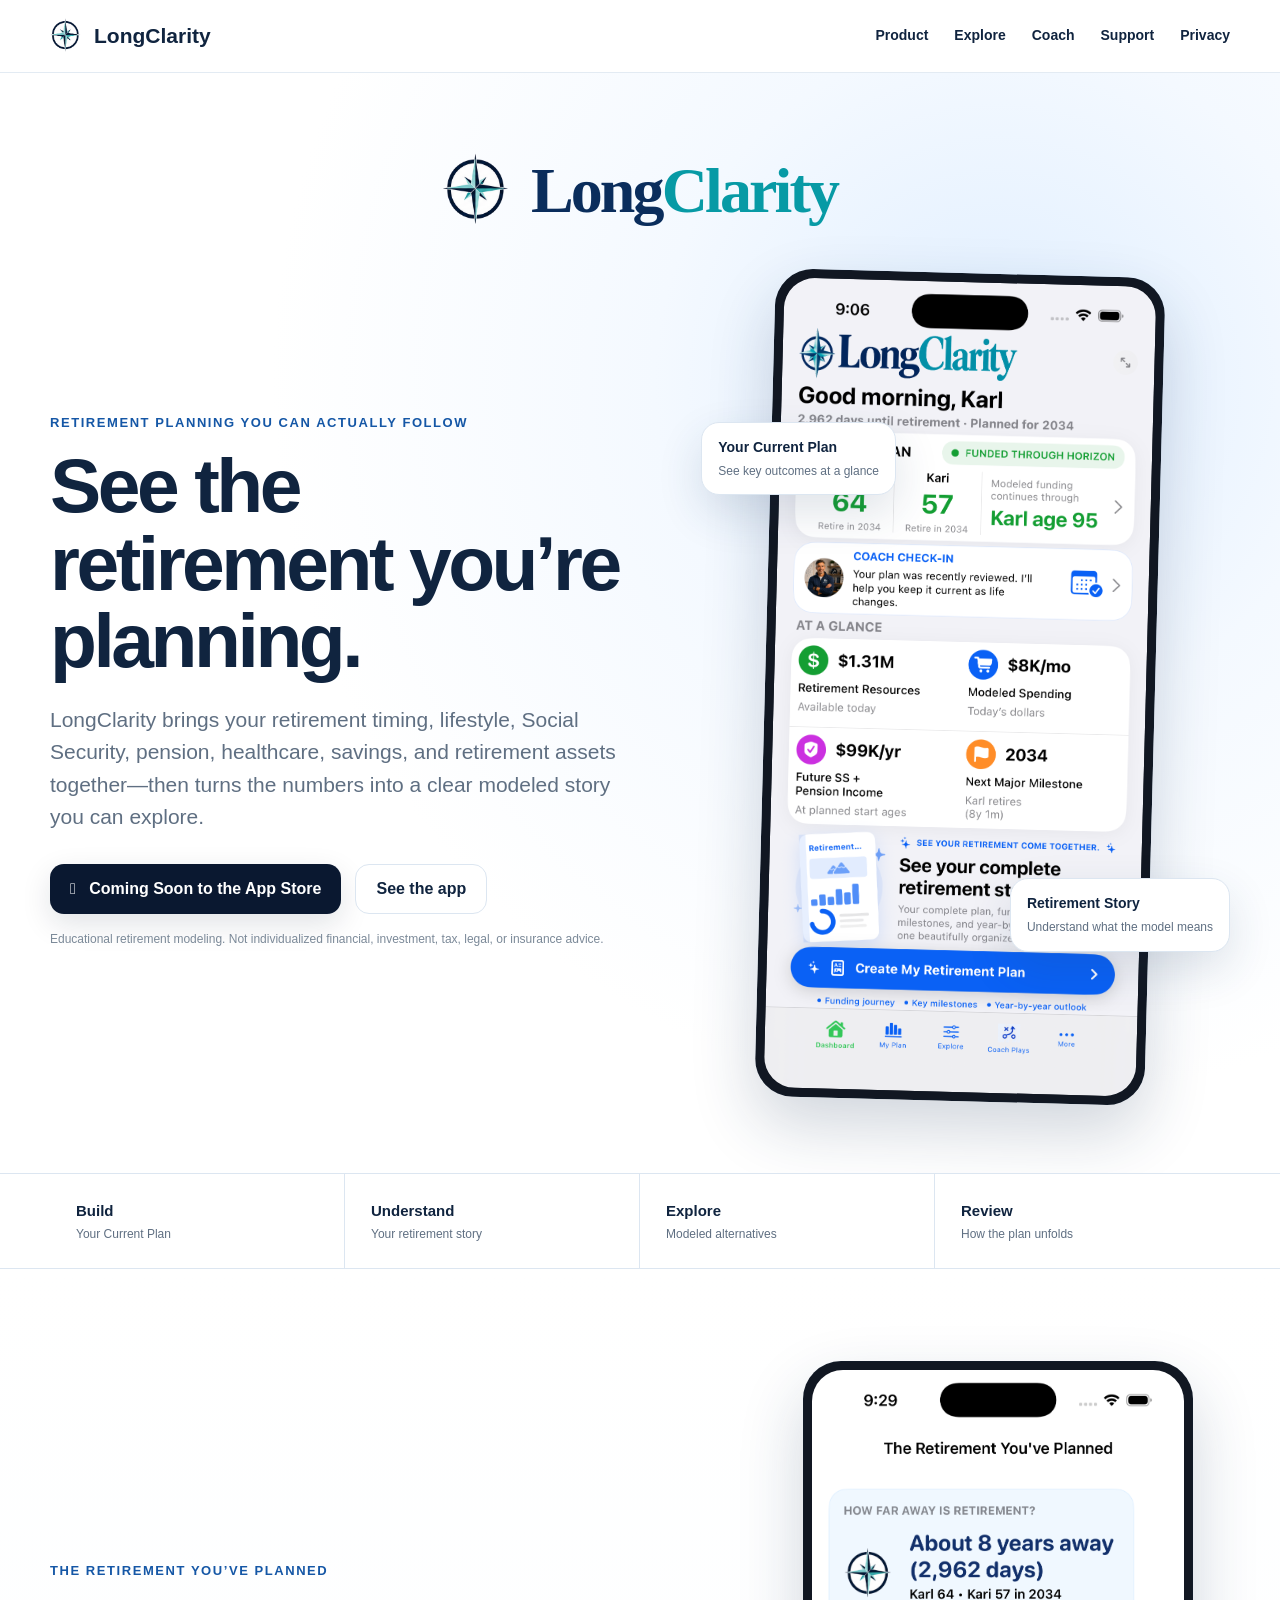
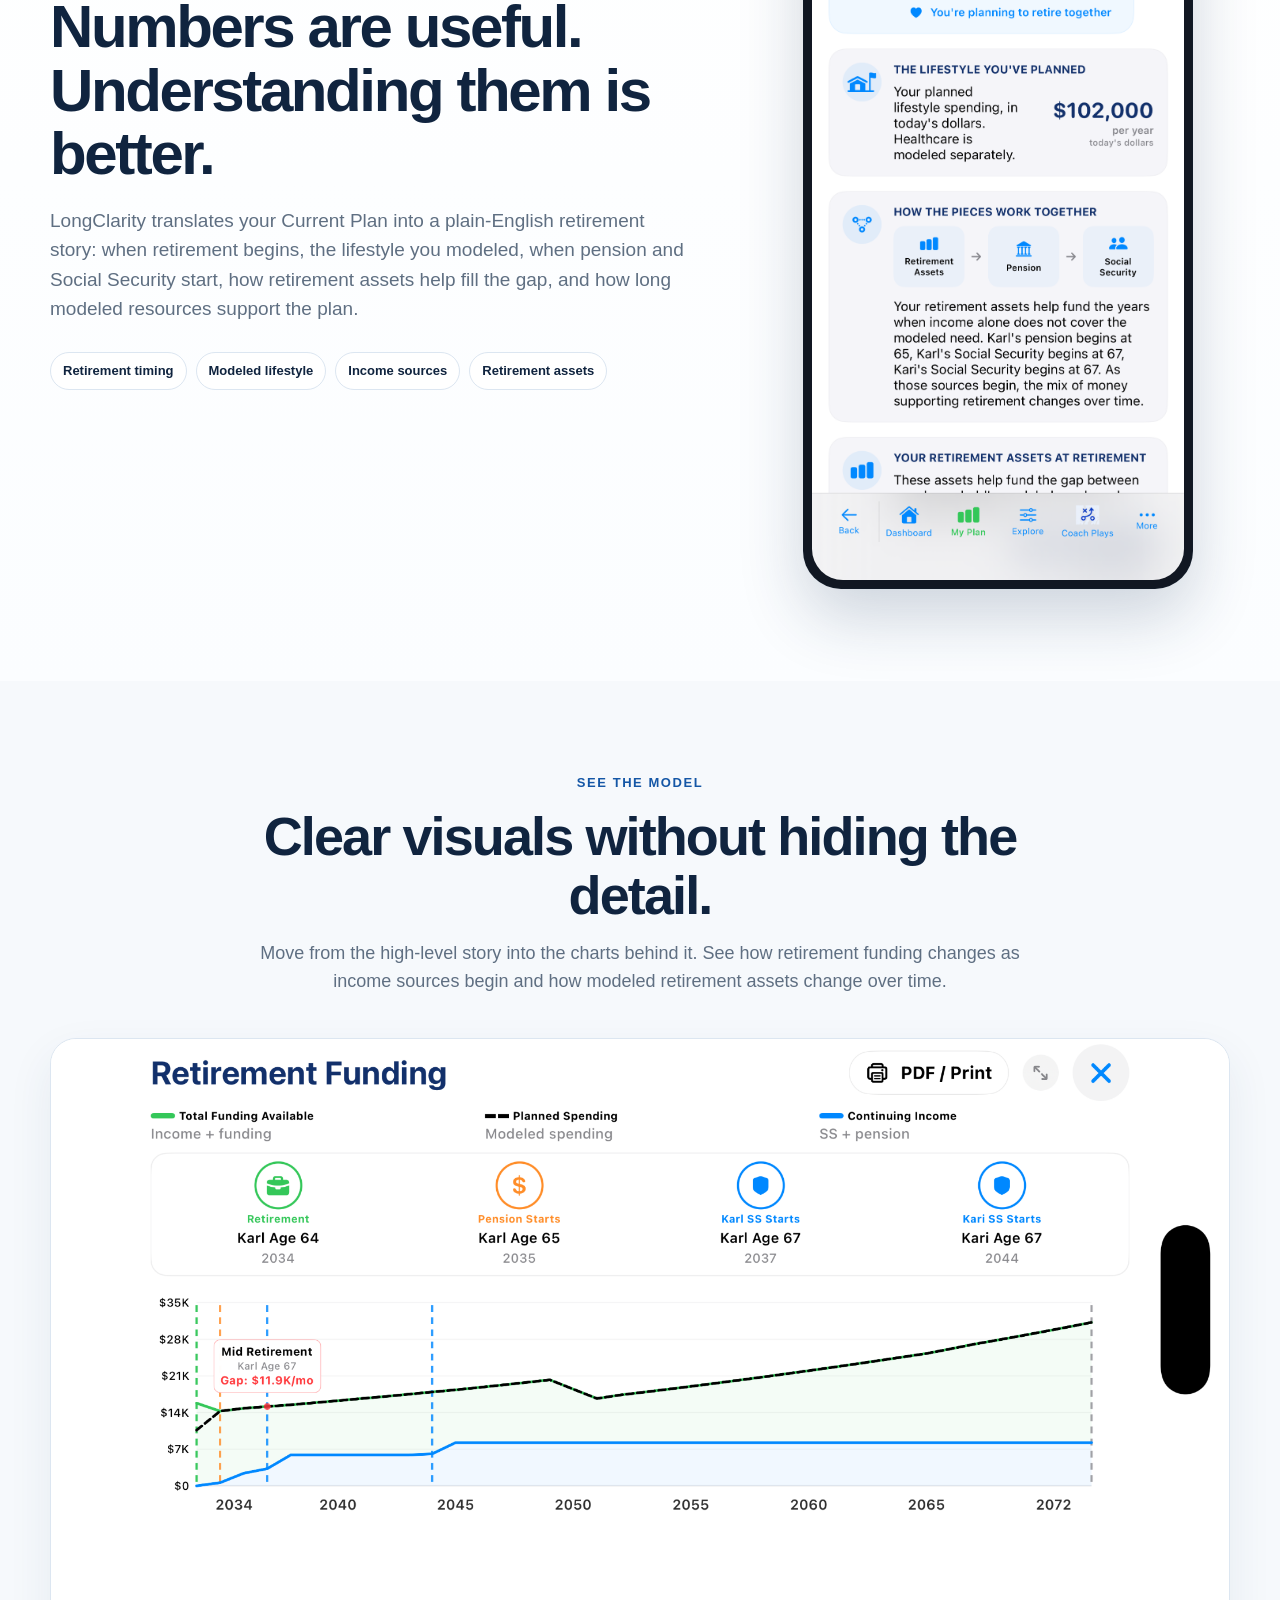
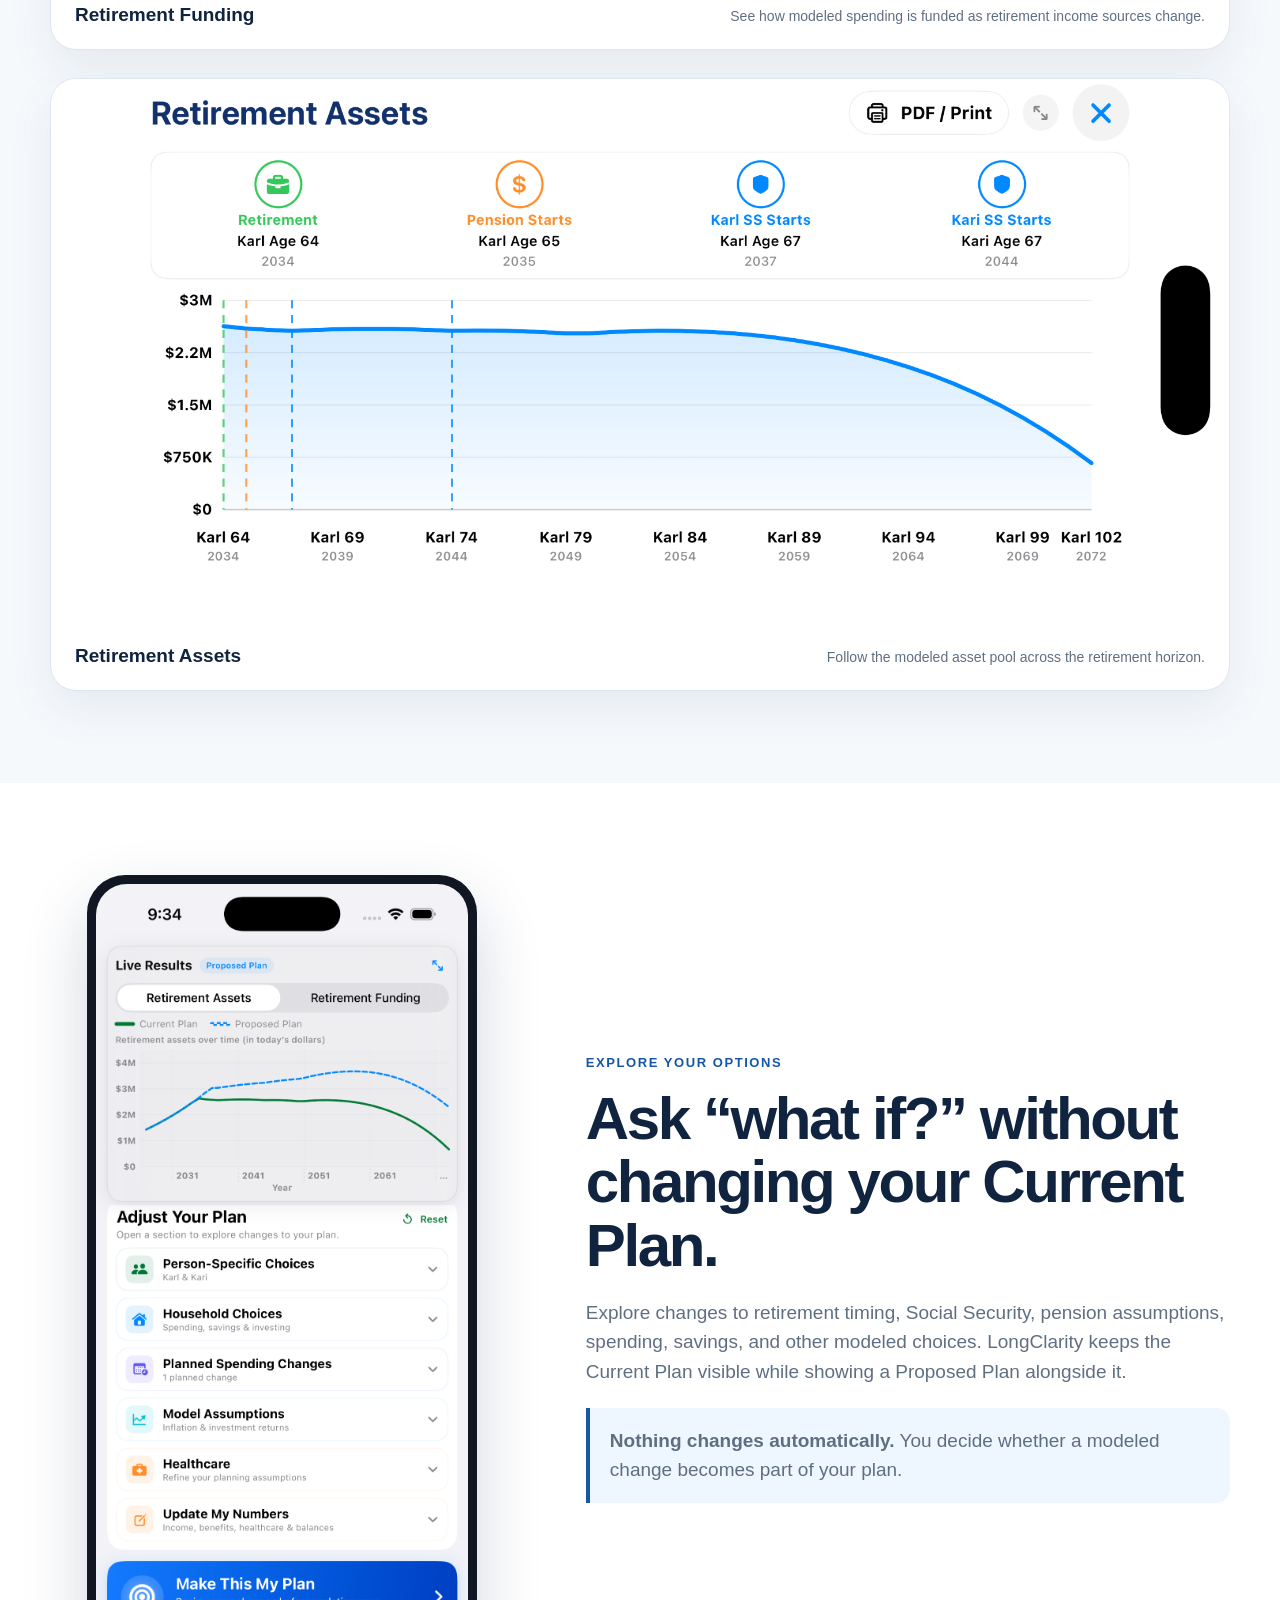
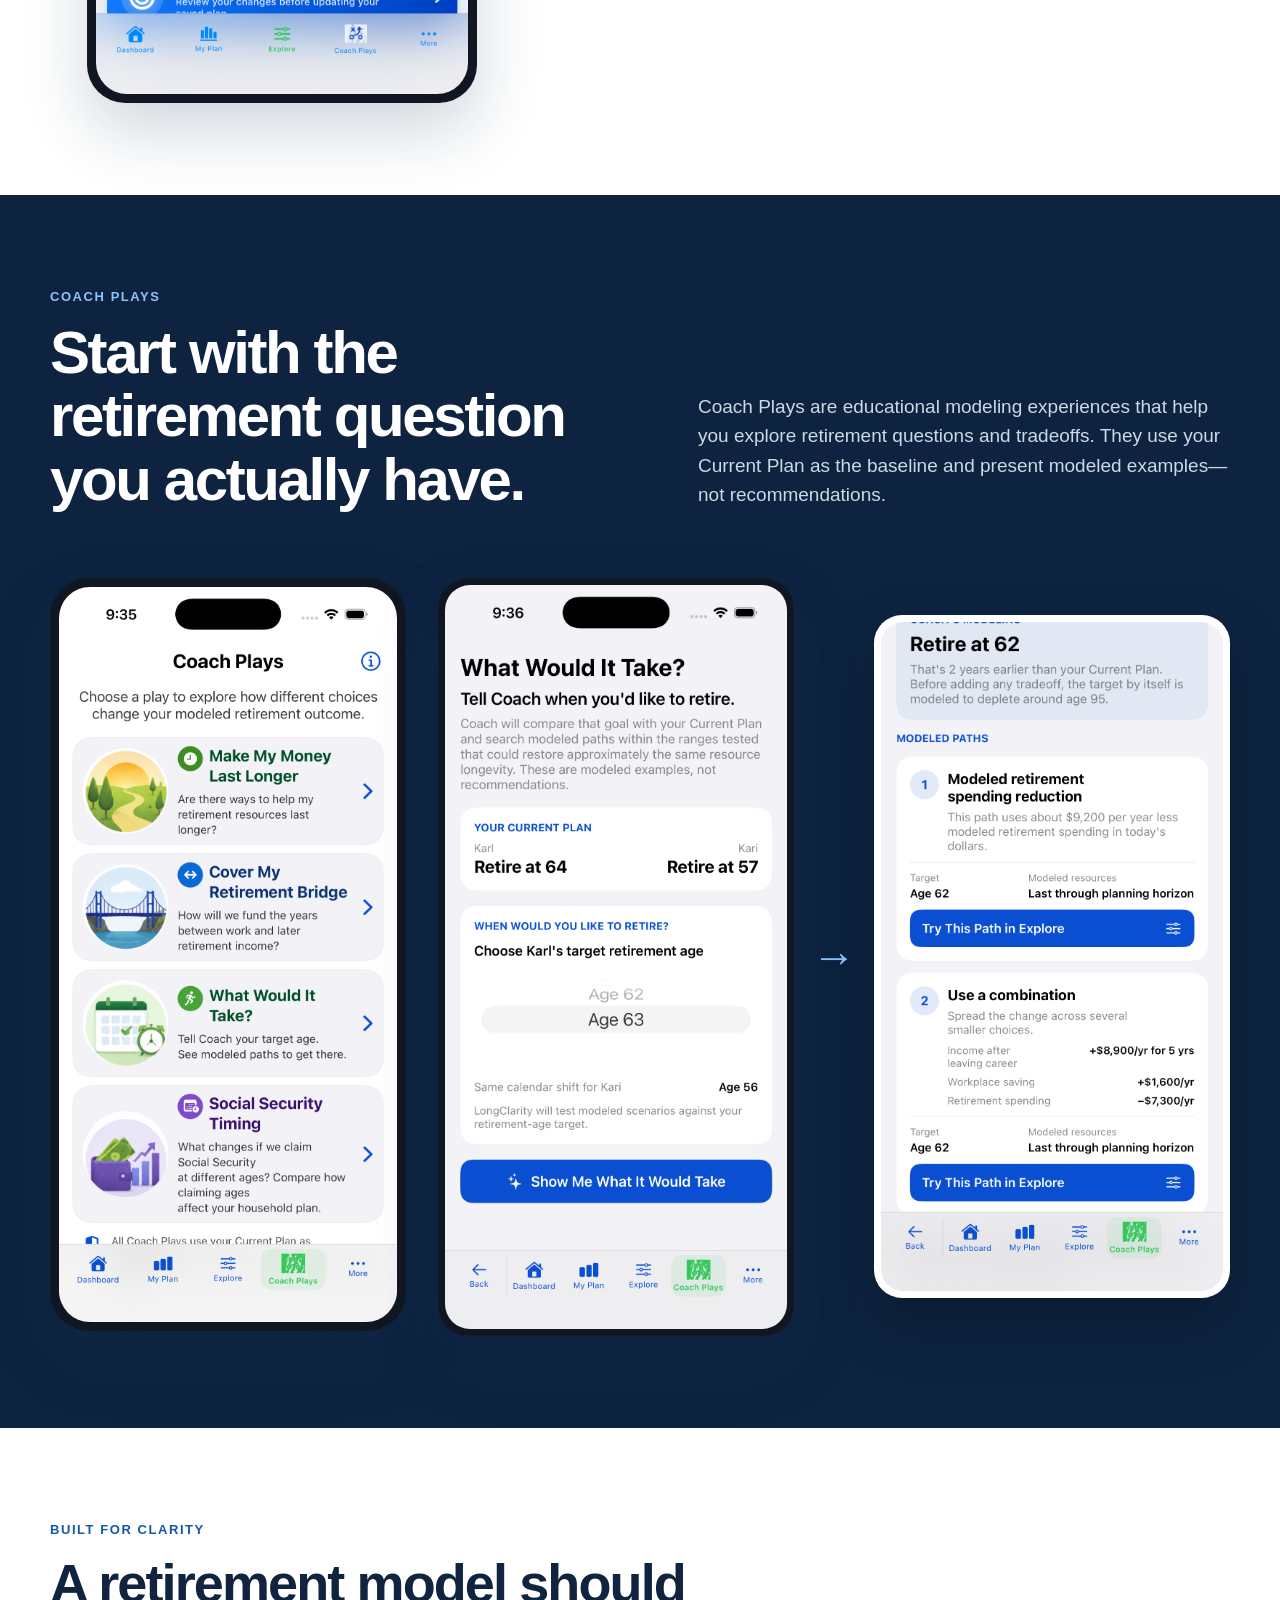
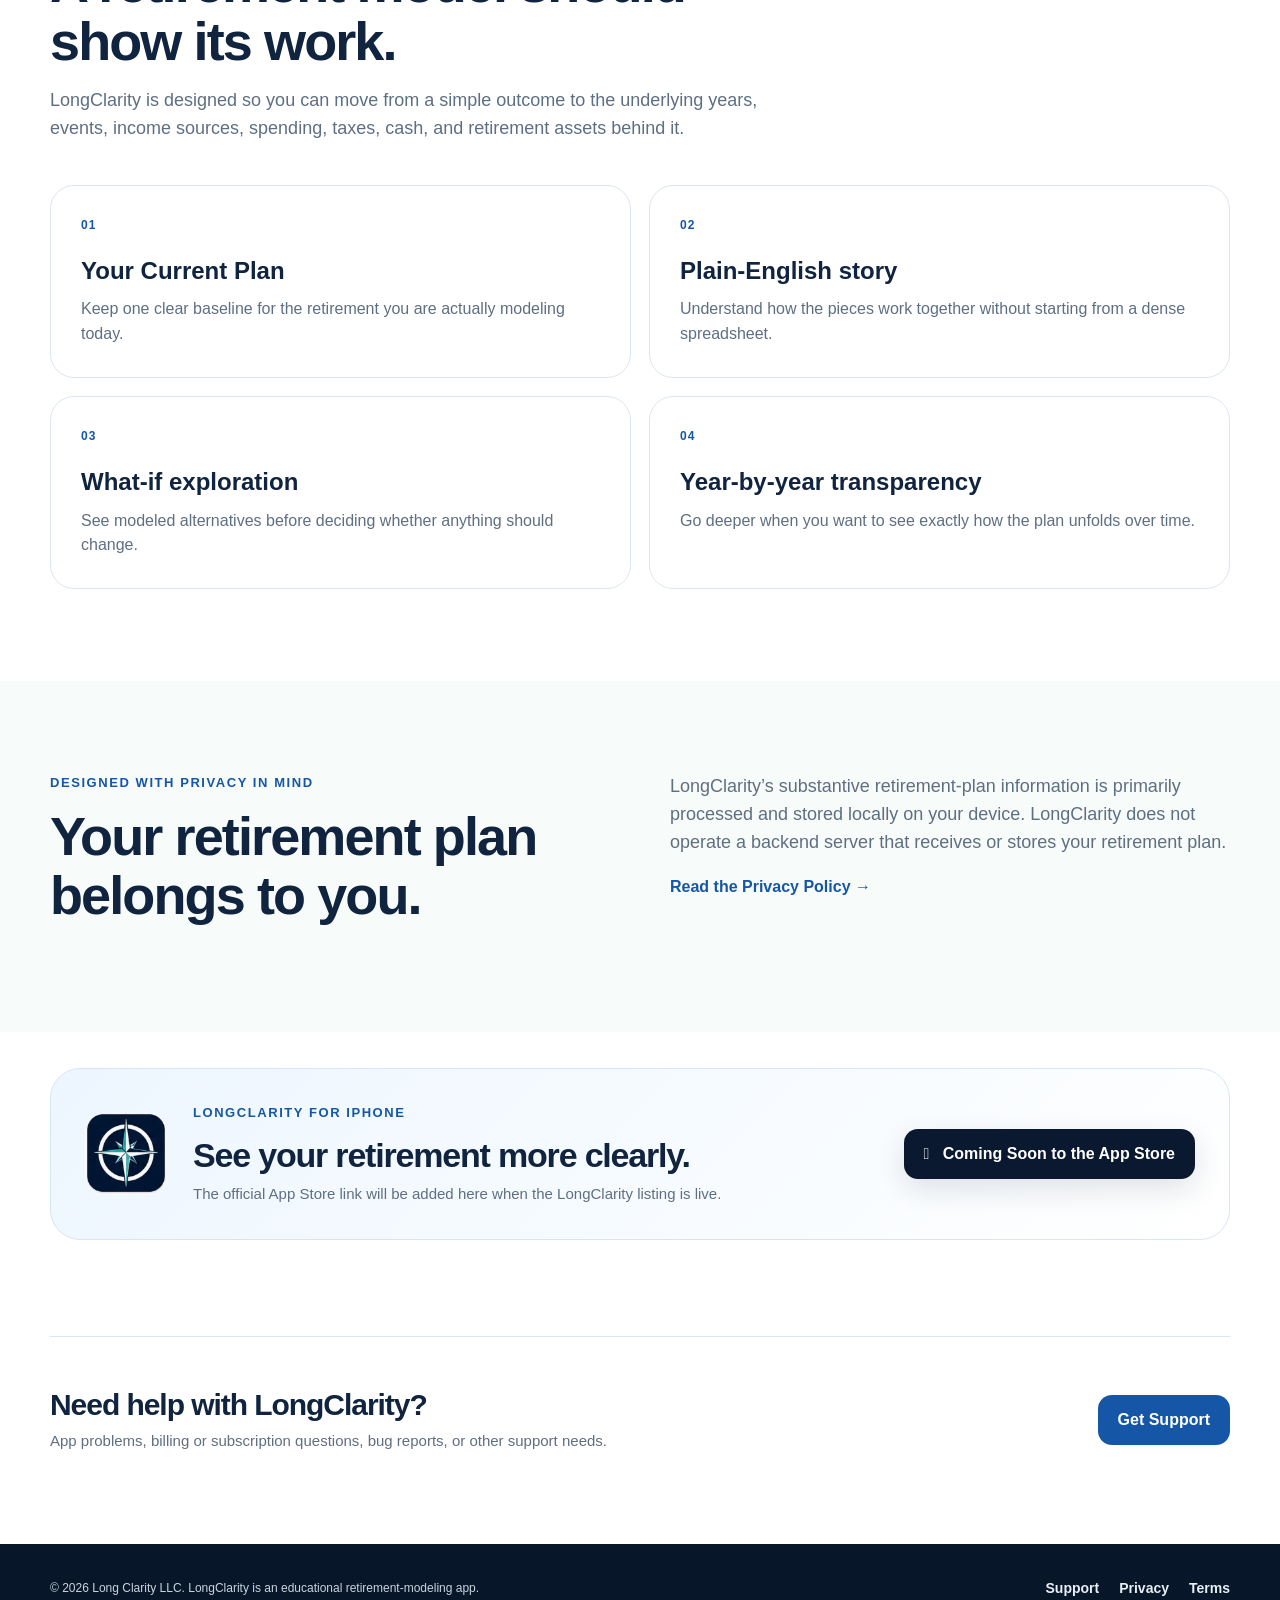
==== index.html @ f3684f3d "Add LongClarity homepage brand masthead" ====
<!doctype html>
<html lang="en">
<head>
  <meta charset="utf-8">
  <meta name="viewport" content="width=device-width,initial-scale=1">
  <title>LongClarity — See your retirement more clearly</title>
  <meta name="description" content="LongClarity helps households build, understand, and explore a modeled retirement plan with clear visuals, Coach experiences, and year-by-year transparency.">
  <link rel="stylesheet" href="styles.css">
</head>
<body>
<header class="site-header">
  <div class="wrap nav">
    <a class="brand" href="index.html" aria-label="LongClarity home">
      <img src="assets/brand-mark.png" alt="" class="brand-mark"><span>LongClarity</span>
    </a>
    <nav aria-label="Main navigation">
      <a href="#product">Product</a><a href="#explore">Explore</a><a href="#coach">Coach</a>
      <a href="support.html">Support</a><a class="hide-mobile" href="privacy.html">Privacy</a>
    </nav>
  </div>
</header>

<main>
  <section class="hero">
    <div class="wrap hero-masthead" aria-label="LongClarity">
      <img src="assets/brand-mark.png" alt="" class="hero-masthead-mark">
      <div class="hero-masthead-wordmark"><span class="hero-word-long">Long</span><span class="hero-word-clarity">Clarity</span></div>
    </div>
    <div class="wrap hero-grid">
      <div class="hero-copy">
        <div class="eyebrow">Retirement planning you can actually follow</div>
        <h1>See the retirement you’re planning.</h1>
        <p class="lead">LongClarity brings your retirement timing, lifestyle, Social Security, pension, healthcare, savings, and retirement assets together—then turns the numbers into a clear modeled story you can explore.</p>
        <div class="hero-actions">
          <span class="app-store-soon"> &nbsp; Coming Soon to the App Store</span>
          <a class="btn secondary" href="#product">See the app</a>
        </div>
        <p class="microcopy">Educational retirement modeling. Not individualized financial, investment, tax, legal, or insurance advice.</p>
      </div>
      <div class="hero-visual actual-product" aria-label="LongClarity Dashboard screenshot">
        <div class="device-shot hero-device"><img src="screenshots/dashboard.png" alt="LongClarity Dashboard showing a household retirement plan, modeled funding, key retirement metrics, Coach Check-In, and retirement plan report."></div>
        <div class="orbit-card orbit-one"><strong>Your Current Plan</strong><span>See key outcomes at a glance</span></div>
        <div class="orbit-card orbit-two"><strong>Retirement Story</strong><span>Understand what the model means</span></div>
      </div>
    </div>
  </section>

  <section class="trust-strip"><div class="wrap trust-grid">
    <div><strong>Build</strong><span>Your Current Plan</span></div>
    <div><strong>Understand</strong><span>Your retirement story</span></div>
    <div><strong>Explore</strong><span>Modeled alternatives</span></div>
    <div><strong>Review</strong><span>How the plan unfolds</span></div>
  </div></section>

  <section id="product" class="section story-section">
    <div class="wrap split-showcase">
      <div class="showcase-copy">
        <div class="eyebrow">The Retirement You’ve Planned</div>
        <h2>Numbers are useful. Understanding them is better.</h2>
        <p>LongClarity translates your Current Plan into a plain-English retirement story: when retirement begins, the lifestyle you modeled, when pension and Social Security start, how retirement assets help fill the gap, and how long modeled resources support the plan.</p>
        <div class="mini-points"><span>Retirement timing</span><span>Modeled lifestyle</span><span>Income sources</span><span>Retirement assets</span></div>
      </div>
      <div class="device-shot tall-shot"><img src="screenshots/retirement-story.png" alt="The Retirement You've Planned screen showing retirement timing, modeled lifestyle spending, pension, Social Security, and retirement assets in plain English."></div>
    </div>
  </section>

  <section class="section section-soft analytics-section">
    <div class="wrap">
      <div class="section-heading centered">
        <div class="eyebrow">See the model</div>
        <h2>Clear visuals without hiding the detail.</h2>
        <p>Move from the high-level story into the charts behind it. See how retirement funding changes as income sources begin and how modeled retirement assets change over time.</p>
      </div>
      <div class="wide-gallery">
        <figure class="wide-shot"><img src="screenshots/retirement-funding.png" alt="LongClarity Retirement Funding chart showing modeled spending, continuing income, retirement milestones, and funding over time."><figcaption><strong>Retirement Funding</strong><span>See how modeled spending is funded as retirement income sources change.</span></figcaption></figure>
        <figure class="wide-shot"><img src="screenshots/retirement-assets.png" alt="LongClarity Retirement Assets chart showing projected retirement assets over time."><figcaption><strong>Retirement Assets</strong><span>Follow the modeled asset pool across the retirement horizon.</span></figcaption></figure>
      </div>
    </div>
  </section>

  <section id="explore" class="section explore-section">
    <div class="wrap split-showcase reverse">
      <div class="showcase-copy">
        <div class="eyebrow">Explore Your Options</div>
        <h2>Ask “what if?” without changing your Current Plan.</h2>
        <p>Explore changes to retirement timing, Social Security, pension assumptions, spending, savings, and other modeled choices. LongClarity keeps the Current Plan visible while showing a Proposed Plan alongside it.</p>
        <p class="callout-line"><strong>Nothing changes automatically.</strong> You decide whether a modeled change becomes part of your plan.</p>
      </div>
      <div class="device-shot tall-shot"><img src="screenshots/explore-proposed.png" alt="Explore Your Options screen comparing Current Plan and Proposed Plan retirement assets and showing modeled choices."></div>
    </div>
  </section>

  <section id="coach" class="section coach-section">
    <div class="wrap">
      <div class="coach-heading-grid">
        <div><div class="eyebrow">Coach Plays</div><h2>Start with the retirement question you actually have.</h2></div>
        <p>Coach Plays are educational modeling experiences that help you explore retirement questions and tradeoffs. They use your Current Plan as the baseline and present modeled examples—not recommendations.</p>
      </div>
      <div class="coach-showcase">
        <div class="device-shot coach-list"><img src="screenshots/coach-plays.png" alt="Coach Plays screen with educational retirement modeling experiences including Make My Money Last Longer, Cover My Retirement Bridge, What Would It Take, and Social Security Timing."></div>
        <div class="coach-flow">
          <div class="device-shot coach-step"><img src="screenshots/what-would-it-take.png" alt="What Would It Take Coach Play asking for a target retirement age and comparing it with the Current Plan."></div>
          <div class="flow-arrow" aria-hidden="true">→</div>
          <div class="result-shot"><img src="screenshots/coach-modeled-paths.png" alt="Coach modeled paths for retiring earlier, including a modeled spending reduction path and a combination of smaller choices."></div>
        </div>
      </div>
    </div>
  </section>

  <section class="section why-section">
    <div class="wrap">
      <div class="section-heading"><div class="eyebrow">Built for clarity</div><h2>A retirement model should show its work.</h2><p>LongClarity is designed so you can move from a simple outcome to the underlying years, events, income sources, spending, taxes, cash, and retirement assets behind it.</p></div>
      <div class="feature-grid">
        <article class="feature-card"><div class="feature-num">01</div><h3>Your Current Plan</h3><p>Keep one clear baseline for the retirement you are actually modeling today.</p></article>
        <article class="feature-card"><div class="feature-num">02</div><h3>Plain-English story</h3><p>Understand how the pieces work together without starting from a dense spreadsheet.</p></article>
        <article class="feature-card"><div class="feature-num">03</div><h3>What-if exploration</h3><p>See modeled alternatives before deciding whether anything should change.</p></article>
        <article class="feature-card"><div class="feature-num">04</div><h3>Year-by-year transparency</h3><p>Go deeper when you want to see exactly how the plan unfolds over time.</p></article>
      </div>
    </div>
  </section>

  <section class="section privacy-feature">
    <div class="wrap privacy-grid"><div><div class="eyebrow">Designed with privacy in mind</div><h2>Your retirement plan belongs to you.</h2></div><div><p>LongClarity’s substantive retirement-plan information is primarily processed and stored locally on your device. LongClarity does not operate a backend server that receives or stores your retirement plan.</p><a class="text-link" href="privacy.html">Read the Privacy Policy →</a></div></div>
  </section>

  <section class="cta-section"><div class="wrap cta-card">
    <img src="assets/app-icon.png" alt="LongClarity app icon" class="cta-icon">
    <div><div class="eyebrow">LongClarity for iPhone</div><h2>See your retirement more clearly.</h2><p>The official App Store link will be added here when the LongClarity listing is live.</p></div>
    <span class="app-store-soon"> &nbsp; Coming Soon to the App Store</span>
  </div></section>

  <section class="section support-mini"><div class="wrap support-inline"><div><h2>Need help with LongClarity?</h2><p>App problems, billing or subscription questions, bug reports, or other support needs.</p></div><a class="btn primary" href="support.html">Get Support</a></div></section>
</main>

<footer><div class="wrap foot"><div>© 2026 Long Clarity LLC. LongClarity is an educational retirement-modeling app.</div><div class="footlinks"><a href="support.html">Support</a><a href="privacy.html">Privacy</a><a href="terms.html">Terms</a></div></div></footer>
</body>
</html>
---- styles.css ----
:root{--ink:#10243f;--muted:#5f6f82;--blue:#1557a6;--blue2:#0d3f79;--sky:#eef6ff;--line:#dce6f1;--white:#fff;--soft:#f6f9fc;--navy:#0a1830;--green:#1f8b67;--purple:#6a56b8;--orange:#d77b2e;--radius:24px}*{box-sizing:border-box}html{scroll-behavior:smooth}body{margin:0;font-family:-apple-system,BlinkMacSystemFont,"Segoe UI",Roboto,Helvetica,Arial,sans-serif;color:var(--ink);background:#fff;line-height:1.55}.wrap{width:min(1180px,calc(100% - 40px));margin:0 auto}.site-header{position:sticky;top:0;z-index:20;background:rgba(255,255,255,.92);backdrop-filter:blur(18px);border-bottom:1px solid rgba(220,230,241,.8)}.nav{height:72px;display:flex;align-items:center;justify-content:space-between;gap:24px}.brand{display:flex;align-items:center;gap:10px;text-decoration:none;color:var(--ink);font-weight:800;font-size:21px}.brand-mark{width:34px;height:36px;object-fit:contain}.nav nav{display:flex;gap:26px;align-items:center}.nav nav a,.footlinks a{color:var(--ink);text-decoration:none;font-size:14px;font-weight:650}.nav nav a:hover,.footlinks a:hover{color:var(--blue)}.hero{overflow:hidden;background:radial-gradient(circle at 78% 28%,#dfeeff 0,#f4f9ff 27%,#fff 57%);padding:76px 0 72px}.hero-grid{display:grid;grid-template-columns:1.04fr .96fr;align-items:center;gap:56px}.eyebrow{font-size:13px;font-weight:800;letter-spacing:.12em;text-transform:uppercase;color:var(--blue);margin-bottom:14px}.hero h1{font-size:clamp(46px,6vw,78px);line-height:1.01;letter-spacing:-.045em;margin:0 0 24px;max-width:740px}.lead{font-size:21px;line-height:1.55;color:var(--muted);max-width:680px;margin:0}.hero-actions,.buttons{display:flex;gap:14px;flex-wrap:wrap;align-items:center;margin-top:30px}.btn,.app-store-soon{display:inline-flex;align-items:center;justify-content:center;min-height:50px;padding:0 20px;border-radius:14px;font-weight:750;text-decoration:none}.btn.primary{background:var(--blue);color:#fff}.btn.primary:hover{background:var(--blue2)}.btn.secondary{background:#fff;color:var(--ink);border:1px solid var(--line)}.app-store-soon{background:var(--navy);color:#fff;box-shadow:0 10px 30px rgba(10,24,48,.12)}.microcopy{font-size:12px;color:#7b8998;max-width:650px;margin-top:16px}.hero-visual{position:relative;min-height:590px;display:grid;place-items:center}.phone{background:#111722;border-radius:42px;padding:10px;box-shadow:0 35px 70px rgba(31,60,96,.22);border:1px solid rgba(255,255,255,.5)}.phone-main{width:295px;transform:rotate(2deg)}.phone-screen{border-radius:33px;background:#fff;overflow:hidden;min-height:570px}.preview-home{padding:48px 22px 24px;background:linear-gradient(180deg,#fafdff,#f4f8fd)}.preview-icon{width:58px;height:58px;border-radius:14px;box-shadow:0 8px 22px rgba(21,87,166,.18);margin-bottom:30px}.preview-kicker{font-size:12px;text-transform:uppercase;letter-spacing:.11em;font-weight:800;color:var(--blue)}.preview-title{font-size:28px;font-weight:820;line-height:1.08;letter-spacing:-.03em;margin-top:9px}.preview-chart{height:175px;margin:32px 0 22px;border-radius:20px;background:#fff;border:1px solid var(--line);display:flex;align-items:flex-end;gap:8px;padding:24px 18px}.preview-chart span{flex:1;border-radius:8px 8px 3px 3px;background:linear-gradient(180deg,#2d76c4,#17589f)}.preview-pills{display:grid;grid-template-columns:repeat(3,1fr);gap:7px}.preview-pills span{background:#fff;border:1px solid var(--line);border-radius:10px;padding:9px 4px;text-align:center;font-size:11px;font-weight:700}.orbit-card{position:absolute;background:#fff;border:1px solid var(--line);border-radius:18px;padding:14px 16px;box-shadow:0 18px 45px rgba(34,64,100,.14);display:flex;flex-direction:column;min-width:180px}.orbit-card strong{font-size:14px}.orbit-card span{font-size:12px;color:var(--muted);margin-top:3px}.orbit-one{left:2%;top:18%}.orbit-two{right:0;bottom:18%}.trust-strip{border-top:1px solid var(--line);border-bottom:1px solid var(--line);background:#fff}.trust-grid{display:grid;grid-template-columns:repeat(4,1fr)}.trust-grid>div{padding:25px 26px;border-right:1px solid var(--line)}.trust-grid>div:last-child{border-right:0}.trust-grid strong,.trust-grid span{display:block}.trust-grid strong{font-size:15px}.trust-grid span{font-size:12px;color:var(--muted);margin-top:3px}.section{padding:92px 0}.section-soft{background:var(--soft)}.section-heading{max-width:760px;margin-bottom:42px}.section-heading.centered{text-align:center;margin-left:auto;margin-right:auto}.section-heading h2,.coach-grid h2,.privacy-grid h2,.cta-card h2,.support-mini h2{font-size:clamp(34px,4.6vw,54px);line-height:1.08;letter-spacing:-.035em;margin:0 0 16px}.section-heading p,.lead-small,.privacy-grid p,.cta-card p,.support-mini p{font-size:18px;color:var(--muted);margin:0}.feature-grid{display:grid;grid-template-columns:repeat(2,1fr);gap:18px}.feature-card{border:1px solid var(--line);border-radius:var(--radius);padding:30px;background:#fff}.feature-num{font-size:12px;font-weight:800;color:var(--blue);letter-spacing:.1em}.feature-card h3{font-size:24px;margin:18px 0 8px}.feature-card p{margin:0;color:var(--muted)}.screenshot-row{display:grid;grid-template-columns:repeat(4,1fr);gap:22px;align-items:start}.shot-card{text-align:center}.phone.small{width:100%;max-width:230px;margin:0 auto 22px;border-radius:34px;padding:8px}.phone.small .screenshot-slot{min-height:420px;border-radius:27px;background:linear-gradient(160deg,#f8fbff,#edf4fb);display:flex;flex-direction:column;align-items:center;justify-content:center;padding:20px;color:var(--ink)}.screenshot-slot span{font-size:12px;font-weight:800;color:var(--blue);letter-spacing:.12em}.screenshot-slot strong{font-size:23px;margin-top:8px}.screenshot-slot small{font-size:11px;color:var(--muted);margin-top:9px}.shot-card h3{font-size:18px;margin:0 0 6px}.shot-card p{font-size:14px;color:var(--muted);margin:0}.screenshot-note{margin-top:34px;padding:18px 22px;border:1px dashed #b8c8d9;border-radius:16px;text-align:center;color:var(--muted);font-size:14px}.coach-section{background:#0d2340;color:#fff}.coach-grid{display:grid;grid-template-columns:.9fr 1.1fr;gap:60px;align-items:center}.coach-art{border-radius:30px;overflow:hidden;max-height:420px;background:#fff}.coach-art img{width:100%;height:100%;object-fit:cover;display:block}.coach-grid .eyebrow{color:#8ec2ff}.coach-grid .lead-small{color:#ced9e6}.privacy-feature{background:#f7fbf9}.privacy-grid{display:grid;grid-template-columns:1fr 1fr;gap:60px;align-items:start}.text-link{display:inline-block;margin-top:18px;color:var(--blue);font-weight:750;text-decoration:none}.cta-section{padding:36px 0 96px}.cta-card{background:linear-gradient(135deg,#edf6ff,#fff);border:1px solid #d7e6f6;border-radius:30px;padding:34px;display:grid;grid-template-columns:auto 1fr auto;gap:26px;align-items:center}.cta-icon{width:82px;height:82px;border-radius:20px}.cta-card h2{font-size:34px;margin-bottom:8px}.cta-card p{font-size:15px}.support-mini{padding-top:0}.support-inline{border-top:1px solid var(--line);padding-top:52px;display:flex;align-items:center;justify-content:space-between;gap:30px}.support-mini h2{font-size:30px;margin-bottom:7px}.support-mini p{font-size:15px}footer{background:#081629;color:#c9d4df;padding:34px 0}.foot{display:flex;justify-content:space-between;gap:24px;align-items:center;font-size:12px}.footlinks{display:flex;gap:20px}.footlinks a{color:#e8eef5}.card,.note{border:1px solid var(--line);border-radius:18px;padding:24px}.grid3{display:grid;grid-template-columns:repeat(3,1fr);gap:18px}.sectionlead{color:var(--muted);font-size:18px}.icon{font-size:28px}.soft{background:var(--soft);padding:76px 0}
@media(max-width:900px){.hero-grid,.coach-grid,.privacy-grid{grid-template-columns:1fr}.hero-visual{min-height:520px}.screenshot-row{grid-template-columns:repeat(2,1fr)}.feature-grid{grid-template-columns:1fr}.cta-card{grid-template-columns:auto 1fr}.cta-card .app-store-soon{grid-column:1/-1;justify-self:start}.trust-grid{grid-template-columns:repeat(2,1fr)}.trust-grid>div:nth-child(2){border-right:0}.trust-grid>div:nth-child(-n+2){border-bottom:1px solid var(--line)}}
@media(max-width:640px){.wrap{width:min(100% - 28px,1180px)}.nav{height:64px}.nav nav{gap:14px}.nav nav a{font-size:12px}.hide-mobile{display:none}.hero{padding:48px 0}.hero h1{font-size:48px}.lead{font-size:18px}.hero-visual{min-height:490px}.phone-main{width:250px}.phone-screen{min-height:480px}.preview-home{padding-top:38px}.orbit-one{left:0;top:8%}.orbit-two{right:0;bottom:8%}.section{padding:68px 0}.screenshot-row{grid-template-columns:1fr}.phone.small{max-width:250px}.trust-grid{grid-template-columns:1fr}.trust-grid>div{border-right:0!important;border-bottom:1px solid var(--line)}.trust-grid>div:last-child{border-bottom:0}.cta-card{grid-template-columns:1fr}.cta-icon{width:68px;height:68px}.support-inline,.foot{align-items:flex-start;flex-direction:column}.hero-actions{align-items:stretch}.hero-actions>*{width:100%}}

/* Product showcase additions — real LongClarity screenshots */
.actual-product{min-height:650px}.device-shot{overflow:hidden;border-radius:38px;background:#111722;padding:8px;box-shadow:0 28px 65px rgba(23,52,87,.20);border:1px solid rgba(20,50,80,.10)}.device-shot img{display:block;width:100%;height:auto;border-radius:31px}.hero-device{width:min(390px,88%);transform:rotate(1.5deg)}.story-section{background:linear-gradient(180deg,#fff,#fbfdff)}.split-showcase{display:grid;grid-template-columns:1fr .72fr;gap:72px;align-items:center}.split-showcase.reverse{grid-template-columns:.72fr 1fr}.split-showcase.reverse .showcase-copy{grid-column:2}.split-showcase.reverse .device-shot{grid-row:1;grid-column:1}.showcase-copy h2,.coach-heading-grid h2{font-size:clamp(38px,5vw,60px);line-height:1.06;letter-spacing:-.04em;margin:0 0 20px}.showcase-copy p,.coach-heading-grid p{font-size:19px;color:var(--muted);margin:0 0 22px}.tall-shot{width:min(390px,100%);justify-self:center}.mini-points{display:flex;flex-wrap:wrap;gap:9px;margin-top:28px}.mini-points span{border:1px solid var(--line);background:#fff;border-radius:999px;padding:8px 12px;font-size:13px;font-weight:700}.analytics-section{overflow:hidden}.wide-gallery{display:grid;gap:28px}.wide-shot{margin:0;background:#fff;border:1px solid var(--line);border-radius:26px;overflow:hidden;box-shadow:0 18px 45px rgba(32,64,100,.08)}.wide-shot img{display:block;width:100%;height:auto}.wide-shot figcaption{padding:20px 24px;display:flex;justify-content:space-between;gap:25px;align-items:baseline}.wide-shot figcaption strong{font-size:19px}.wide-shot figcaption span{color:var(--muted);font-size:14px}.callout-line{padding:18px 20px;border-left:4px solid var(--blue);background:var(--sky);border-radius:0 14px 14px 0}.coach-section{background:#0d2340}.coach-heading-grid{display:grid;grid-template-columns:1.05fr .95fr;gap:60px;align-items:end;margin-bottom:46px}.coach-heading-grid p{color:#ced9e6}.coach-heading-grid .eyebrow{color:#8ec2ff}.coach-showcase{display:grid;grid-template-columns:.62fr 1.38fr;gap:32px;align-items:start}.coach-list{width:100%;max-width:370px}.coach-flow{display:grid;grid-template-columns:minmax(0,1fr) auto minmax(0,1fr);gap:18px;align-items:center}.coach-step{padding:6px;border-radius:30px}.coach-step img{border-radius:25px}.flow-arrow{font-size:44px;font-weight:800;color:#8ec2ff}.result-shot{background:#fff;border-radius:28px;padding:7px;overflow:hidden;box-shadow:0 25px 60px rgba(0,0,0,.22)}.result-shot img{width:100%;height:auto;display:block;border-radius:22px}.why-section{background:#fff}
@media(max-width:980px){.split-showcase,.split-showcase.reverse,.coach-heading-grid,.coach-showcase{grid-template-columns:1fr}.split-showcase.reverse .showcase-copy,.split-showcase.reverse .device-shot{grid-column:auto;grid-row:auto}.split-showcase.reverse .device-shot{order:2}.coach-flow{max-width:760px;margin:auto}.coach-list{justify-self:center}.wide-shot figcaption{align-items:flex-start;flex-direction:column;gap:4px}}
@media(max-width:700px){.actual-product{min-height:540px}.hero-device{width:min(310px,88%)}.orbit-card{display:none}.split-showcase{gap:38px}.tall-shot{width:min(310px,92%)}.wide-gallery{gap:18px}.wide-shot{border-radius:18px}.wide-shot figcaption{padding:15px 17px}.coach-flow{grid-template-columns:1fr;gap:20px}.flow-arrow{transform:rotate(90deg);text-align:center;font-size:34px}.coach-step,.result-shot{width:min(330px,94%);justify-self:center}.coach-heading-grid{gap:18px}.showcase-copy h2,.coach-heading-grid h2{font-size:40px}}


/* Brand masthead — added 2026-09-02 */
.hero-masthead{display:flex;align-items:center;justify-content:center;gap:16px;padding:4px 0 44px}.hero-masthead-mark{width:72px;height:76px;object-fit:contain}.hero-masthead-wordmark{display:flex;align-items:baseline;font-family:Georgia,"Times New Roman",serif;font-size:clamp(48px,5vw,68px);font-weight:700;line-height:1;letter-spacing:-.045em}.hero-word-long{color:#0a2d5c}.hero-word-clarity{color:#079aa5}.hero-grid{align-items:center}
@media(max-width:700px){.hero-masthead{gap:10px;padding:0 0 30px}.hero-masthead-mark{width:50px;height:53px}.hero-masthead-wordmark{font-size:42px}}
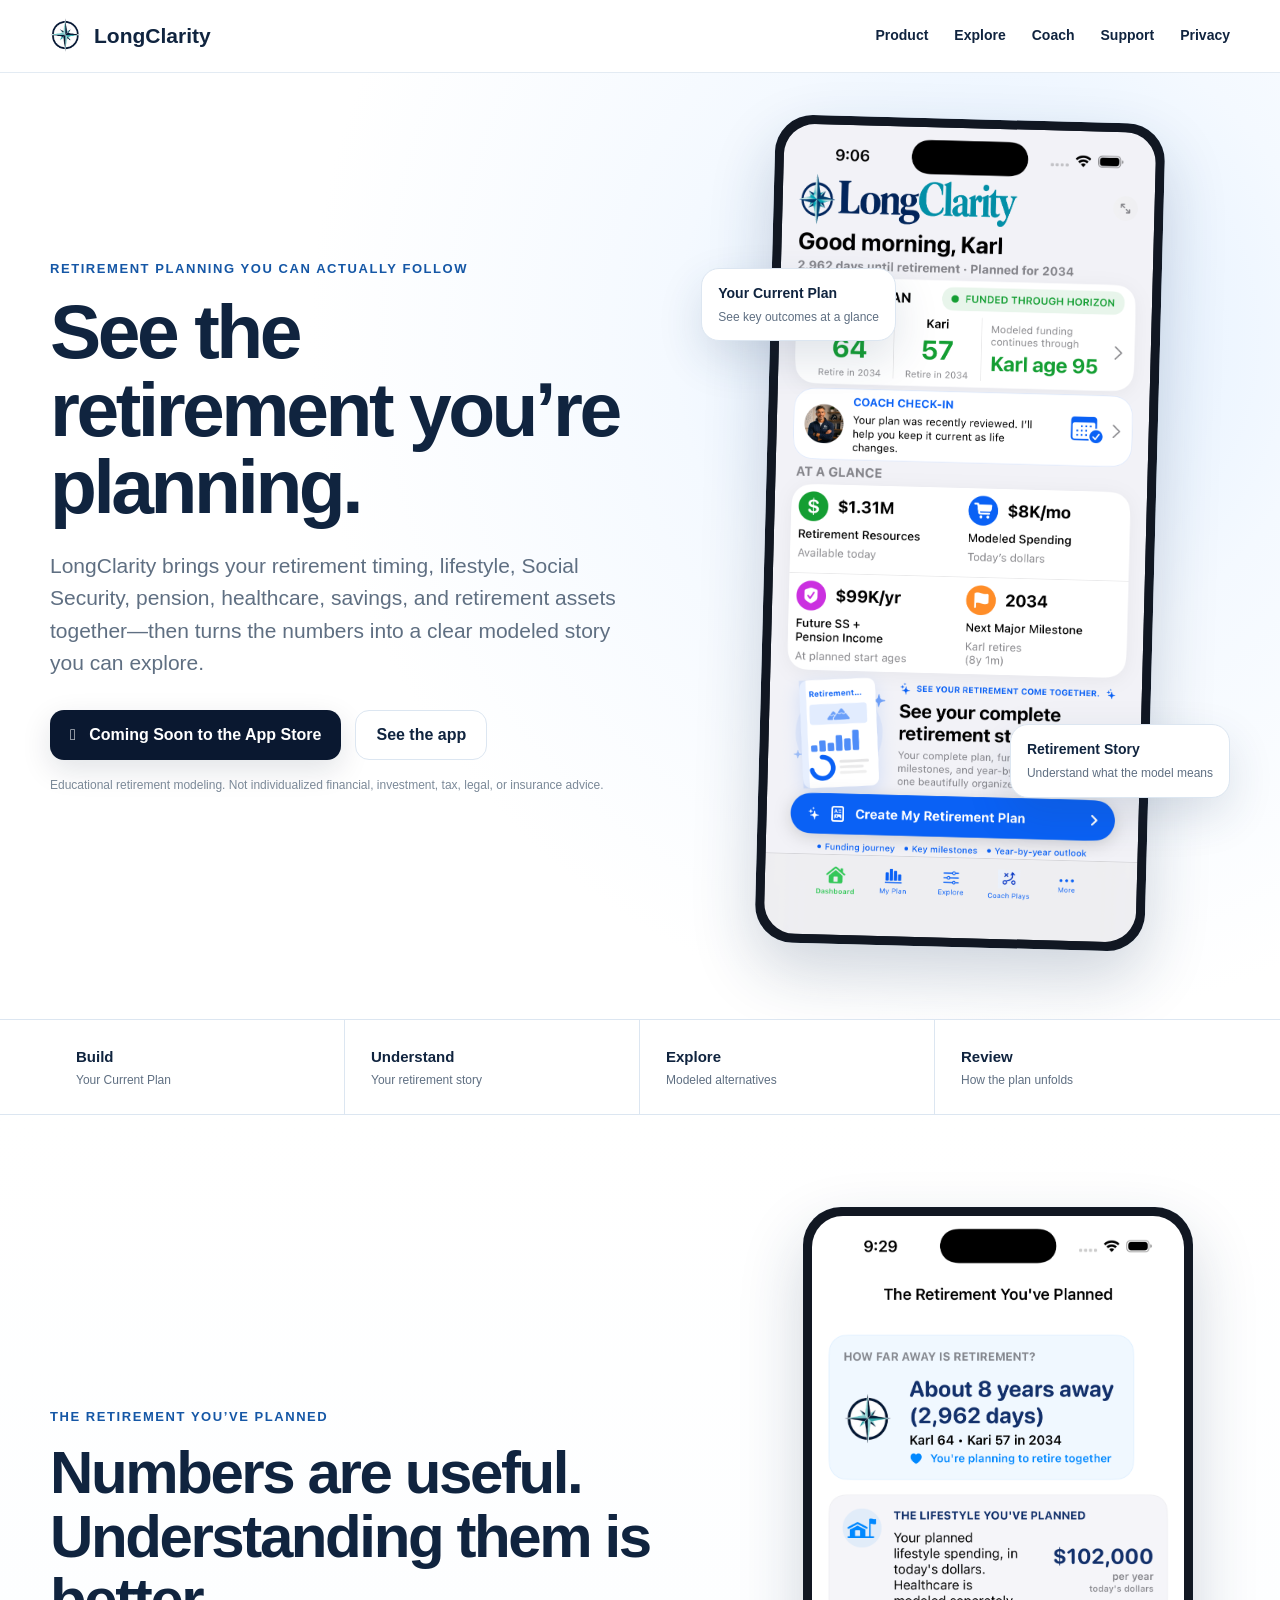
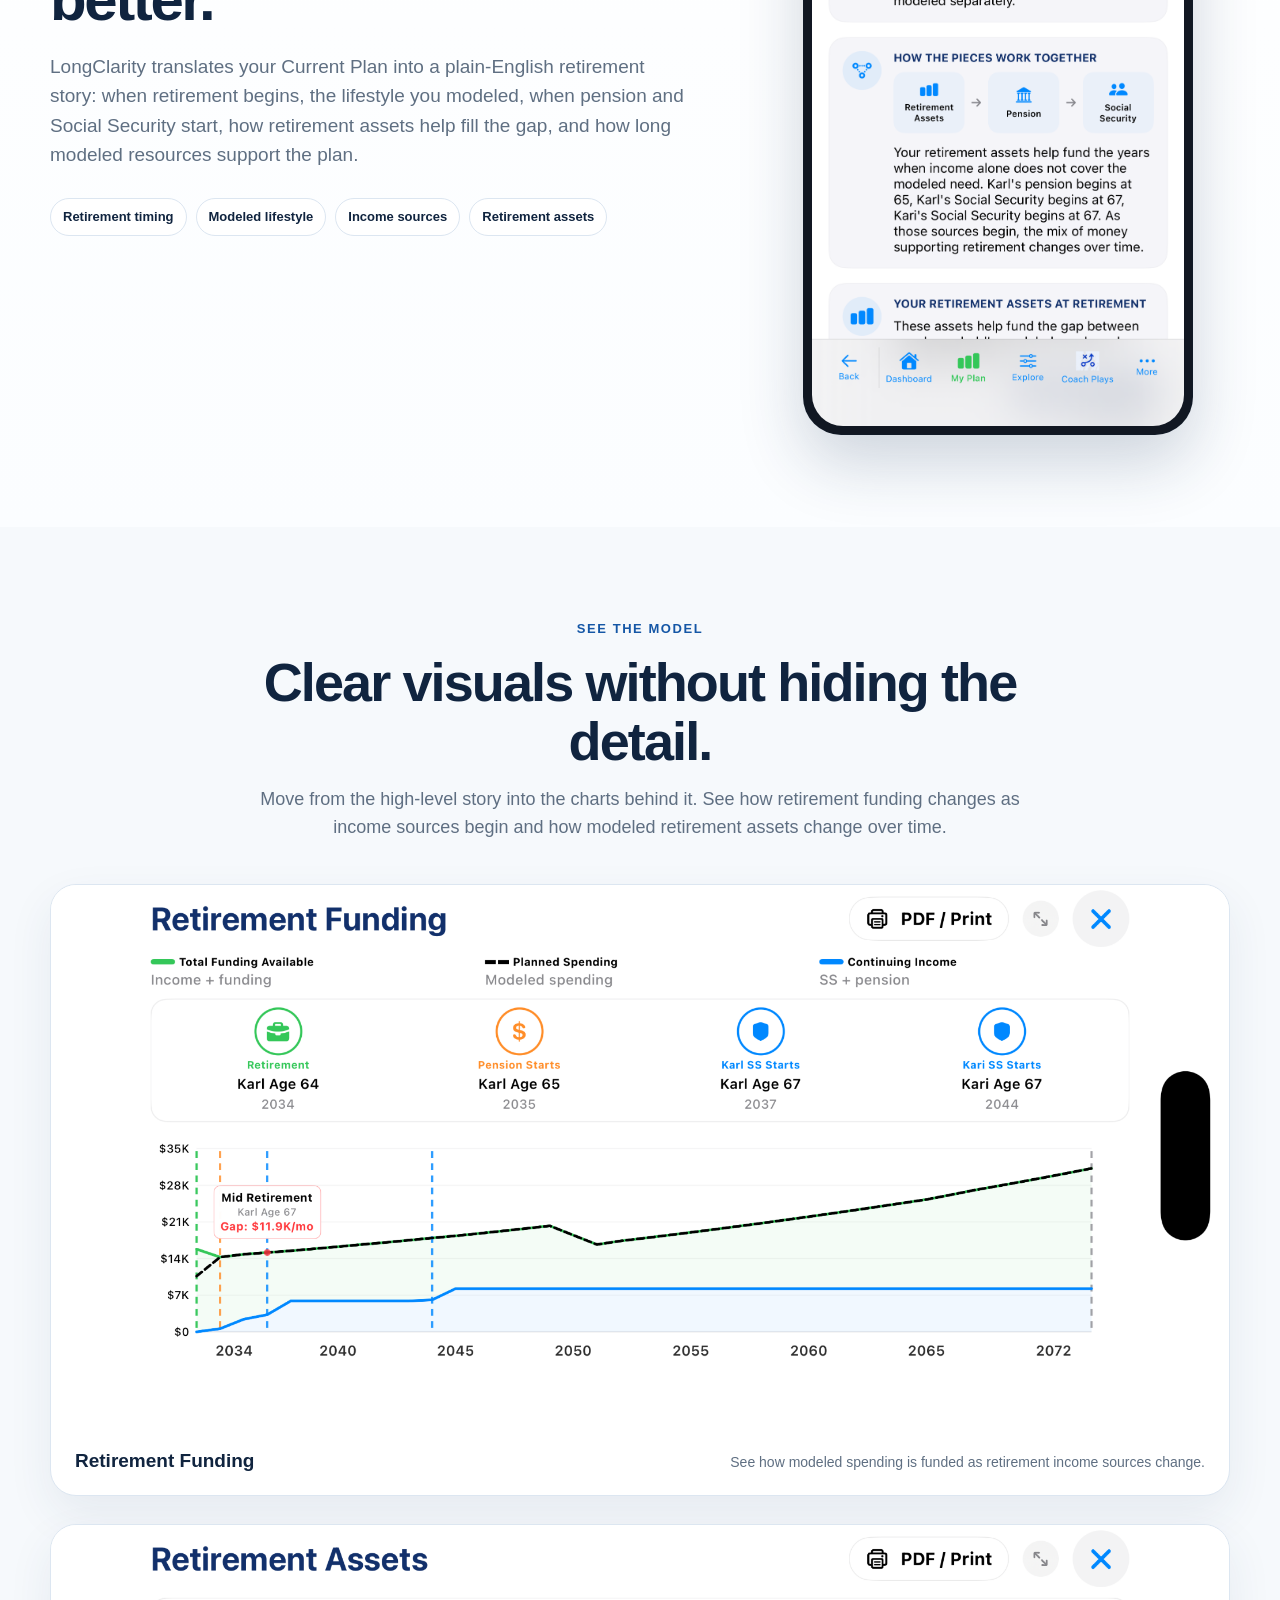
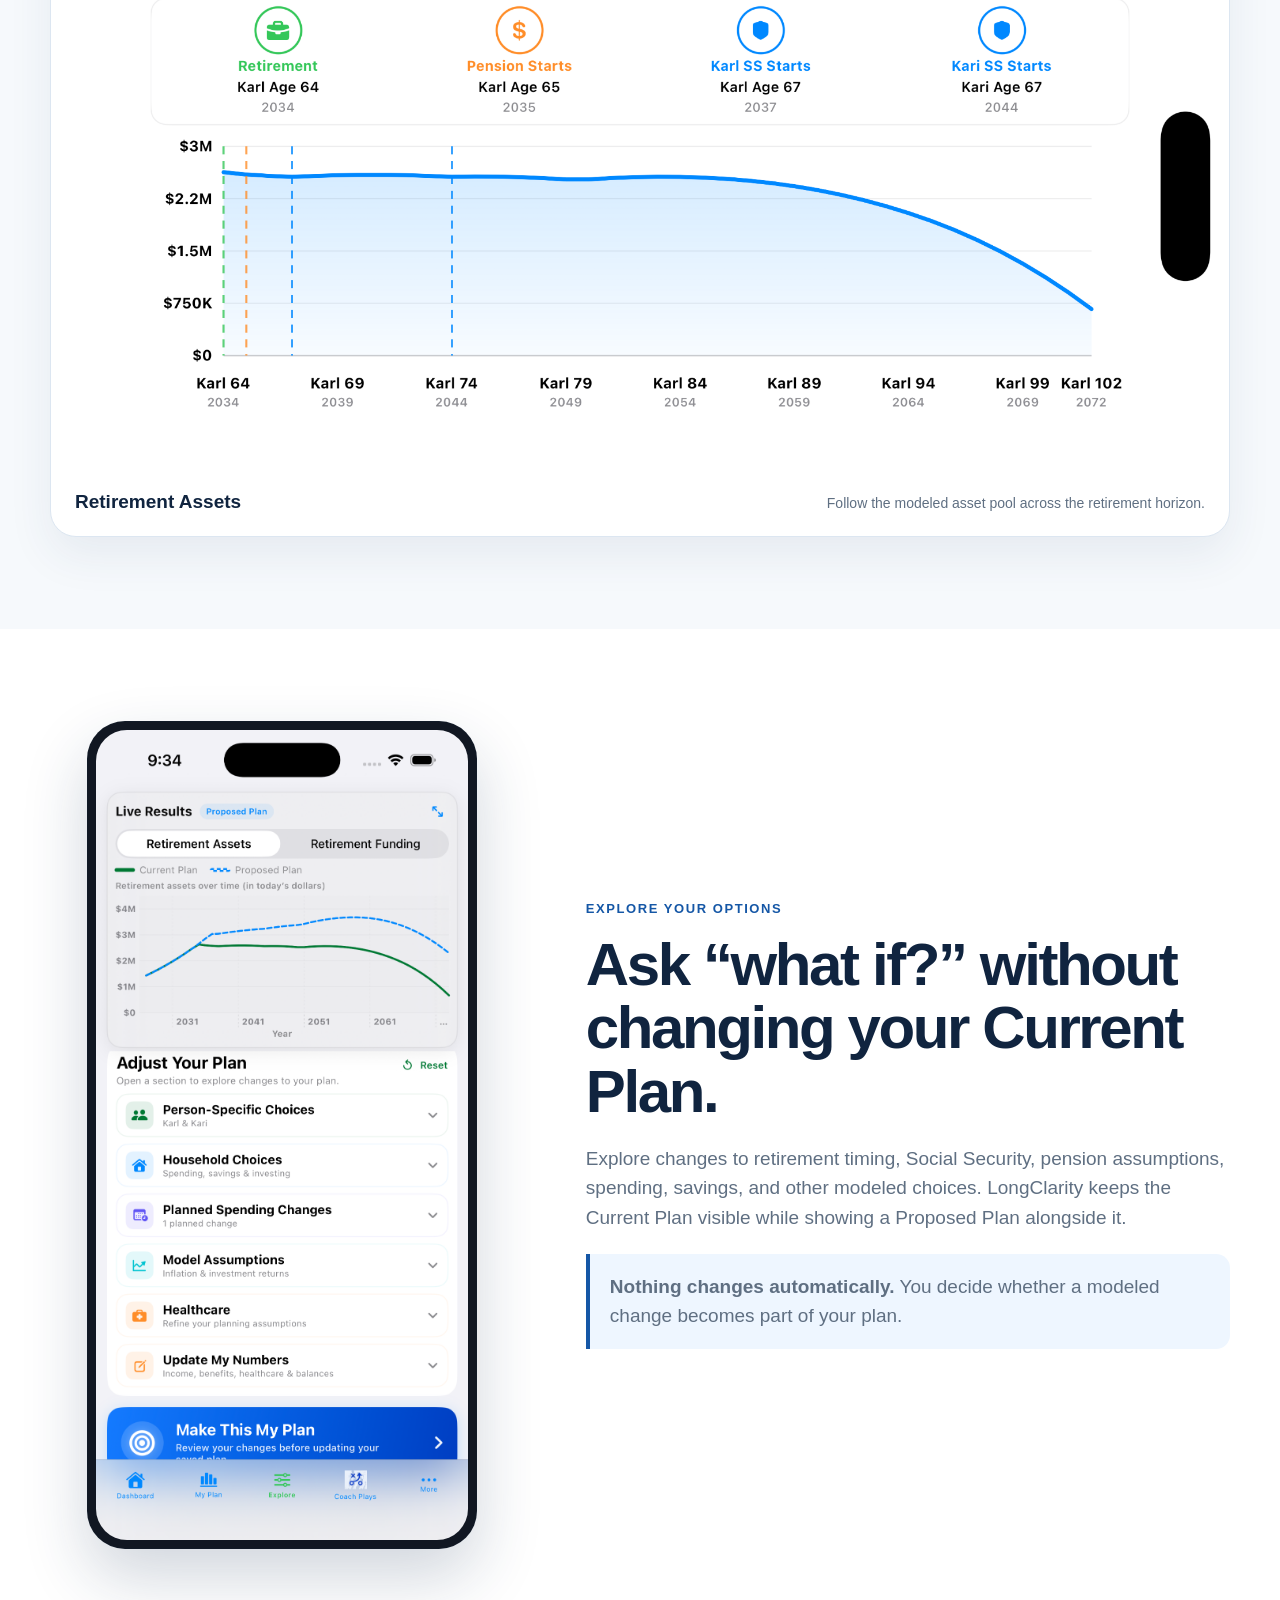
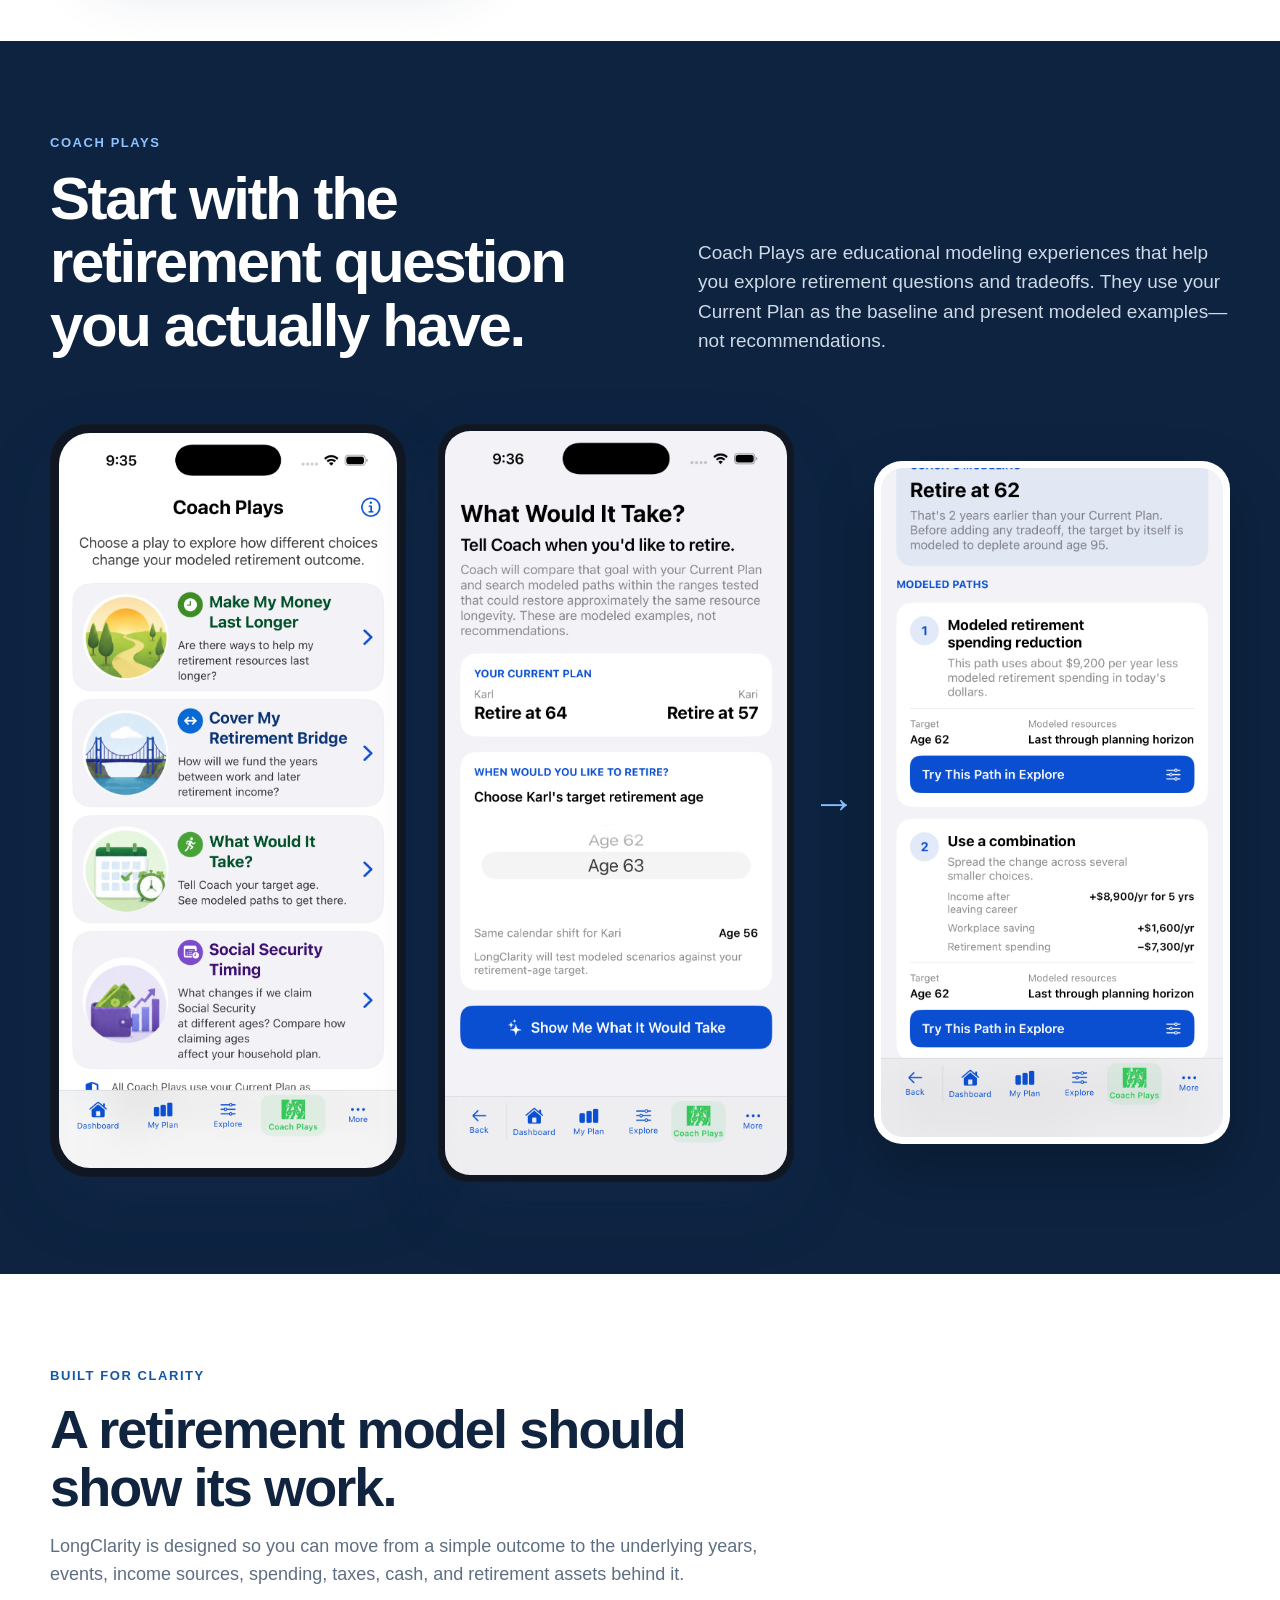
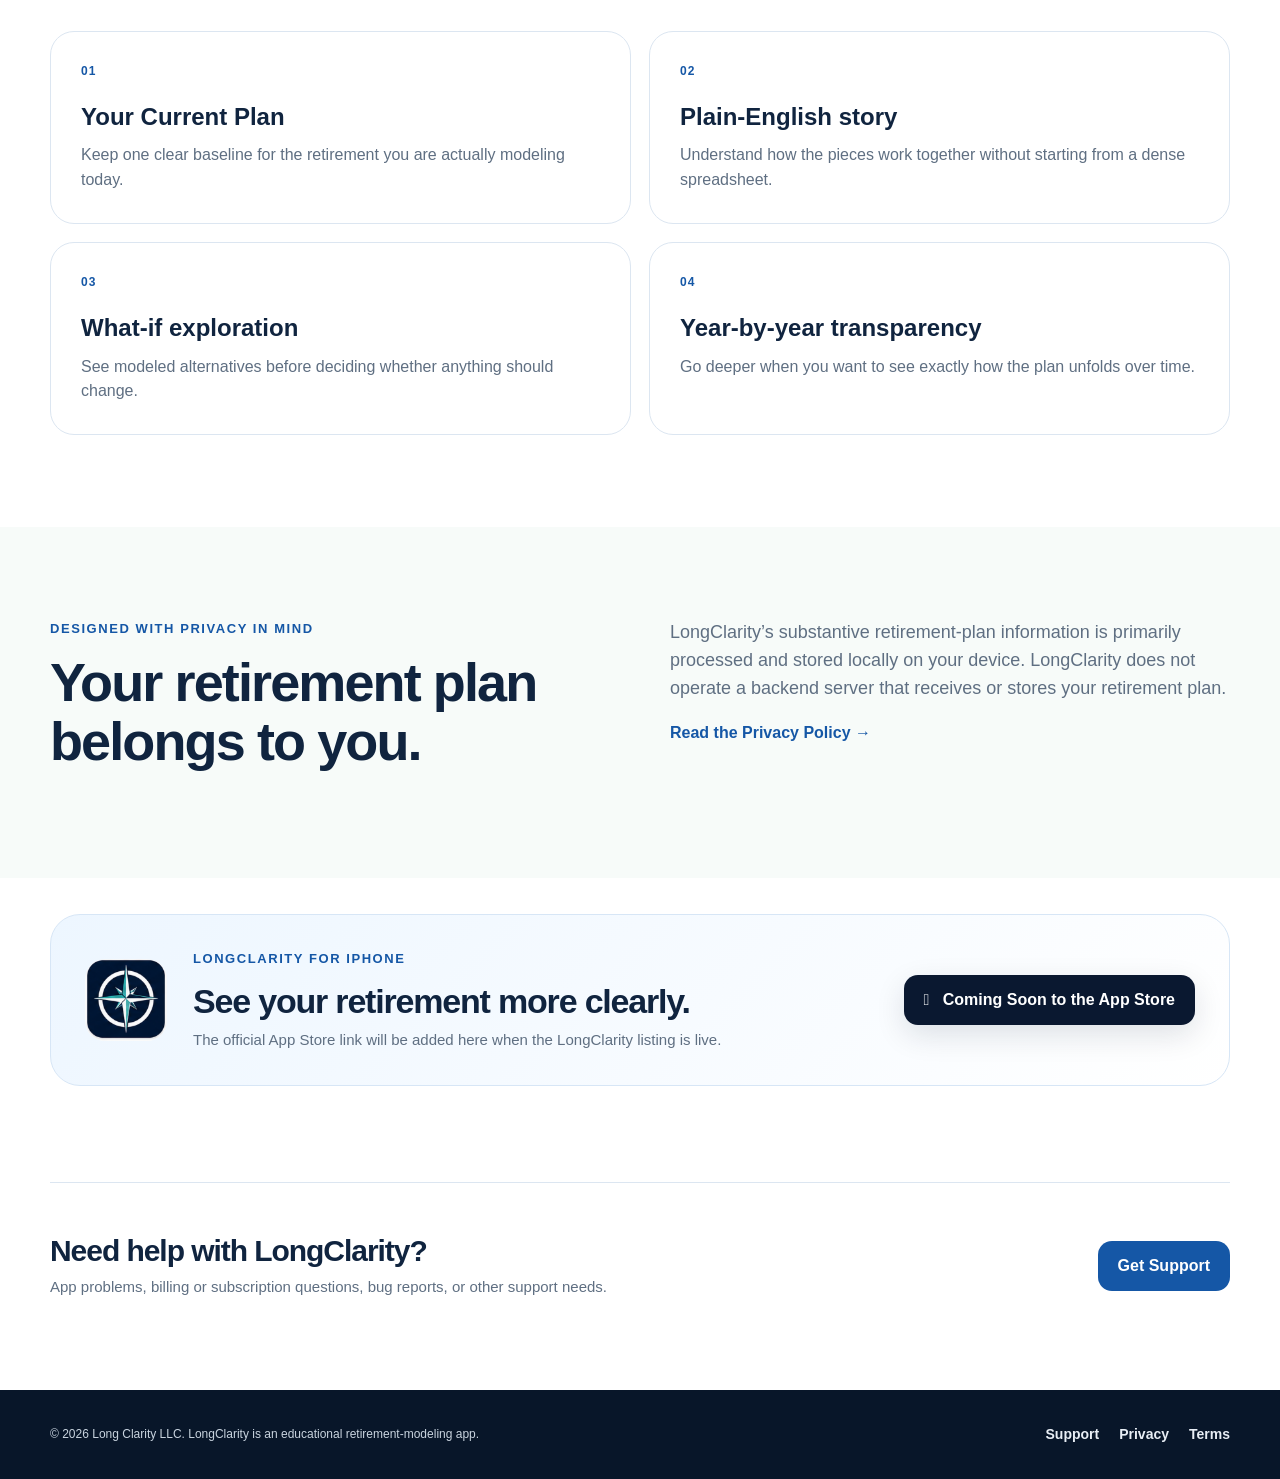
==== commit fd75d9a4: "Removed Masthead as it did not look appropriate" ====
--- a/index.html
+++ b/index.html
@@ -22,10 +22,6 @@
 
 <main>
   <section class="hero">
-    <div class="wrap hero-masthead" aria-label="LongClarity">
-      <img src="assets/brand-mark.png" alt="" class="hero-masthead-mark">
-      <div class="hero-masthead-wordmark"><span class="hero-word-long">Long</span><span class="hero-word-clarity">Clarity</span></div>
-    </div>
     <div class="wrap hero-grid">
       <div class="hero-copy">
         <div class="eyebrow">Retirement planning you can actually follow</div>
--- a/styles.css
+++ b/styles.css
@@ -7,7 +7,6 @@
 @media(max-width:980px){.split-showcase,.split-showcase.reverse,.coach-heading-grid,.coach-showcase{grid-template-columns:1fr}.split-showcase.reverse .showcase-copy,.split-showcase.reverse .device-shot{grid-column:auto;grid-row:auto}.split-showcase.reverse .device-shot{order:2}.coach-flow{max-width:760px;margin:auto}.coach-list{justify-self:center}.wide-shot figcaption{align-items:flex-start;flex-direction:column;gap:4px}}
 @media(max-width:700px){.actual-product{min-height:540px}.hero-device{width:min(310px,88%)}.orbit-card{display:none}.split-showcase{gap:38px}.tall-shot{width:min(310px,92%)}.wide-gallery{gap:18px}.wide-shot{border-radius:18px}.wide-shot figcaption{padding:15px 17px}.coach-flow{grid-template-columns:1fr;gap:20px}.flow-arrow{transform:rotate(90deg);text-align:center;font-size:34px}.coach-step,.result-shot{width:min(330px,94%);justify-self:center}.coach-heading-grid{gap:18px}.showcase-copy h2,.coach-heading-grid h2{font-size:40px}}
 
-
-/* Brand masthead — added 2026-09-02 */
-.hero-masthead{display:flex;align-items:center;justify-content:center;gap:16px;padding:4px 0 44px}.hero-masthead-mark{width:72px;height:76px;object-fit:contain}.hero-masthead-wordmark{display:flex;align-items:baseline;font-family:Georgia,"Times New Roman",serif;font-size:clamp(48px,5vw,68px);font-weight:700;line-height:1;letter-spacing:-.045em}.hero-word-long{color:#0a2d5c}.hero-word-clarity{color:#079aa5}.hero-grid{align-items:center}
-@media(max-width:700px){.hero-masthead{gap:10px;padding:0 0 30px}.hero-masthead-mark{width:50px;height:53px}.hero-masthead-wordmark{font-size:42px}}
+/* Hero spacing refinement — 2026-09-02 */
+.hero{padding-top:46px}
+@media(max-width:640px){.hero{padding-top:34px}}
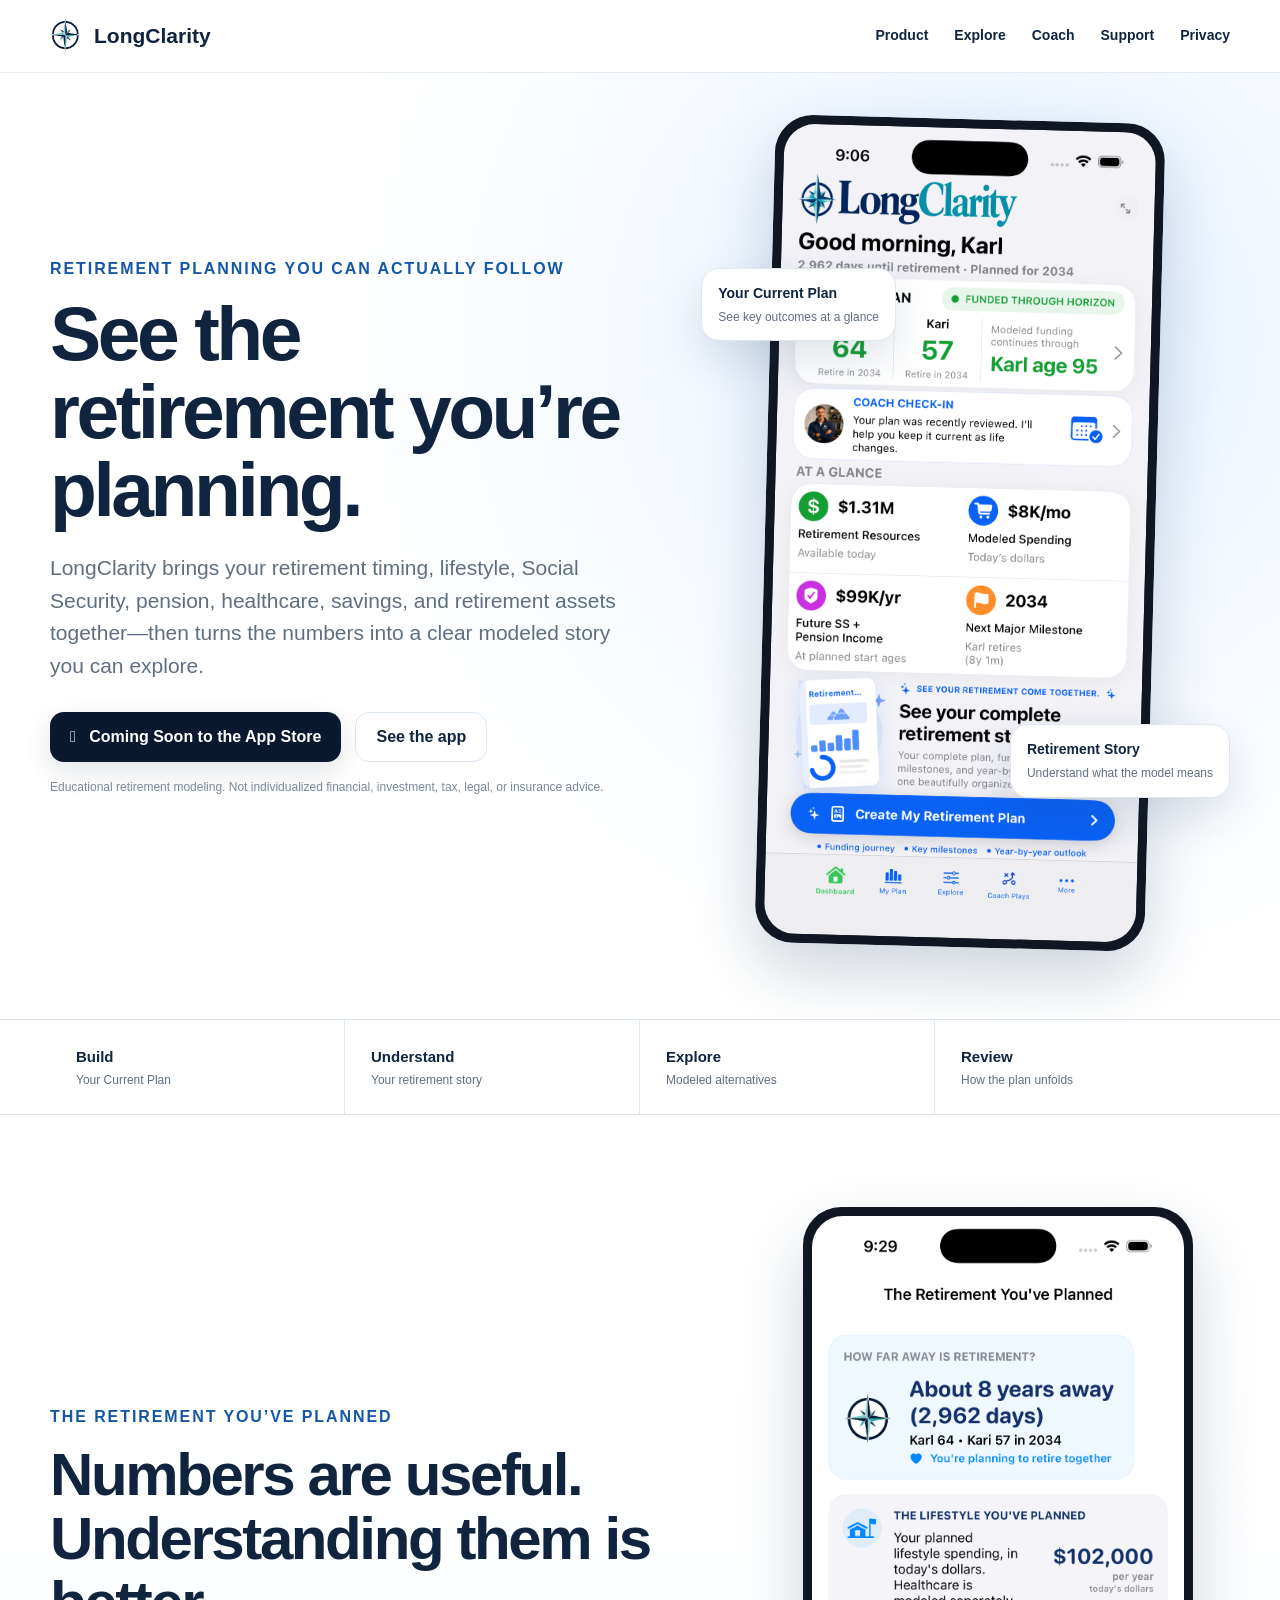
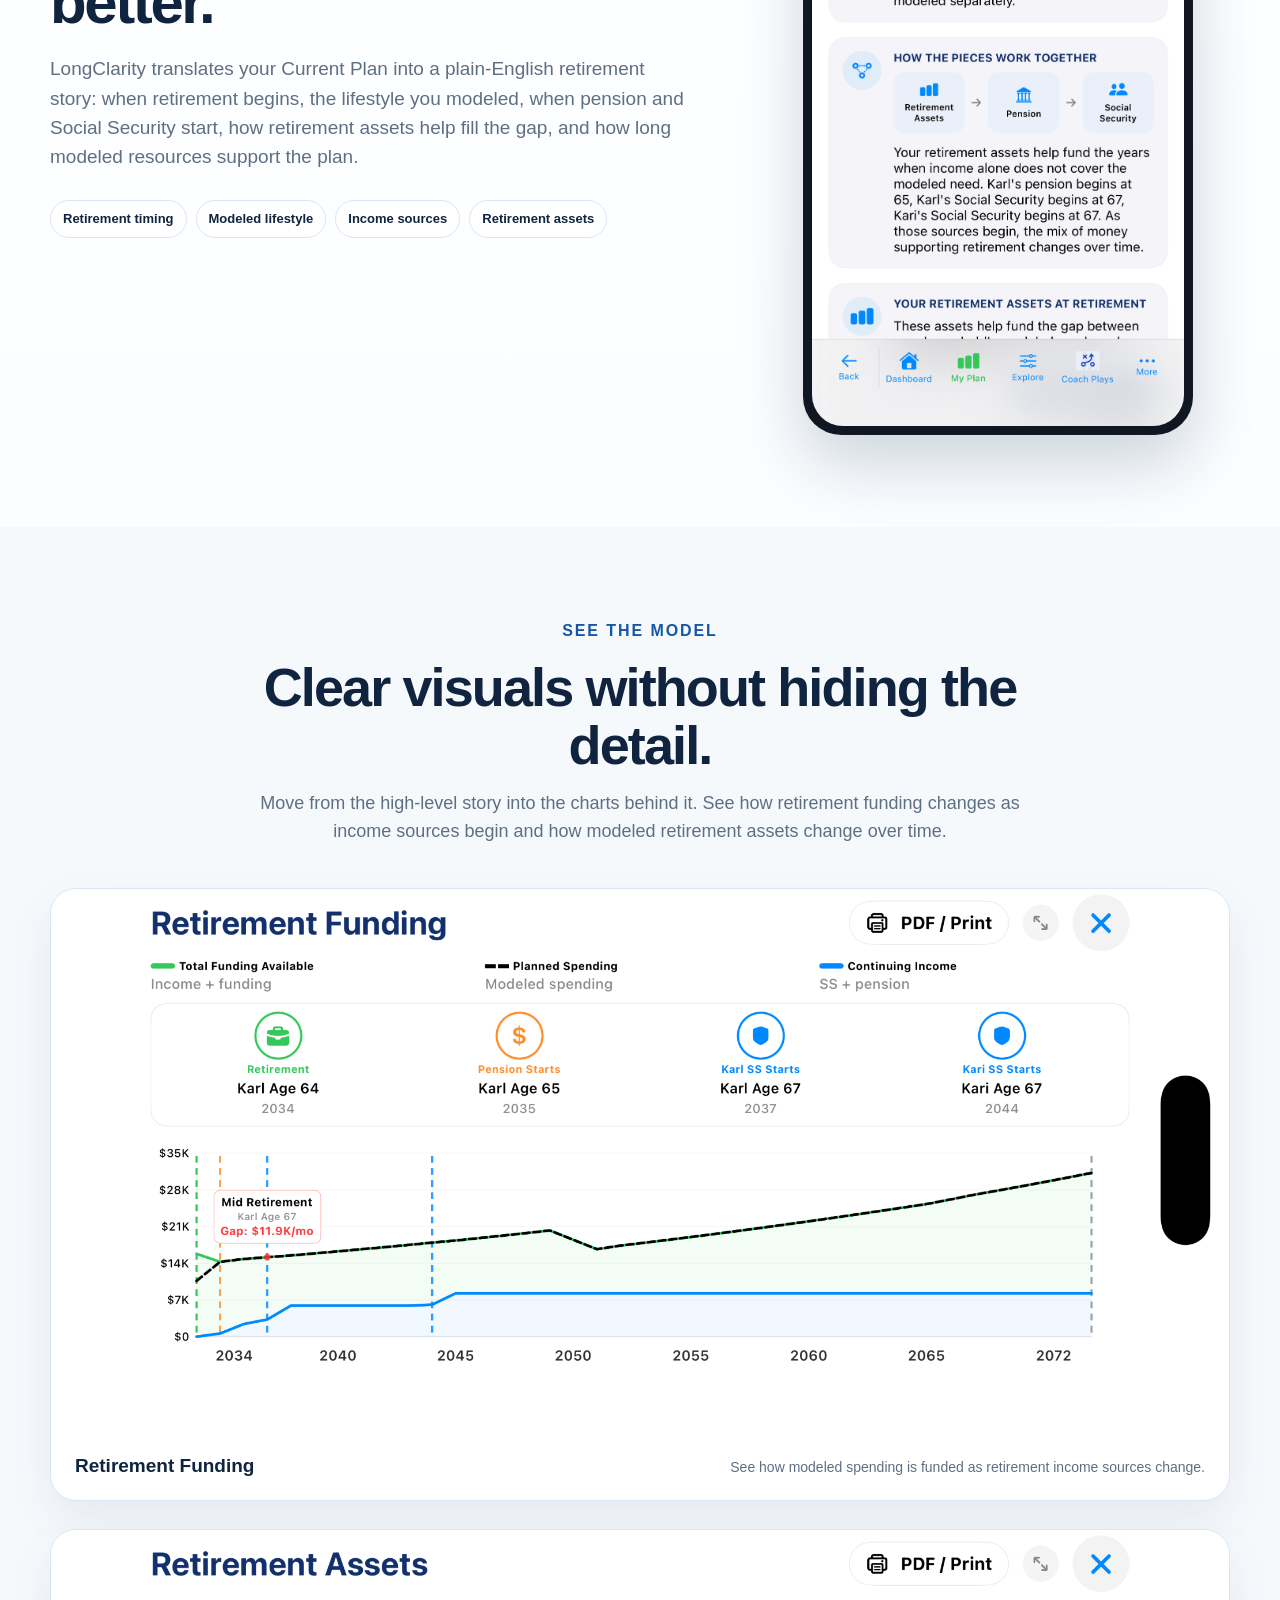
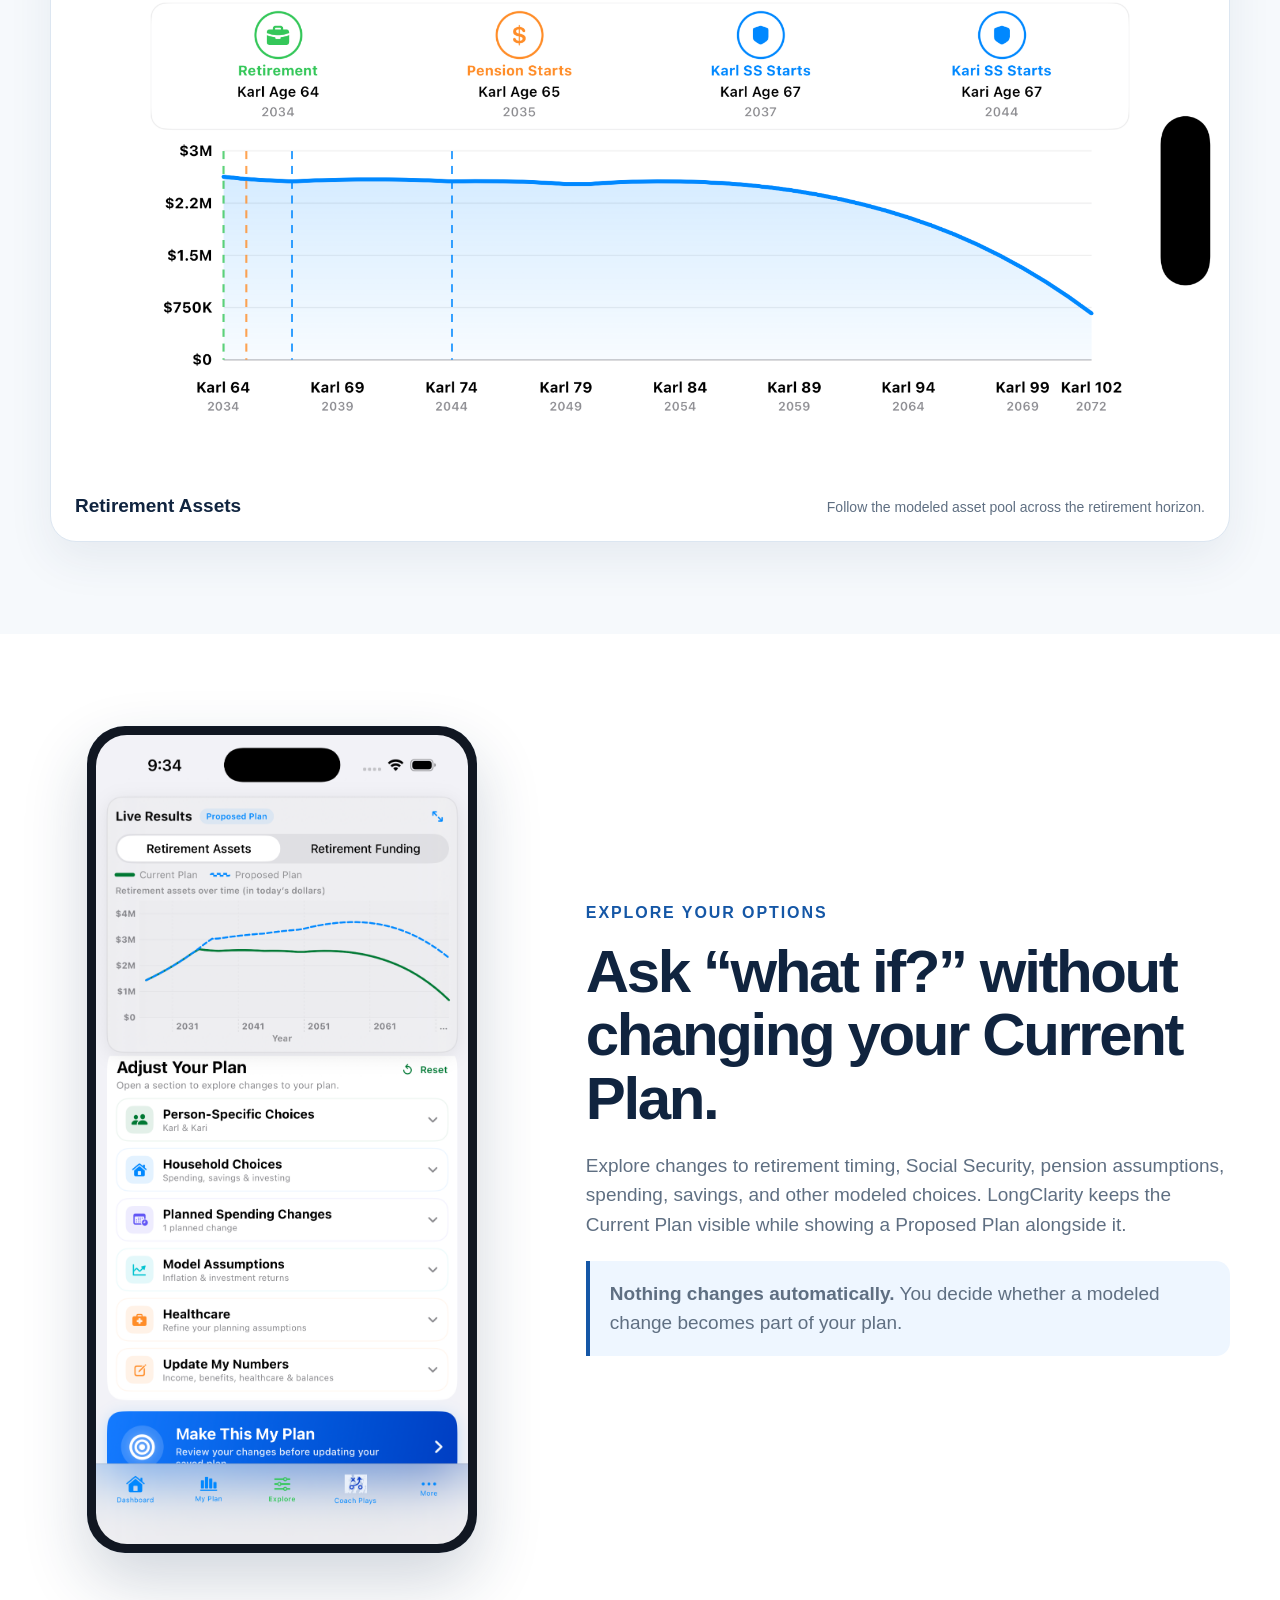
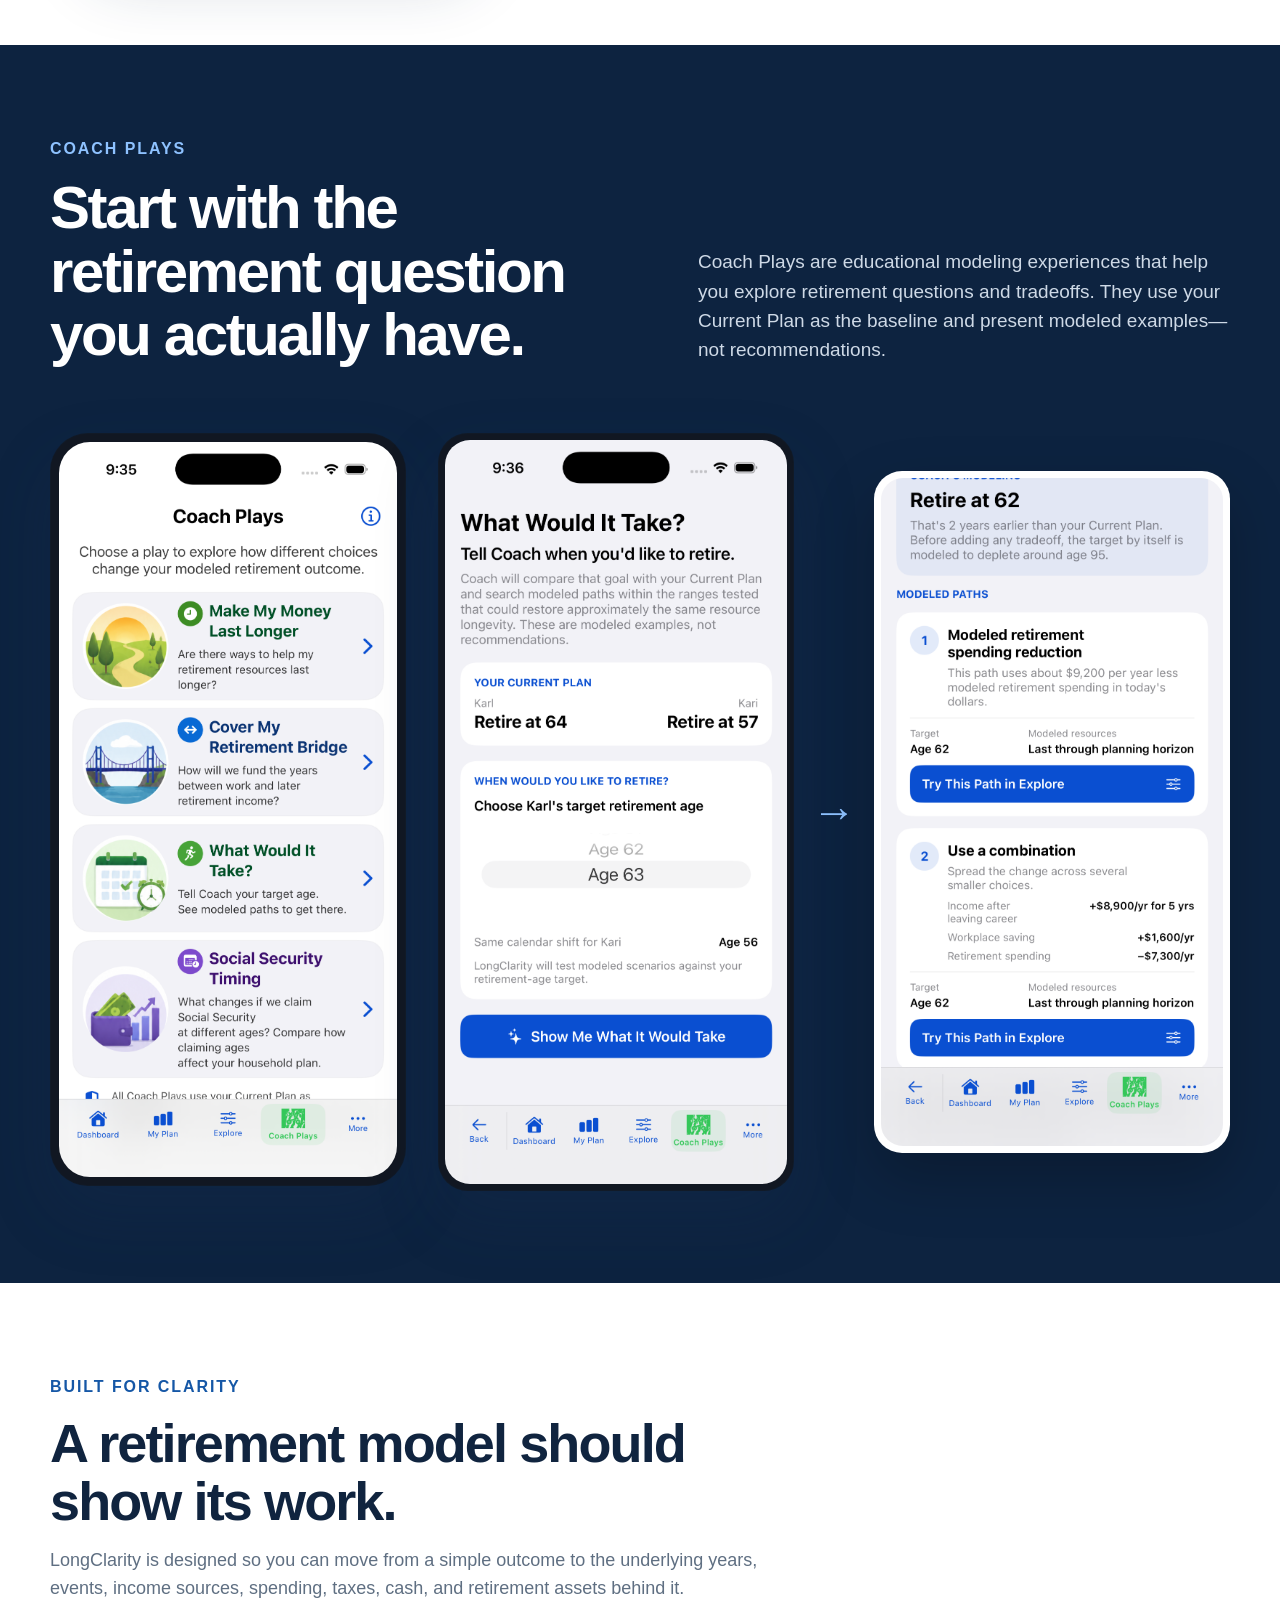
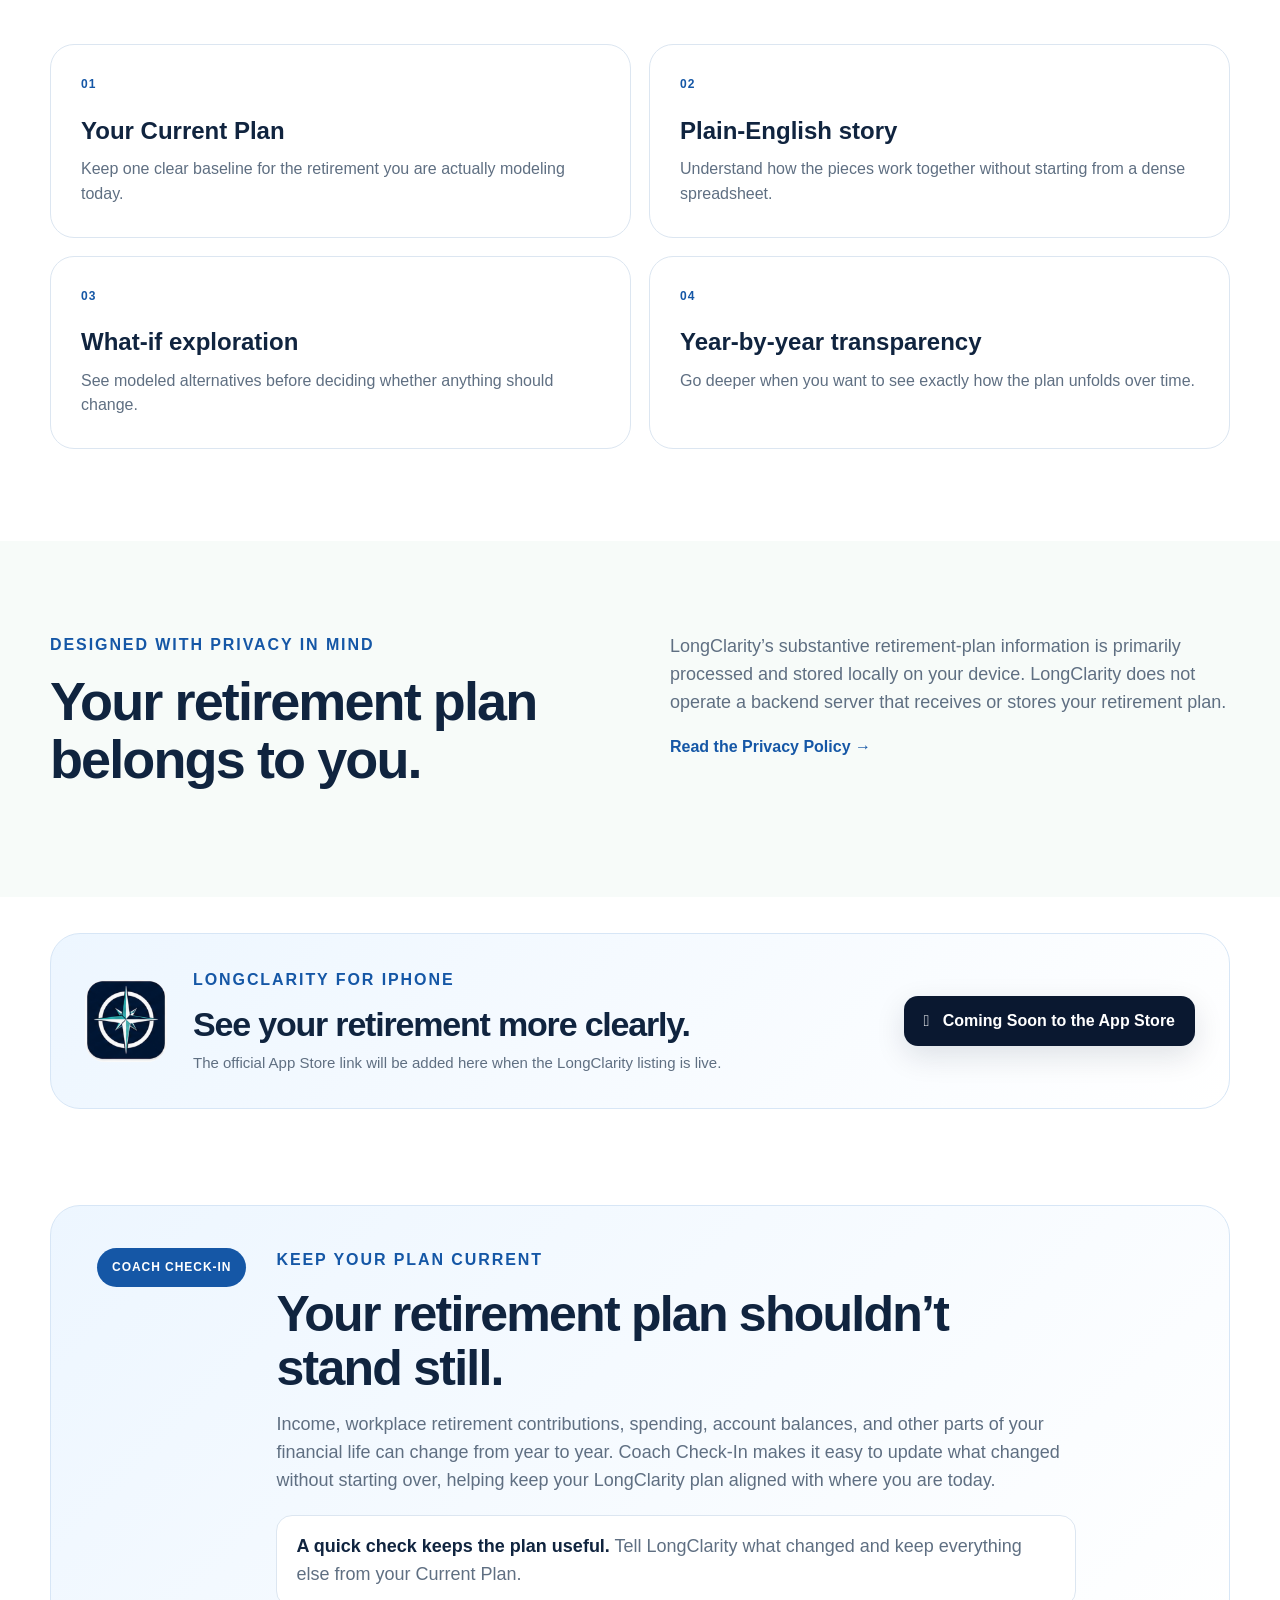
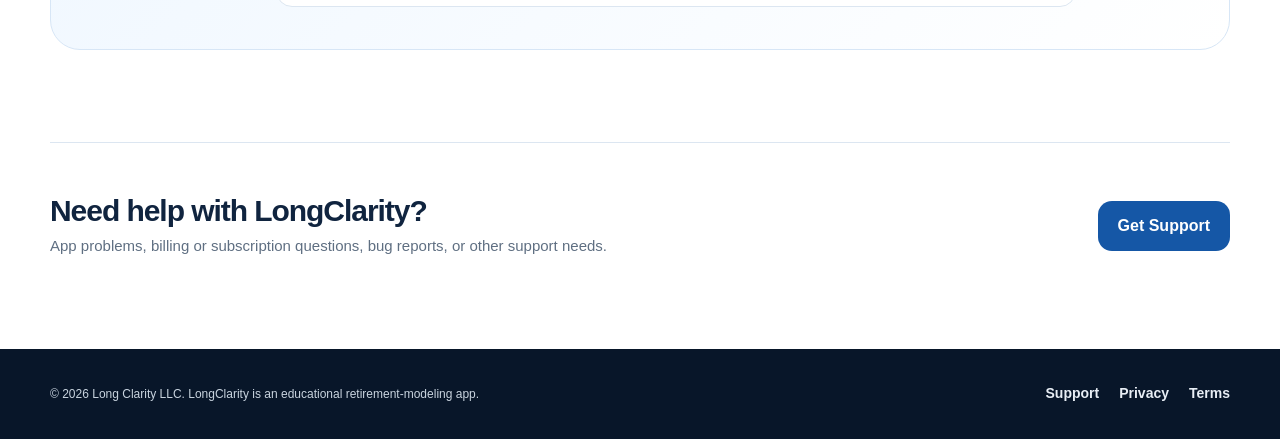
==== commit e407505f: "Added reference to coach check ins" ====
--- a/index.html
+++ b/index.html
@@ -125,6 +125,18 @@
     <span class="app-store-soon"> &nbsp; Coming Soon to the App Store</span>
   </div></section>
 
+  <section class="section checkin-feature">
+    <div class="wrap checkin-card">
+      <div class="checkin-badge">Coach Check-In</div>
+      <div class="checkin-copy">
+        <div class="eyebrow">Keep your plan current</div>
+        <h2>Your retirement plan shouldn’t stand still.</h2>
+        <p>Income, workplace retirement contributions, spending, account balances, and other parts of your financial life can change from year to year. Coach Check-In makes it easy to update what changed without starting over, helping keep your LongClarity plan aligned with where you are today.</p>
+        <p class="checkin-note"><strong>A quick check keeps the plan useful.</strong> Tell LongClarity what changed and keep everything else from your Current Plan.</p>
+      </div>
+    </div>
+  </section>
+
   <section class="section support-mini"><div class="wrap support-inline"><div><h2>Need help with LongClarity?</h2><p>App problems, billing or subscription questions, bug reports, or other support needs.</p></div><a class="btn primary" href="support.html">Get Support</a></div></section>
 </main>
 
--- a/styles.css
+++ b/styles.css
@@ -1,4 +1,4 @@
-:root{--ink:#10243f;--muted:#5f6f82;--blue:#1557a6;--blue2:#0d3f79;--sky:#eef6ff;--line:#dce6f1;--white:#fff;--soft:#f6f9fc;--navy:#0a1830;--green:#1f8b67;--purple:#6a56b8;--orange:#d77b2e;--radius:24px}*{box-sizing:border-box}html{scroll-behavior:smooth}body{margin:0;font-family:-apple-system,BlinkMacSystemFont,"Segoe UI",Roboto,Helvetica,Arial,sans-serif;color:var(--ink);background:#fff;line-height:1.55}.wrap{width:min(1180px,calc(100% - 40px));margin:0 auto}.site-header{position:sticky;top:0;z-index:20;background:rgba(255,255,255,.92);backdrop-filter:blur(18px);border-bottom:1px solid rgba(220,230,241,.8)}.nav{height:72px;display:flex;align-items:center;justify-content:space-between;gap:24px}.brand{display:flex;align-items:center;gap:10px;text-decoration:none;color:var(--ink);font-weight:800;font-size:21px}.brand-mark{width:34px;height:36px;object-fit:contain}.nav nav{display:flex;gap:26px;align-items:center}.nav nav a,.footlinks a{color:var(--ink);text-decoration:none;font-size:14px;font-weight:650}.nav nav a:hover,.footlinks a:hover{color:var(--blue)}.hero{overflow:hidden;background:radial-gradient(circle at 78% 28%,#dfeeff 0,#f4f9ff 27%,#fff 57%);padding:76px 0 72px}.hero-grid{display:grid;grid-template-columns:1.04fr .96fr;align-items:center;gap:56px}.eyebrow{font-size:13px;font-weight:800;letter-spacing:.12em;text-transform:uppercase;color:var(--blue);margin-bottom:14px}.hero h1{font-size:clamp(46px,6vw,78px);line-height:1.01;letter-spacing:-.045em;margin:0 0 24px;max-width:740px}.lead{font-size:21px;line-height:1.55;color:var(--muted);max-width:680px;margin:0}.hero-actions,.buttons{display:flex;gap:14px;flex-wrap:wrap;align-items:center;margin-top:30px}.btn,.app-store-soon{display:inline-flex;align-items:center;justify-content:center;min-height:50px;padding:0 20px;border-radius:14px;font-weight:750;text-decoration:none}.btn.primary{background:var(--blue);color:#fff}.btn.primary:hover{background:var(--blue2)}.btn.secondary{background:#fff;color:var(--ink);border:1px solid var(--line)}.app-store-soon{background:var(--navy);color:#fff;box-shadow:0 10px 30px rgba(10,24,48,.12)}.microcopy{font-size:12px;color:#7b8998;max-width:650px;margin-top:16px}.hero-visual{position:relative;min-height:590px;display:grid;place-items:center}.phone{background:#111722;border-radius:42px;padding:10px;box-shadow:0 35px 70px rgba(31,60,96,.22);border:1px solid rgba(255,255,255,.5)}.phone-main{width:295px;transform:rotate(2deg)}.phone-screen{border-radius:33px;background:#fff;overflow:hidden;min-height:570px}.preview-home{padding:48px 22px 24px;background:linear-gradient(180deg,#fafdff,#f4f8fd)}.preview-icon{width:58px;height:58px;border-radius:14px;box-shadow:0 8px 22px rgba(21,87,166,.18);margin-bottom:30px}.preview-kicker{font-size:12px;text-transform:uppercase;letter-spacing:.11em;font-weight:800;color:var(--blue)}.preview-title{font-size:28px;font-weight:820;line-height:1.08;letter-spacing:-.03em;margin-top:9px}.preview-chart{height:175px;margin:32px 0 22px;border-radius:20px;background:#fff;border:1px solid var(--line);display:flex;align-items:flex-end;gap:8px;padding:24px 18px}.preview-chart span{flex:1;border-radius:8px 8px 3px 3px;background:linear-gradient(180deg,#2d76c4,#17589f)}.preview-pills{display:grid;grid-template-columns:repeat(3,1fr);gap:7px}.preview-pills span{background:#fff;border:1px solid var(--line);border-radius:10px;padding:9px 4px;text-align:center;font-size:11px;font-weight:700}.orbit-card{position:absolute;background:#fff;border:1px solid var(--line);border-radius:18px;padding:14px 16px;box-shadow:0 18px 45px rgba(34,64,100,.14);display:flex;flex-direction:column;min-width:180px}.orbit-card strong{font-size:14px}.orbit-card span{font-size:12px;color:var(--muted);margin-top:3px}.orbit-one{left:2%;top:18%}.orbit-two{right:0;bottom:18%}.trust-strip{border-top:1px solid var(--line);border-bottom:1px solid var(--line);background:#fff}.trust-grid{display:grid;grid-template-columns:repeat(4,1fr)}.trust-grid>div{padding:25px 26px;border-right:1px solid var(--line)}.trust-grid>div:last-child{border-right:0}.trust-grid strong,.trust-grid span{display:block}.trust-grid strong{font-size:15px}.trust-grid span{font-size:12px;color:var(--muted);margin-top:3px}.section{padding:92px 0}.section-soft{background:var(--soft)}.section-heading{max-width:760px;margin-bottom:42px}.section-heading.centered{text-align:center;margin-left:auto;margin-right:auto}.section-heading h2,.coach-grid h2,.privacy-grid h2,.cta-card h2,.support-mini h2{font-size:clamp(34px,4.6vw,54px);line-height:1.08;letter-spacing:-.035em;margin:0 0 16px}.section-heading p,.lead-small,.privacy-grid p,.cta-card p,.support-mini p{font-size:18px;color:var(--muted);margin:0}.feature-grid{display:grid;grid-template-columns:repeat(2,1fr);gap:18px}.feature-card{border:1px solid var(--line);border-radius:var(--radius);padding:30px;background:#fff}.feature-num{font-size:12px;font-weight:800;color:var(--blue);letter-spacing:.1em}.feature-card h3{font-size:24px;margin:18px 0 8px}.feature-card p{margin:0;color:var(--muted)}.screenshot-row{display:grid;grid-template-columns:repeat(4,1fr);gap:22px;align-items:start}.shot-card{text-align:center}.phone.small{width:100%;max-width:230px;margin:0 auto 22px;border-radius:34px;padding:8px}.phone.small .screenshot-slot{min-height:420px;border-radius:27px;background:linear-gradient(160deg,#f8fbff,#edf4fb);display:flex;flex-direction:column;align-items:center;justify-content:center;padding:20px;color:var(--ink)}.screenshot-slot span{font-size:12px;font-weight:800;color:var(--blue);letter-spacing:.12em}.screenshot-slot strong{font-size:23px;margin-top:8px}.screenshot-slot small{font-size:11px;color:var(--muted);margin-top:9px}.shot-card h3{font-size:18px;margin:0 0 6px}.shot-card p{font-size:14px;color:var(--muted);margin:0}.screenshot-note{margin-top:34px;padding:18px 22px;border:1px dashed #b8c8d9;border-radius:16px;text-align:center;color:var(--muted);font-size:14px}.coach-section{background:#0d2340;color:#fff}.coach-grid{display:grid;grid-template-columns:.9fr 1.1fr;gap:60px;align-items:center}.coach-art{border-radius:30px;overflow:hidden;max-height:420px;background:#fff}.coach-art img{width:100%;height:100%;object-fit:cover;display:block}.coach-grid .eyebrow{color:#8ec2ff}.coach-grid .lead-small{color:#ced9e6}.privacy-feature{background:#f7fbf9}.privacy-grid{display:grid;grid-template-columns:1fr 1fr;gap:60px;align-items:start}.text-link{display:inline-block;margin-top:18px;color:var(--blue);font-weight:750;text-decoration:none}.cta-section{padding:36px 0 96px}.cta-card{background:linear-gradient(135deg,#edf6ff,#fff);border:1px solid #d7e6f6;border-radius:30px;padding:34px;display:grid;grid-template-columns:auto 1fr auto;gap:26px;align-items:center}.cta-icon{width:82px;height:82px;border-radius:20px}.cta-card h2{font-size:34px;margin-bottom:8px}.cta-card p{font-size:15px}.support-mini{padding-top:0}.support-inline{border-top:1px solid var(--line);padding-top:52px;display:flex;align-items:center;justify-content:space-between;gap:30px}.support-mini h2{font-size:30px;margin-bottom:7px}.support-mini p{font-size:15px}footer{background:#081629;color:#c9d4df;padding:34px 0}.foot{display:flex;justify-content:space-between;gap:24px;align-items:center;font-size:12px}.footlinks{display:flex;gap:20px}.footlinks a{color:#e8eef5}.card,.note{border:1px solid var(--line);border-radius:18px;padding:24px}.grid3{display:grid;grid-template-columns:repeat(3,1fr);gap:18px}.sectionlead{color:var(--muted);font-size:18px}.icon{font-size:28px}.soft{background:var(--soft);padding:76px 0}
+:root{--ink:#10243f;--muted:#5f6f82;--blue:#1557a6;--blue2:#0d3f79;--sky:#eef6ff;--line:#dce6f1;--white:#fff;--soft:#f6f9fc;--navy:#0a1830;--green:#1f8b67;--purple:#6a56b8;--orange:#d77b2e;--radius:24px}*{box-sizing:border-box}html{scroll-behavior:smooth}body{margin:0;font-family:-apple-system,BlinkMacSystemFont,"Segoe UI",Roboto,Helvetica,Arial,sans-serif;color:var(--ink);background:#fff;line-height:1.55}.wrap{width:min(1180px,calc(100% - 40px));margin:0 auto}.site-header{position:sticky;top:0;z-index:20;background:rgba(255,255,255,.92);backdrop-filter:blur(18px);border-bottom:1px solid rgba(220,230,241,.8)}.nav{height:72px;display:flex;align-items:center;justify-content:space-between;gap:24px}.brand{display:flex;align-items:center;gap:10px;text-decoration:none;color:var(--ink);font-weight:800;font-size:21px}.brand-mark{width:34px;height:36px;object-fit:contain}.nav nav{display:flex;gap:26px;align-items:center}.nav nav a,.footlinks a{color:var(--ink);text-decoration:none;font-size:14px;font-weight:650}.nav nav a:hover,.footlinks a:hover{color:var(--blue)}.hero{overflow:hidden;background:radial-gradient(circle at 78% 28%,#dfeeff 0,#f4f9ff 27%,#fff 57%);padding:76px 0 72px}.hero-grid{display:grid;grid-template-columns:1.04fr .96fr;align-items:center;gap:56px}.eyebrow{font-size:16px;font-weight:800;letter-spacing:.12em;text-transform:uppercase;color:var(--blue);margin-bottom:14px}.hero h1{font-size:clamp(46px,6vw,78px);line-height:1.01;letter-spacing:-.045em;margin:0 0 24px;max-width:740px}.lead{font-size:21px;line-height:1.55;color:var(--muted);max-width:680px;margin:0}.hero-actions,.buttons{display:flex;gap:14px;flex-wrap:wrap;align-items:center;margin-top:30px}.btn,.app-store-soon{display:inline-flex;align-items:center;justify-content:center;min-height:50px;padding:0 20px;border-radius:14px;font-weight:750;text-decoration:none}.btn.primary{background:var(--blue);color:#fff}.btn.primary:hover{background:var(--blue2)}.btn.secondary{background:#fff;color:var(--ink);border:1px solid var(--line)}.app-store-soon{background:var(--navy);color:#fff;box-shadow:0 10px 30px rgba(10,24,48,.12)}.microcopy{font-size:12px;color:#7b8998;max-width:650px;margin-top:16px}.hero-visual{position:relative;min-height:590px;display:grid;place-items:center}.phone{background:#111722;border-radius:42px;padding:10px;box-shadow:0 35px 70px rgba(31,60,96,.22);border:1px solid rgba(255,255,255,.5)}.phone-main{width:295px;transform:rotate(2deg)}.phone-screen{border-radius:33px;background:#fff;overflow:hidden;min-height:570px}.preview-home{padding:48px 22px 24px;background:linear-gradient(180deg,#fafdff,#f4f8fd)}.preview-icon{width:58px;height:58px;border-radius:14px;box-shadow:0 8px 22px rgba(21,87,166,.18);margin-bottom:30px}.preview-kicker{font-size:12px;text-transform:uppercase;letter-spacing:.11em;font-weight:800;color:var(--blue)}.preview-title{font-size:28px;font-weight:820;line-height:1.08;letter-spacing:-.03em;margin-top:9px}.preview-chart{height:175px;margin:32px 0 22px;border-radius:20px;background:#fff;border:1px solid var(--line);display:flex;align-items:flex-end;gap:8px;padding:24px 18px}.preview-chart span{flex:1;border-radius:8px 8px 3px 3px;background:linear-gradient(180deg,#2d76c4,#17589f)}.preview-pills{display:grid;grid-template-columns:repeat(3,1fr);gap:7px}.preview-pills span{background:#fff;border:1px solid var(--line);border-radius:10px;padding:9px 4px;text-align:center;font-size:11px;font-weight:700}.orbit-card{position:absolute;background:#fff;border:1px solid var(--line);border-radius:18px;padding:14px 16px;box-shadow:0 18px 45px rgba(34,64,100,.14);display:flex;flex-direction:column;min-width:180px}.orbit-card strong{font-size:14px}.orbit-card span{font-size:12px;color:var(--muted);margin-top:3px}.orbit-one{left:2%;top:18%}.orbit-two{right:0;bottom:18%}.trust-strip{border-top:1px solid var(--line);border-bottom:1px solid var(--line);background:#fff}.trust-grid{display:grid;grid-template-columns:repeat(4,1fr)}.trust-grid>div{padding:25px 26px;border-right:1px solid var(--line)}.trust-grid>div:last-child{border-right:0}.trust-grid strong,.trust-grid span{display:block}.trust-grid strong{font-size:15px}.trust-grid span{font-size:12px;color:var(--muted);margin-top:3px}.section{padding:92px 0}.section-soft{background:var(--soft)}.section-heading{max-width:760px;margin-bottom:42px}.section-heading.centered{text-align:center;margin-left:auto;margin-right:auto}.section-heading h2,.coach-grid h2,.privacy-grid h2,.cta-card h2,.support-mini h2{font-size:clamp(34px,4.6vw,54px);line-height:1.08;letter-spacing:-.035em;margin:0 0 16px}.section-heading p,.lead-small,.privacy-grid p,.cta-card p,.support-mini p{font-size:18px;color:var(--muted);margin:0}.feature-grid{display:grid;grid-template-columns:repeat(2,1fr);gap:18px}.feature-card{border:1px solid var(--line);border-radius:var(--radius);padding:30px;background:#fff}.feature-num{font-size:12px;font-weight:800;color:var(--blue);letter-spacing:.1em}.feature-card h3{font-size:24px;margin:18px 0 8px}.feature-card p{margin:0;color:var(--muted)}.screenshot-row{display:grid;grid-template-columns:repeat(4,1fr);gap:22px;align-items:start}.shot-card{text-align:center}.phone.small{width:100%;max-width:230px;margin:0 auto 22px;border-radius:34px;padding:8px}.phone.small .screenshot-slot{min-height:420px;border-radius:27px;background:linear-gradient(160deg,#f8fbff,#edf4fb);display:flex;flex-direction:column;align-items:center;justify-content:center;padding:20px;color:var(--ink)}.screenshot-slot span{font-size:12px;font-weight:800;color:var(--blue);letter-spacing:.12em}.screenshot-slot strong{font-size:23px;margin-top:8px}.screenshot-slot small{font-size:11px;color:var(--muted);margin-top:9px}.shot-card h3{font-size:18px;margin:0 0 6px}.shot-card p{font-size:14px;color:var(--muted);margin:0}.screenshot-note{margin-top:34px;padding:18px 22px;border:1px dashed #b8c8d9;border-radius:16px;text-align:center;color:var(--muted);font-size:14px}.coach-section{background:#0d2340;color:#fff}.coach-grid{display:grid;grid-template-columns:.9fr 1.1fr;gap:60px;align-items:center}.coach-art{border-radius:30px;overflow:hidden;max-height:420px;background:#fff}.coach-art img{width:100%;height:100%;object-fit:cover;display:block}.coach-grid .eyebrow{color:#8ec2ff}.coach-grid .lead-small{color:#ced9e6}.privacy-feature{background:#f7fbf9}.privacy-grid{display:grid;grid-template-columns:1fr 1fr;gap:60px;align-items:start}.text-link{display:inline-block;margin-top:18px;color:var(--blue);font-weight:750;text-decoration:none}.cta-section{padding:36px 0 96px}.cta-card{background:linear-gradient(135deg,#edf6ff,#fff);border:1px solid #d7e6f6;border-radius:30px;padding:34px;display:grid;grid-template-columns:auto 1fr auto;gap:26px;align-items:center}.cta-icon{width:82px;height:82px;border-radius:20px}.cta-card h2{font-size:34px;margin-bottom:8px}.cta-card p{font-size:15px}.support-mini{padding-top:0}.support-inline{border-top:1px solid var(--line);padding-top:52px;display:flex;align-items:center;justify-content:space-between;gap:30px}.support-mini h2{font-size:30px;margin-bottom:7px}.support-mini p{font-size:15px}footer{background:#081629;color:#c9d4df;padding:34px 0}.foot{display:flex;justify-content:space-between;gap:24px;align-items:center;font-size:12px}.footlinks{display:flex;gap:20px}.footlinks a{color:#e8eef5}.card,.note{border:1px solid var(--line);border-radius:18px;padding:24px}.grid3{display:grid;grid-template-columns:repeat(3,1fr);gap:18px}.sectionlead{color:var(--muted);font-size:18px}.icon{font-size:28px}.soft{background:var(--soft);padding:76px 0}
 @media(max-width:900px){.hero-grid,.coach-grid,.privacy-grid{grid-template-columns:1fr}.hero-visual{min-height:520px}.screenshot-row{grid-template-columns:repeat(2,1fr)}.feature-grid{grid-template-columns:1fr}.cta-card{grid-template-columns:auto 1fr}.cta-card .app-store-soon{grid-column:1/-1;justify-self:start}.trust-grid{grid-template-columns:repeat(2,1fr)}.trust-grid>div:nth-child(2){border-right:0}.trust-grid>div:nth-child(-n+2){border-bottom:1px solid var(--line)}}
 @media(max-width:640px){.wrap{width:min(100% - 28px,1180px)}.nav{height:64px}.nav nav{gap:14px}.nav nav a{font-size:12px}.hide-mobile{display:none}.hero{padding:48px 0}.hero h1{font-size:48px}.lead{font-size:18px}.hero-visual{min-height:490px}.phone-main{width:250px}.phone-screen{min-height:480px}.preview-home{padding-top:38px}.orbit-one{left:0;top:8%}.orbit-two{right:0;bottom:8%}.section{padding:68px 0}.screenshot-row{grid-template-columns:1fr}.phone.small{max-width:250px}.trust-grid{grid-template-columns:1fr}.trust-grid>div{border-right:0!important;border-bottom:1px solid var(--line)}.trust-grid>div:last-child{border-bottom:0}.cta-card{grid-template-columns:1fr}.cta-icon{width:68px;height:68px}.support-inline,.foot{align-items:flex-start;flex-direction:column}.hero-actions{align-items:stretch}.hero-actions>*{width:100%}}
 
@@ -10,3 +10,8 @@
 /* Hero spacing refinement — 2026-09-02 */
 .hero{padding-top:46px}
 @media(max-width:640px){.hero{padding-top:34px}}
+
+
+/* Coach Check-In highlight — added 2026-09-02 */
+.checkin-feature{padding-top:0}.checkin-card{position:relative;overflow:hidden;background:linear-gradient(135deg,#edf6ff,#fff);border:1px solid #d7e6f6;border-radius:30px;padding:42px 46px;display:grid;grid-template-columns:auto 1fr;gap:30px;align-items:start}.checkin-badge{background:var(--blue);color:#fff;border-radius:999px;padding:10px 15px;font-size:12px;font-weight:800;letter-spacing:.08em;text-transform:uppercase;white-space:nowrap}.checkin-copy{max-width:800px}.checkin-copy h2{font-size:clamp(34px,4.6vw,50px);line-height:1.08;letter-spacing:-.035em;margin:0 0 16px}.checkin-copy p{font-size:18px;color:var(--muted);margin:0}.checkin-note{margin-top:20px!important;padding:17px 19px;background:#fff;border:1px solid var(--line);border-radius:16px}.checkin-note strong{color:var(--ink)}
+@media(max-width:700px){.checkin-card{grid-template-columns:1fr;padding:30px 24px;gap:20px}.checkin-badge{justify-self:start}.checkin-copy p{font-size:16px}}
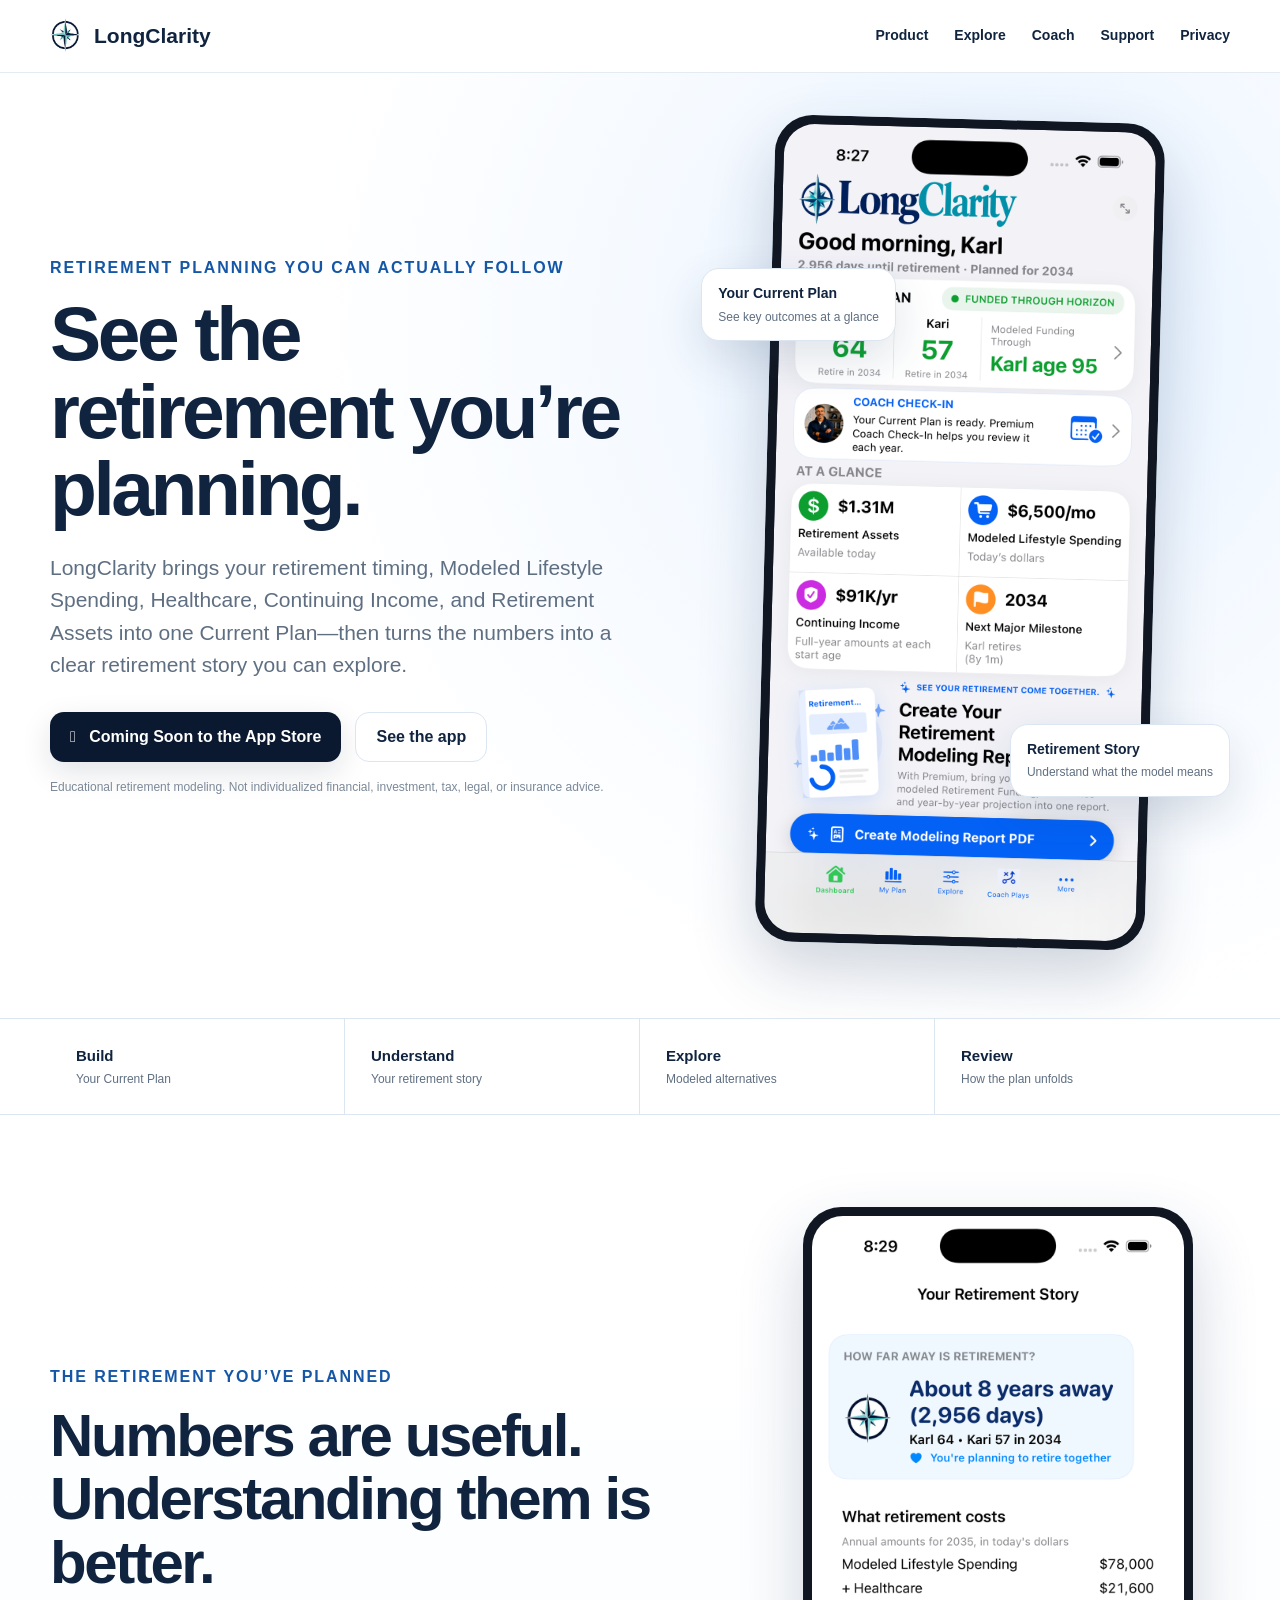
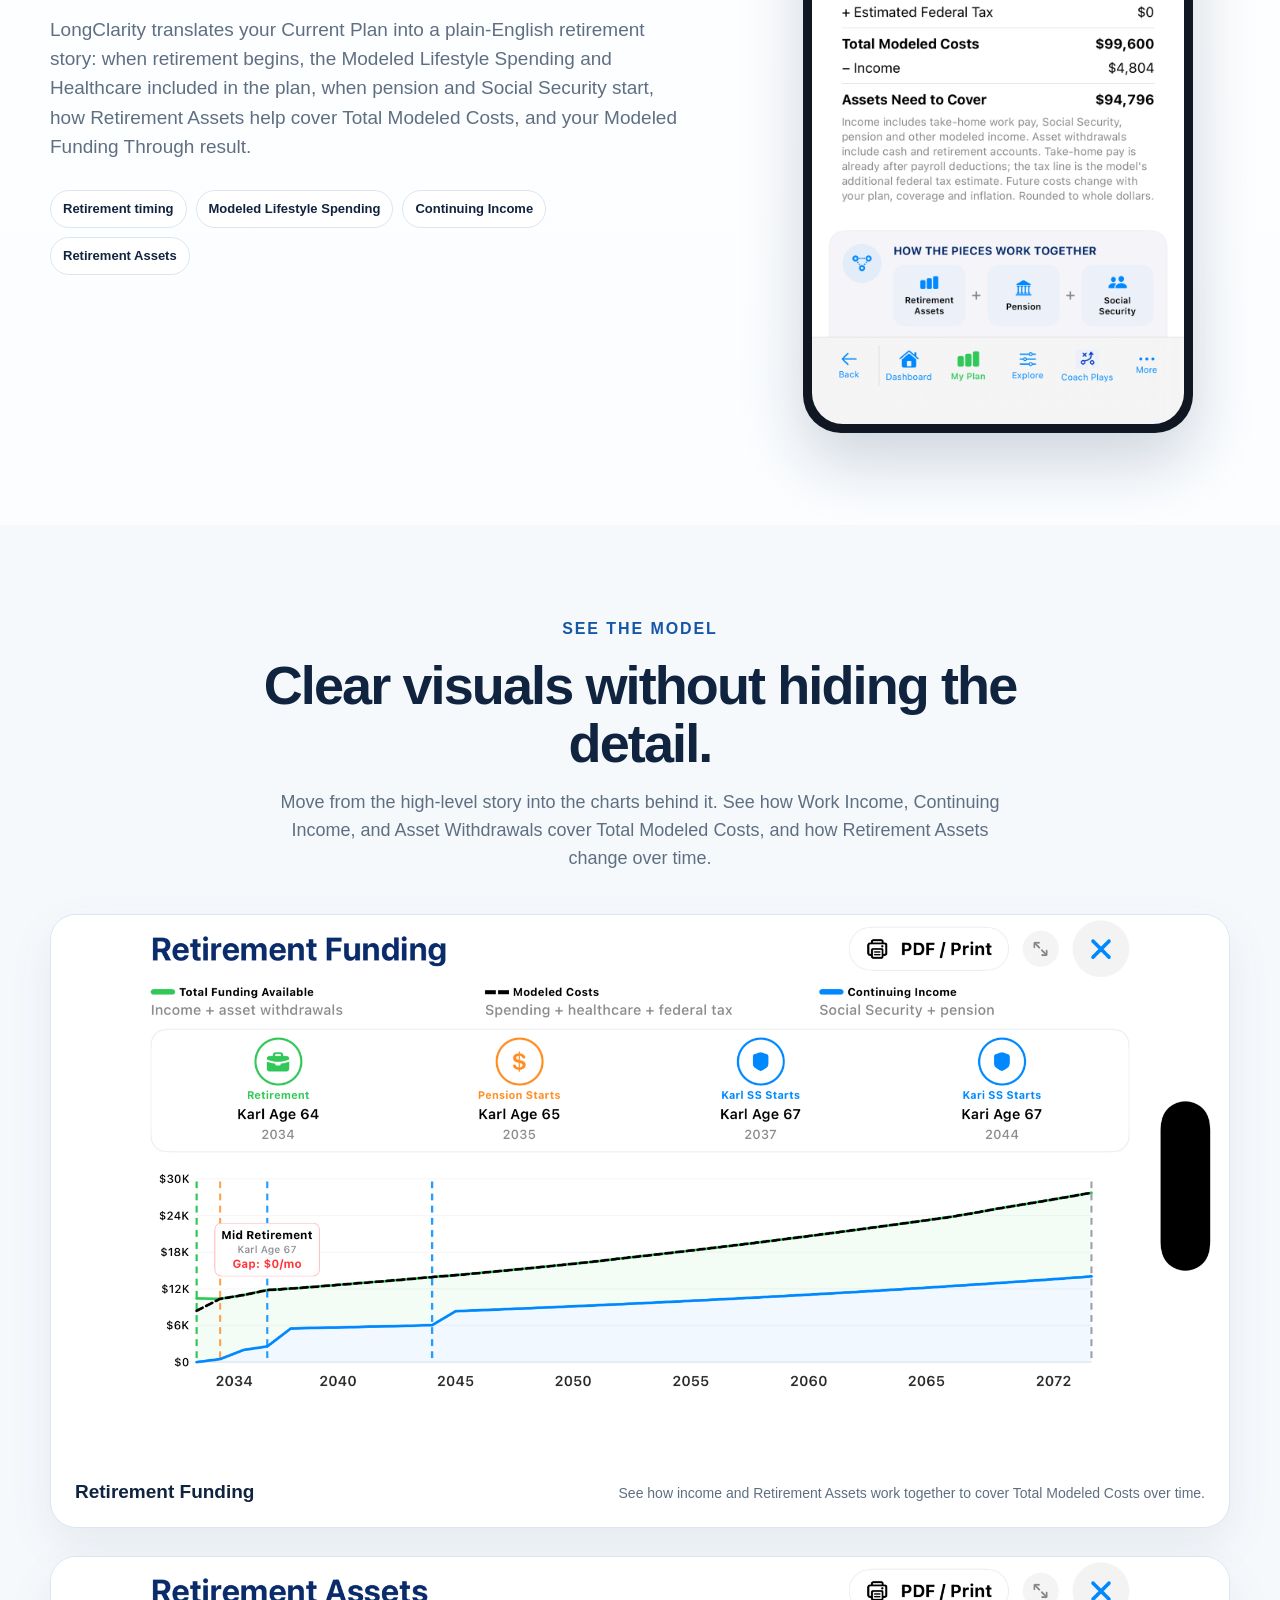
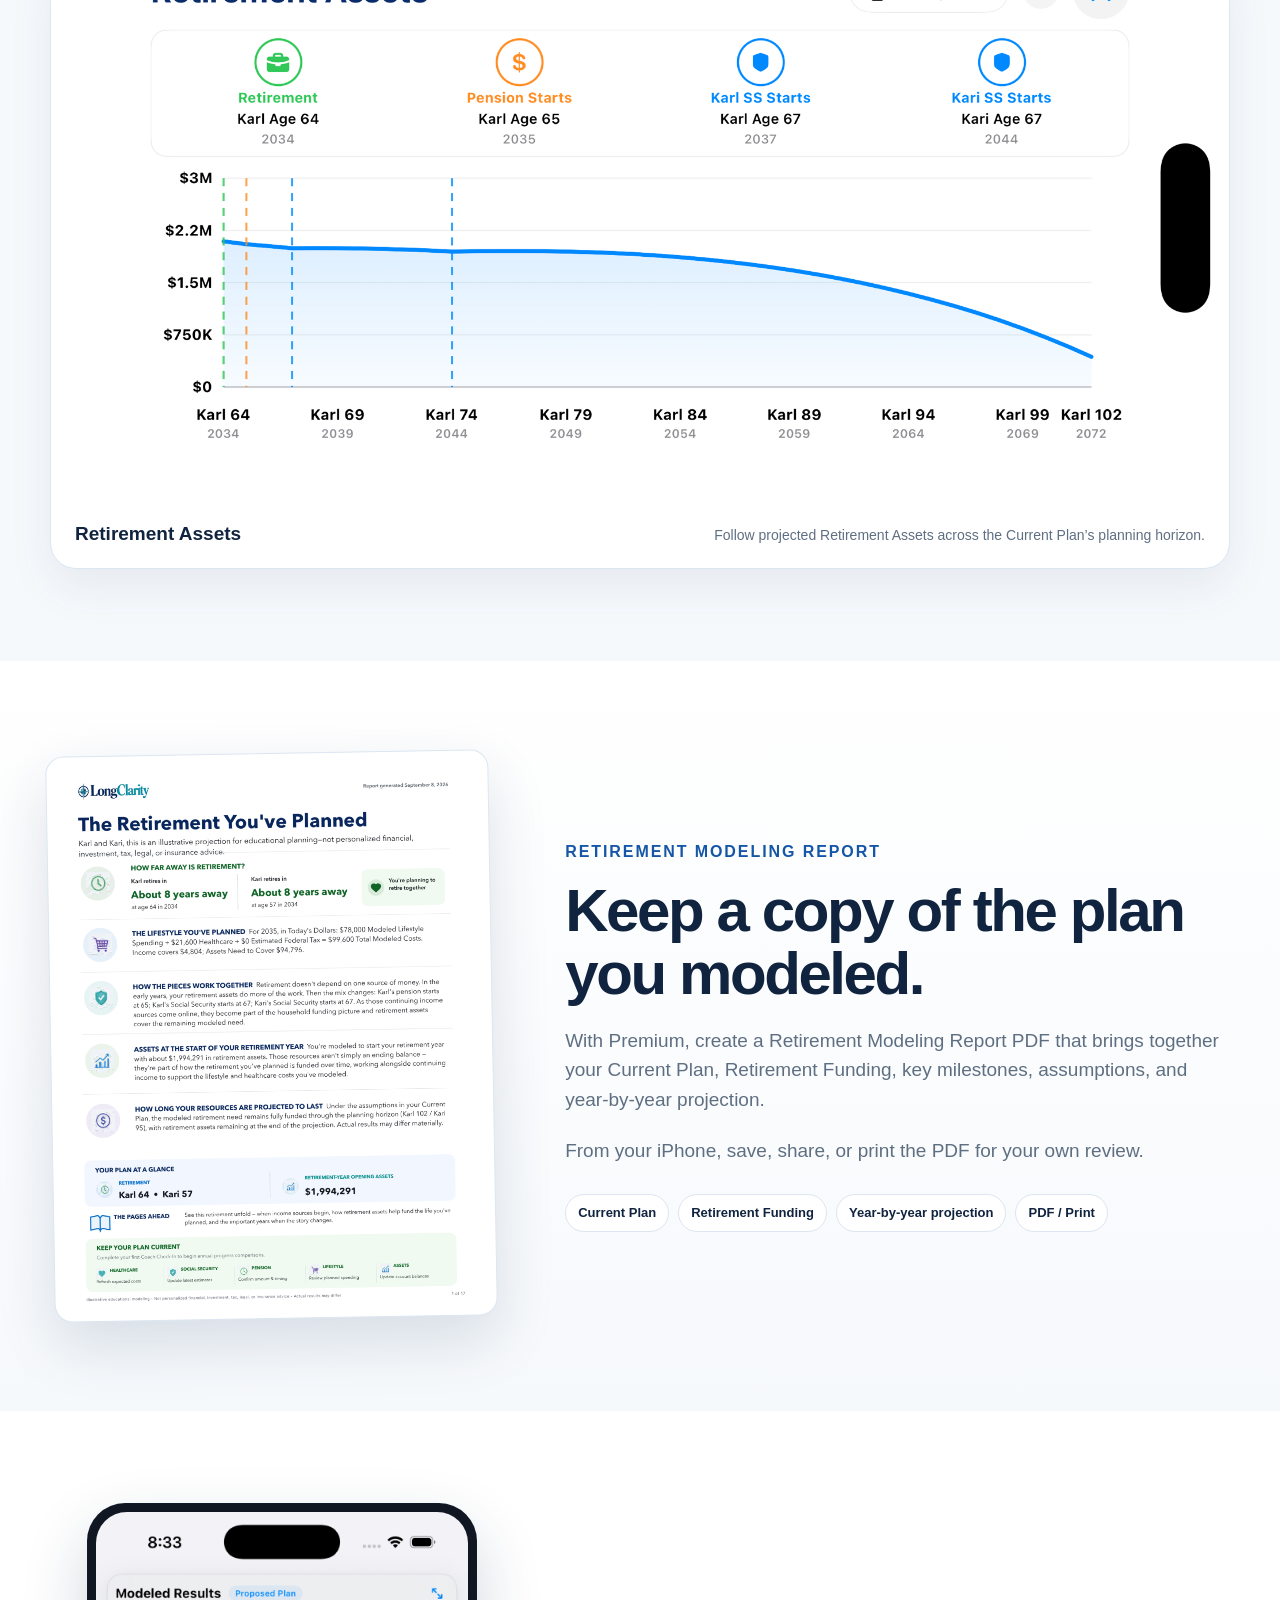
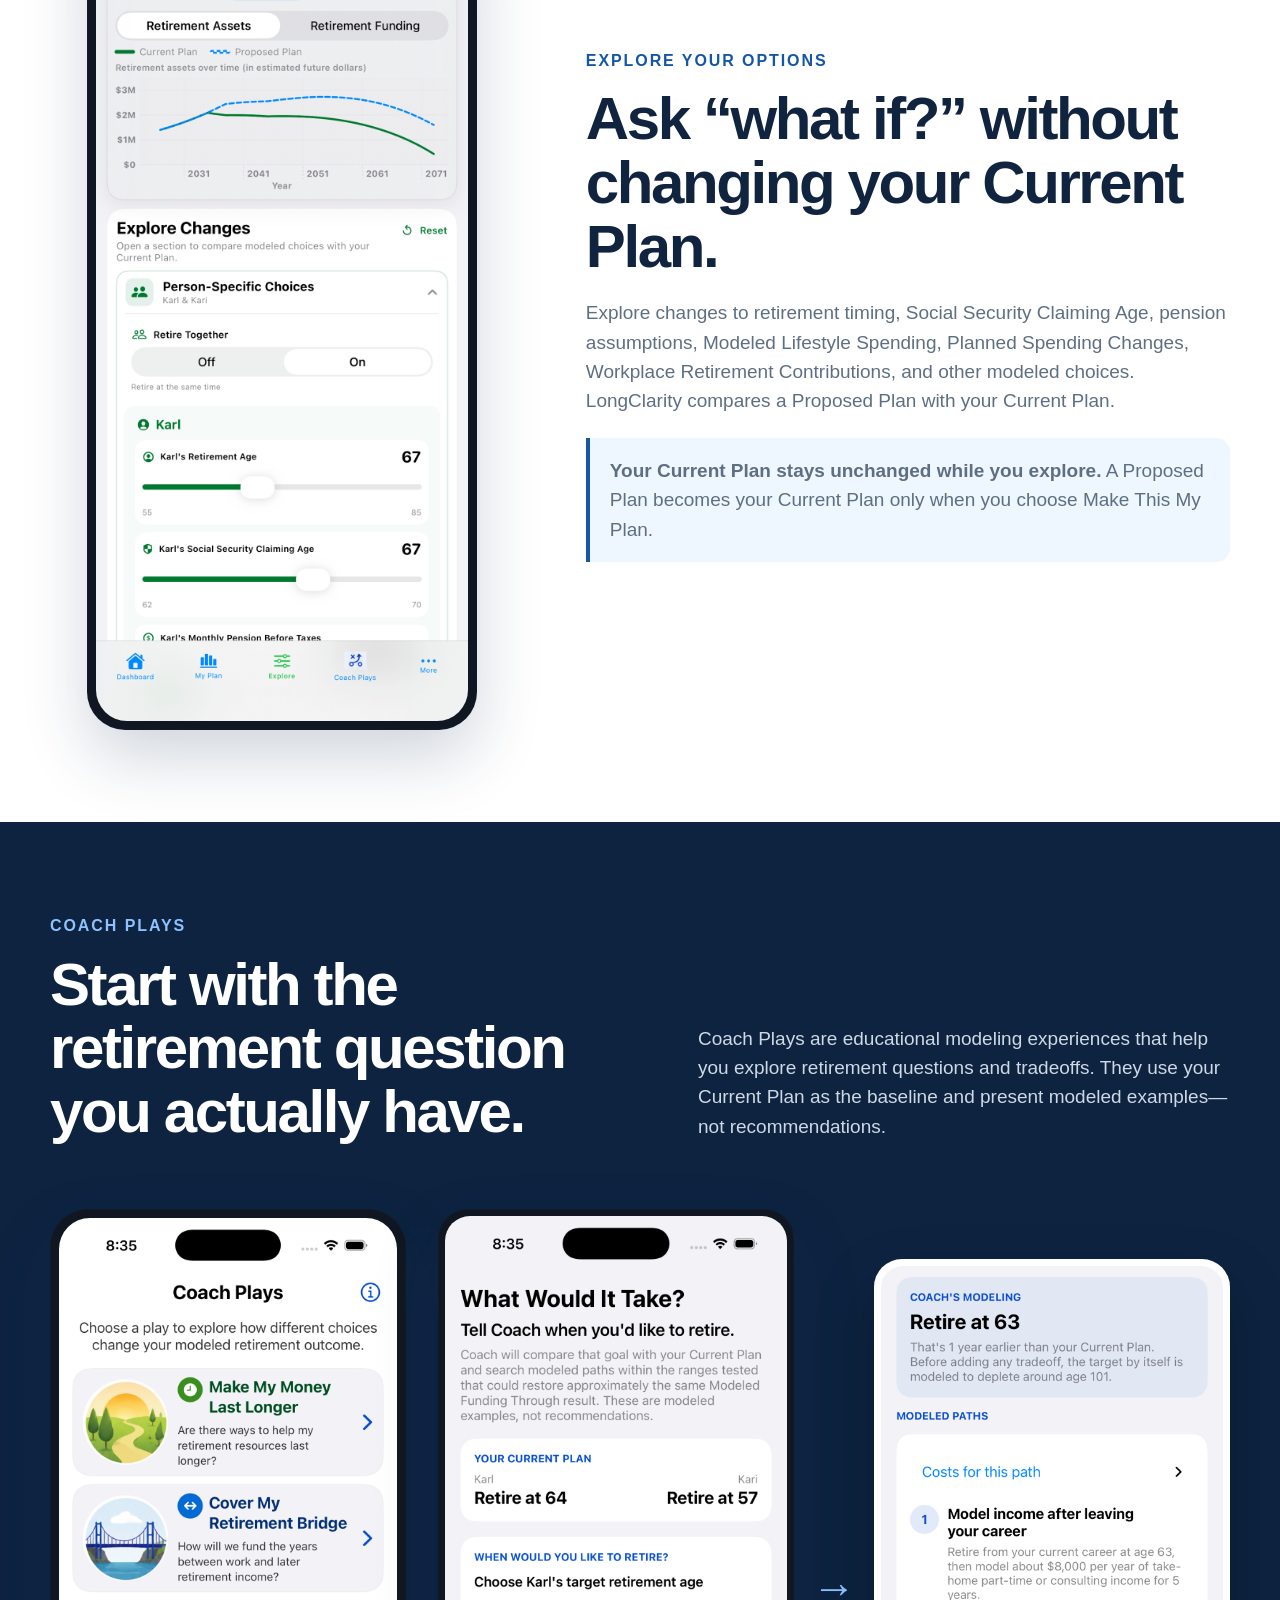
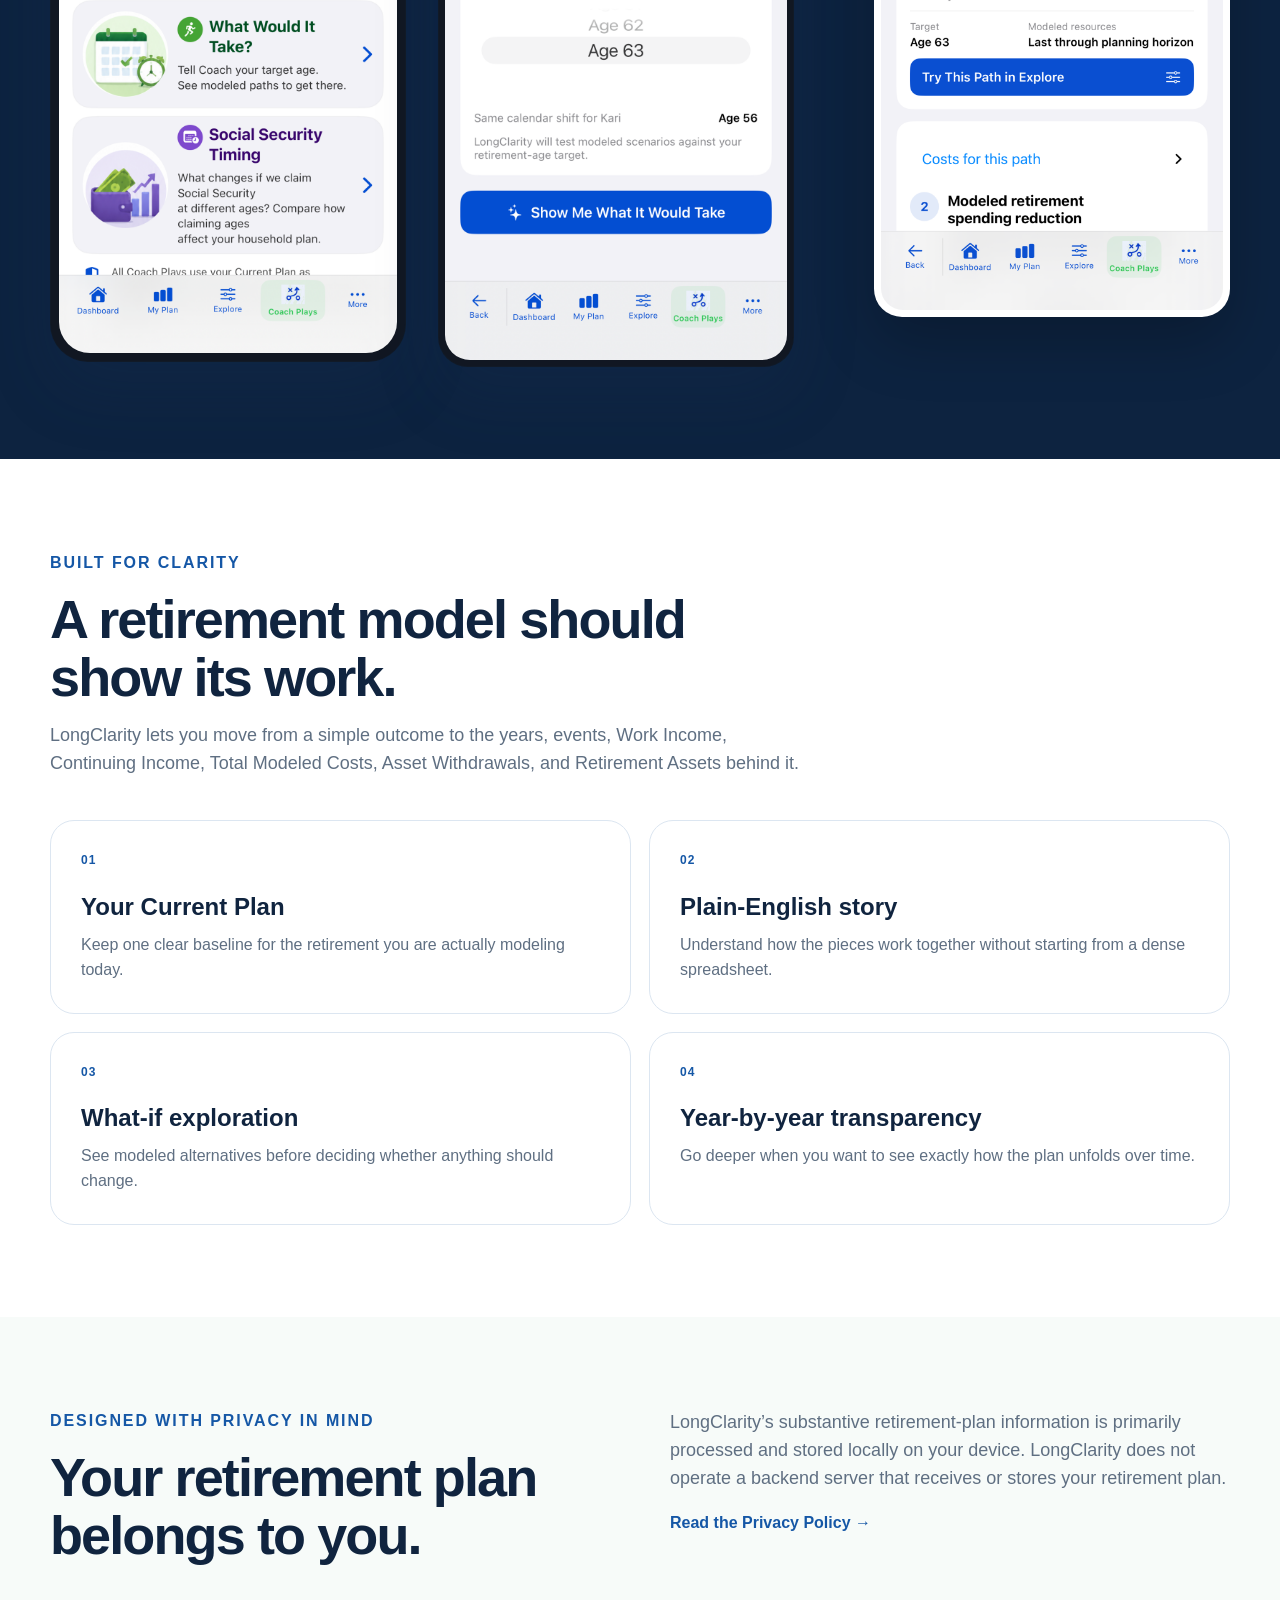
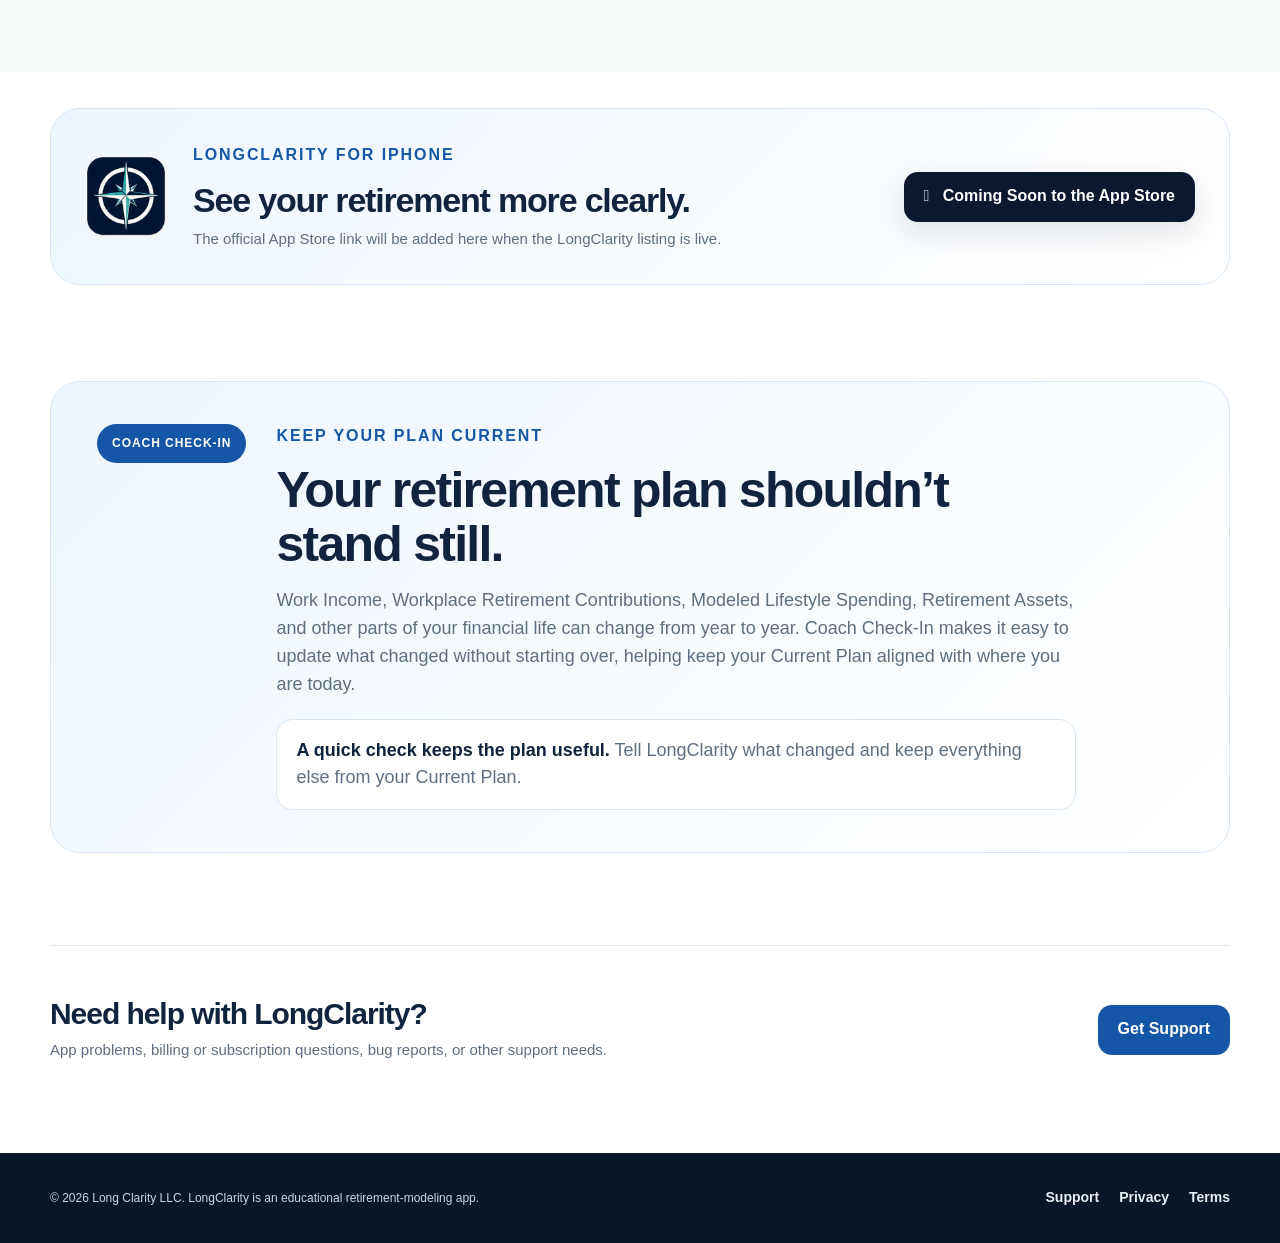
==== commit b4609347: "Updated to reflect significant changes" ====
--- a/index.html
+++ b/index.html
@@ -26,7 +26,7 @@
       <div class="hero-copy">
         <div class="eyebrow">Retirement planning you can actually follow</div>
         <h1>See the retirement you’re planning.</h1>
-        <p class="lead">LongClarity brings your retirement timing, lifestyle, Social Security, pension, healthcare, savings, and retirement assets together—then turns the numbers into a clear modeled story you can explore.</p>
+        <p class="lead">LongClarity brings your retirement timing, Modeled Lifestyle Spending, Healthcare, Continuing Income, and Retirement Assets into one Current Plan—then turns the numbers into a clear retirement story you can explore.</p>
         <div class="hero-actions">
           <span class="app-store-soon"> &nbsp; Coming Soon to the App Store</span>
           <a class="btn secondary" href="#product">See the app</a>
@@ -53,8 +53,8 @@
       <div class="showcase-copy">
         <div class="eyebrow">The Retirement You’ve Planned</div>
         <h2>Numbers are useful. Understanding them is better.</h2>
-        <p>LongClarity translates your Current Plan into a plain-English retirement story: when retirement begins, the lifestyle you modeled, when pension and Social Security start, how retirement assets help fill the gap, and how long modeled resources support the plan.</p>
-        <div class="mini-points"><span>Retirement timing</span><span>Modeled lifestyle</span><span>Income sources</span><span>Retirement assets</span></div>
+        <p>LongClarity translates your Current Plan into a plain-English retirement story: when retirement begins, the Modeled Lifestyle Spending and Healthcare included in the plan, when pension and Social Security start, how Retirement Assets help cover Total Modeled Costs, and your Modeled Funding Through result.</p>
+        <div class="mini-points"><span>Retirement timing</span><span>Modeled Lifestyle Spending</span><span>Continuing Income</span><span>Retirement Assets</span></div>
       </div>
       <div class="device-shot tall-shot"><img src="screenshots/retirement-story.png" alt="The Retirement You've Planned screen showing retirement timing, modeled lifestyle spending, pension, Social Security, and retirement assets in plain English."></div>
     </div>
@@ -65,11 +65,24 @@
       <div class="section-heading centered">
         <div class="eyebrow">See the model</div>
         <h2>Clear visuals without hiding the detail.</h2>
-        <p>Move from the high-level story into the charts behind it. See how retirement funding changes as income sources begin and how modeled retirement assets change over time.</p>
+        <p>Move from the high-level story into the charts behind it. See how Work Income, Continuing Income, and Asset Withdrawals cover Total Modeled Costs, and how Retirement Assets change over time.</p>
       </div>
       <div class="wide-gallery">
-        <figure class="wide-shot"><img src="screenshots/retirement-funding.png" alt="LongClarity Retirement Funding chart showing modeled spending, continuing income, retirement milestones, and funding over time."><figcaption><strong>Retirement Funding</strong><span>See how modeled spending is funded as retirement income sources change.</span></figcaption></figure>
-        <figure class="wide-shot"><img src="screenshots/retirement-assets.png" alt="LongClarity Retirement Assets chart showing projected retirement assets over time."><figcaption><strong>Retirement Assets</strong><span>Follow the modeled asset pool across the retirement horizon.</span></figcaption></figure>
+        <figure class="wide-shot"><img src="screenshots/retirement-funding.png" alt="LongClarity Retirement Funding chart showing Total Modeled Costs, Continuing Income, Asset Withdrawals, and retirement milestones over time."><figcaption><strong>Retirement Funding</strong><span>See how income and Retirement Assets work together to cover Total Modeled Costs over time.</span></figcaption></figure>
+        <figure class="wide-shot"><img src="screenshots/retirement-assets.png" alt="LongClarity Retirement Assets chart showing projected Retirement Assets across the planning horizon."><figcaption><strong>Retirement Assets</strong><span>Follow projected Retirement Assets across the Current Plan’s planning horizon.</span></figcaption></figure>
+      </div>
+    </div>
+  </section>
+
+  <section class="section report-section">
+    <div class="wrap report-grid">
+      <div class="report-preview"><img src="screenshots/modeling-report.png" alt="First page of a LongClarity Retirement Modeling Report showing a retirement story and Current Plan summary."></div>
+      <div class="showcase-copy">
+        <div class="eyebrow">Retirement Modeling Report</div>
+        <h2>Keep a copy of the plan you modeled.</h2>
+        <p>With Premium, create a Retirement Modeling Report PDF that brings together your Current Plan, Retirement Funding, key milestones, assumptions, and year-by-year projection.</p>
+        <p>From your iPhone, save, share, or print the PDF for your own review.</p>
+        <div class="mini-points"><span>Current Plan</span><span>Retirement Funding</span><span>Year-by-year projection</span><span>PDF / Print</span></div>
       </div>
     </div>
   </section>
@@ -79,10 +92,10 @@
       <div class="showcase-copy">
         <div class="eyebrow">Explore Your Options</div>
         <h2>Ask “what if?” without changing your Current Plan.</h2>
-        <p>Explore changes to retirement timing, Social Security, pension assumptions, spending, savings, and other modeled choices. LongClarity keeps the Current Plan visible while showing a Proposed Plan alongside it.</p>
-        <p class="callout-line"><strong>Nothing changes automatically.</strong> You decide whether a modeled change becomes part of your plan.</p>
+        <p>Explore changes to retirement timing, Social Security Claiming Age, pension assumptions, Modeled Lifestyle Spending, Planned Spending Changes, Workplace Retirement Contributions, and other modeled choices. LongClarity compares a Proposed Plan with your Current Plan.</p>
+        <p class="callout-line"><strong>Your Current Plan stays unchanged while you explore.</strong> A Proposed Plan becomes your Current Plan only when you choose Make This My Plan.</p>
       </div>
-      <div class="device-shot tall-shot"><img src="screenshots/explore-proposed.png" alt="Explore Your Options screen comparing Current Plan and Proposed Plan retirement assets and showing modeled choices."></div>
+      <div class="device-shot tall-shot"><img src="screenshots/explore-proposed.png" alt="Explore Your Options screen comparing Current Plan and Proposed Plan Retirement Assets and showing modeled choices."></div>
     </div>
   </section>
 
@@ -105,7 +118,7 @@
 
   <section class="section why-section">
     <div class="wrap">
-      <div class="section-heading"><div class="eyebrow">Built for clarity</div><h2>A retirement model should show its work.</h2><p>LongClarity is designed so you can move from a simple outcome to the underlying years, events, income sources, spending, taxes, cash, and retirement assets behind it.</p></div>
+      <div class="section-heading"><div class="eyebrow">Built for clarity</div><h2>A retirement model should show its work.</h2><p>LongClarity lets you move from a simple outcome to the years, events, Work Income, Continuing Income, Total Modeled Costs, Asset Withdrawals, and Retirement Assets behind it.</p></div>
       <div class="feature-grid">
         <article class="feature-card"><div class="feature-num">01</div><h3>Your Current Plan</h3><p>Keep one clear baseline for the retirement you are actually modeling today.</p></article>
         <article class="feature-card"><div class="feature-num">02</div><h3>Plain-English story</h3><p>Understand how the pieces work together without starting from a dense spreadsheet.</p></article>
@@ -131,7 +144,7 @@
       <div class="checkin-copy">
         <div class="eyebrow">Keep your plan current</div>
         <h2>Your retirement plan shouldn’t stand still.</h2>
-        <p>Income, workplace retirement contributions, spending, account balances, and other parts of your financial life can change from year to year. Coach Check-In makes it easy to update what changed without starting over, helping keep your LongClarity plan aligned with where you are today.</p>
+        <p>Work Income, Workplace Retirement Contributions, Modeled Lifestyle Spending, Retirement Assets, and other parts of your financial life can change from year to year. Coach Check-In makes it easy to update what changed without starting over, helping keep your Current Plan aligned with where you are today.</p>
         <p class="checkin-note"><strong>A quick check keeps the plan useful.</strong> Tell LongClarity what changed and keep everything else from your Current Plan.</p>
       </div>
     </div>
--- a/styles.css
+++ b/styles.css
@@ -15,3 +15,7 @@
 /* Coach Check-In highlight — added 2026-09-02 */
 .checkin-feature{padding-top:0}.checkin-card{position:relative;overflow:hidden;background:linear-gradient(135deg,#edf6ff,#fff);border:1px solid #d7e6f6;border-radius:30px;padding:42px 46px;display:grid;grid-template-columns:auto 1fr;gap:30px;align-items:start}.checkin-badge{background:var(--blue);color:#fff;border-radius:999px;padding:10px 15px;font-size:12px;font-weight:800;letter-spacing:.08em;text-transform:uppercase;white-space:nowrap}.checkin-copy{max-width:800px}.checkin-copy h2{font-size:clamp(34px,4.6vw,50px);line-height:1.08;letter-spacing:-.035em;margin:0 0 16px}.checkin-copy p{font-size:18px;color:var(--muted);margin:0}.checkin-note{margin-top:20px!important;padding:17px 19px;background:#fff;border:1px solid var(--line);border-radius:16px}.checkin-note strong{color:var(--ink)}
 @media(max-width:700px){.checkin-card{grid-template-columns:1fr;padding:30px 24px;gap:20px}.checkin-badge{justify-self:start}.checkin-copy p{font-size:16px}}
+
+/* Retirement Modeling Report */
+.report-section{background:linear-gradient(180deg,#fff,#f6f9fc)}.report-grid{display:grid;grid-template-columns:.8fr 1.2fr;gap:72px;align-items:center}.report-preview{width:min(470px,100%);justify-self:center;background:#fff;border:1px solid var(--line);border-radius:18px;padding:12px;box-shadow:0 24px 60px rgba(23,52,87,.14);transform:rotate(-1deg)}.report-preview img{display:block;width:100%;height:auto;border-radius:8px}
+@media(max-width:900px){.report-grid{grid-template-columns:1fr;gap:42px}.report-preview{width:min(440px,92%);order:2}}
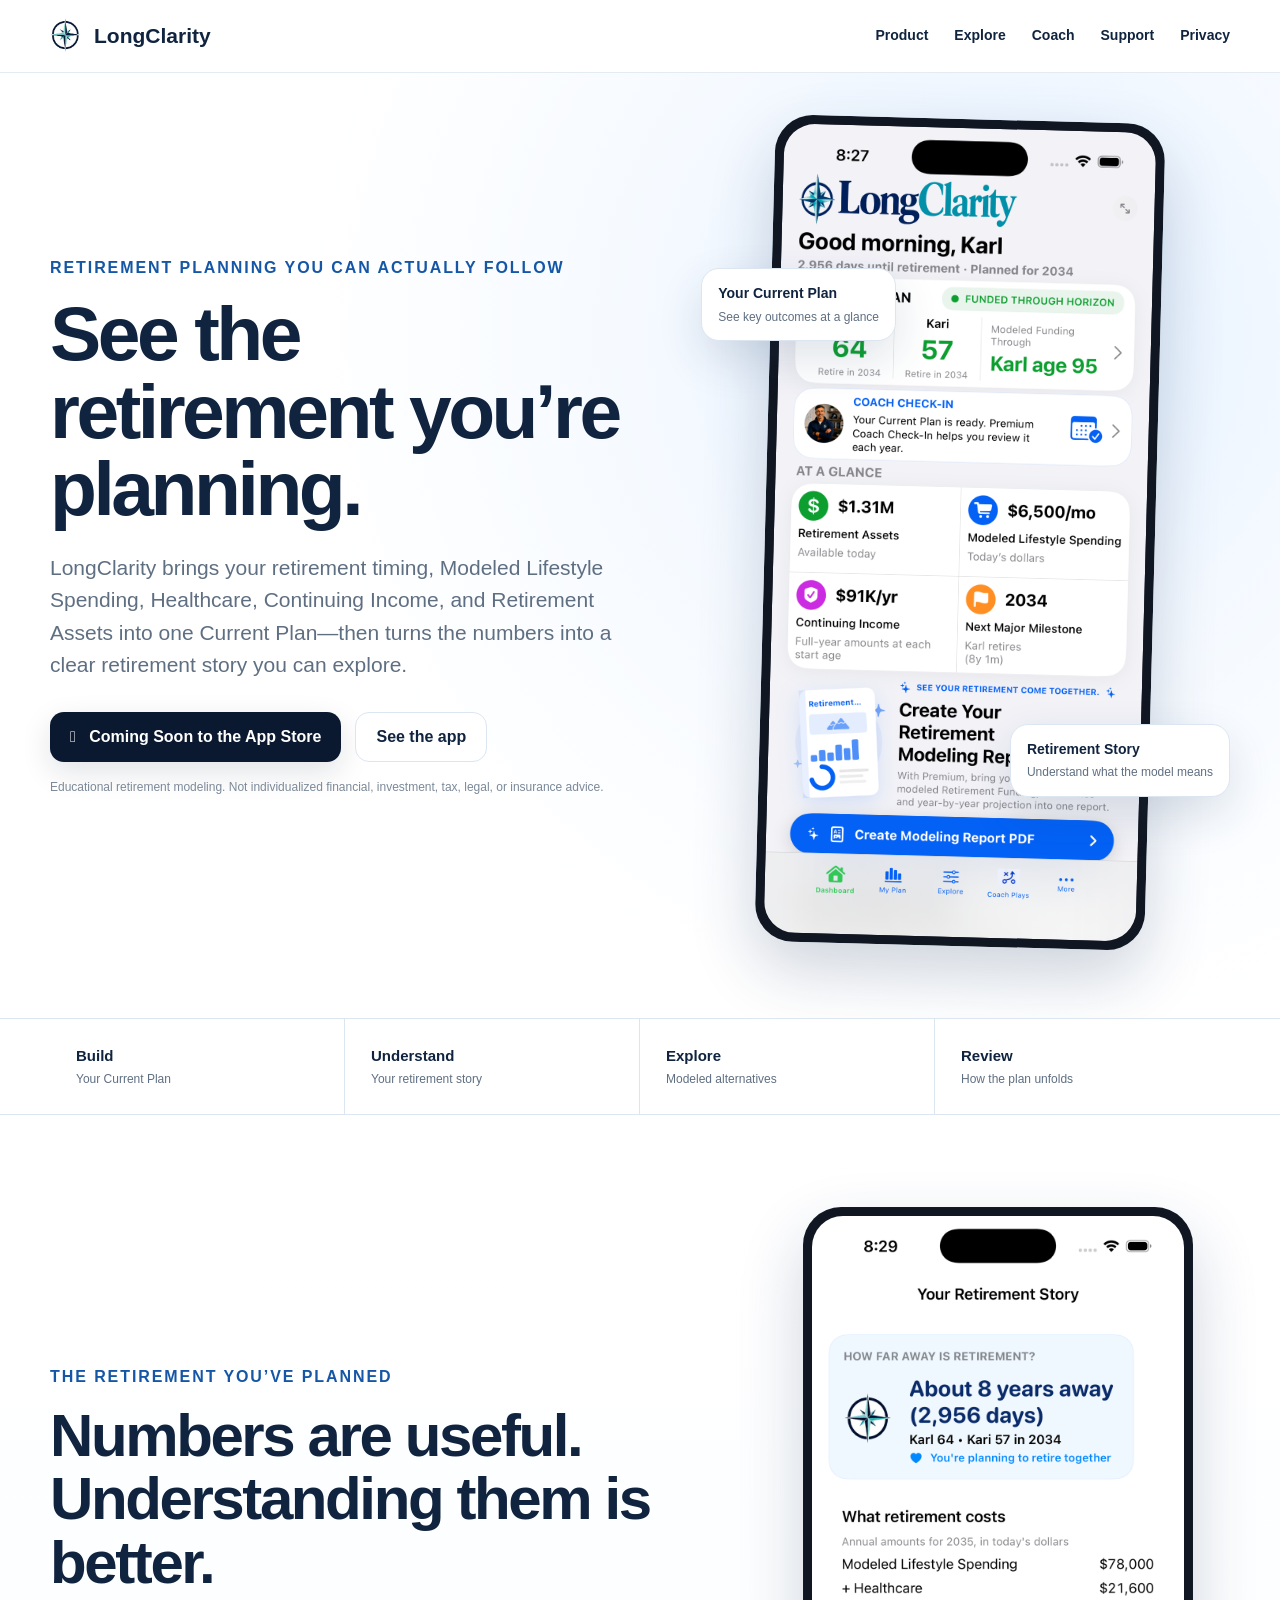
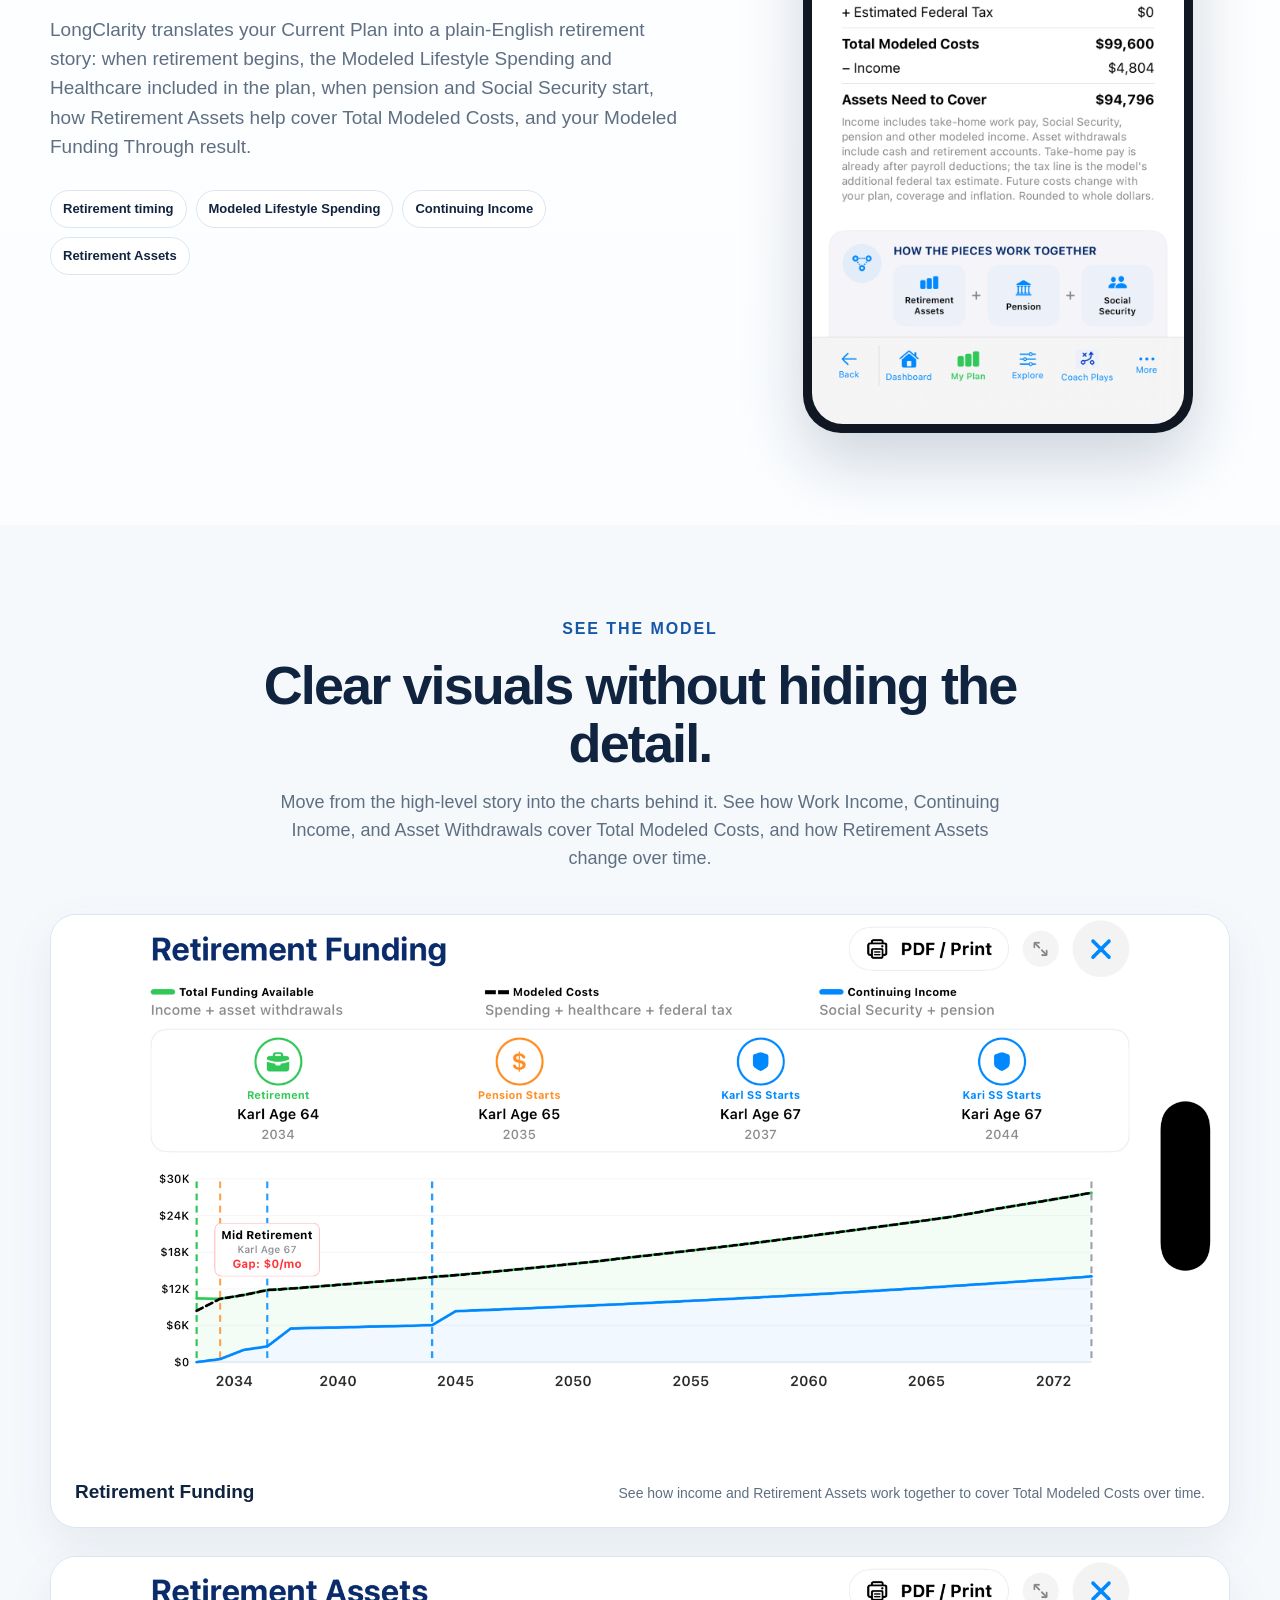
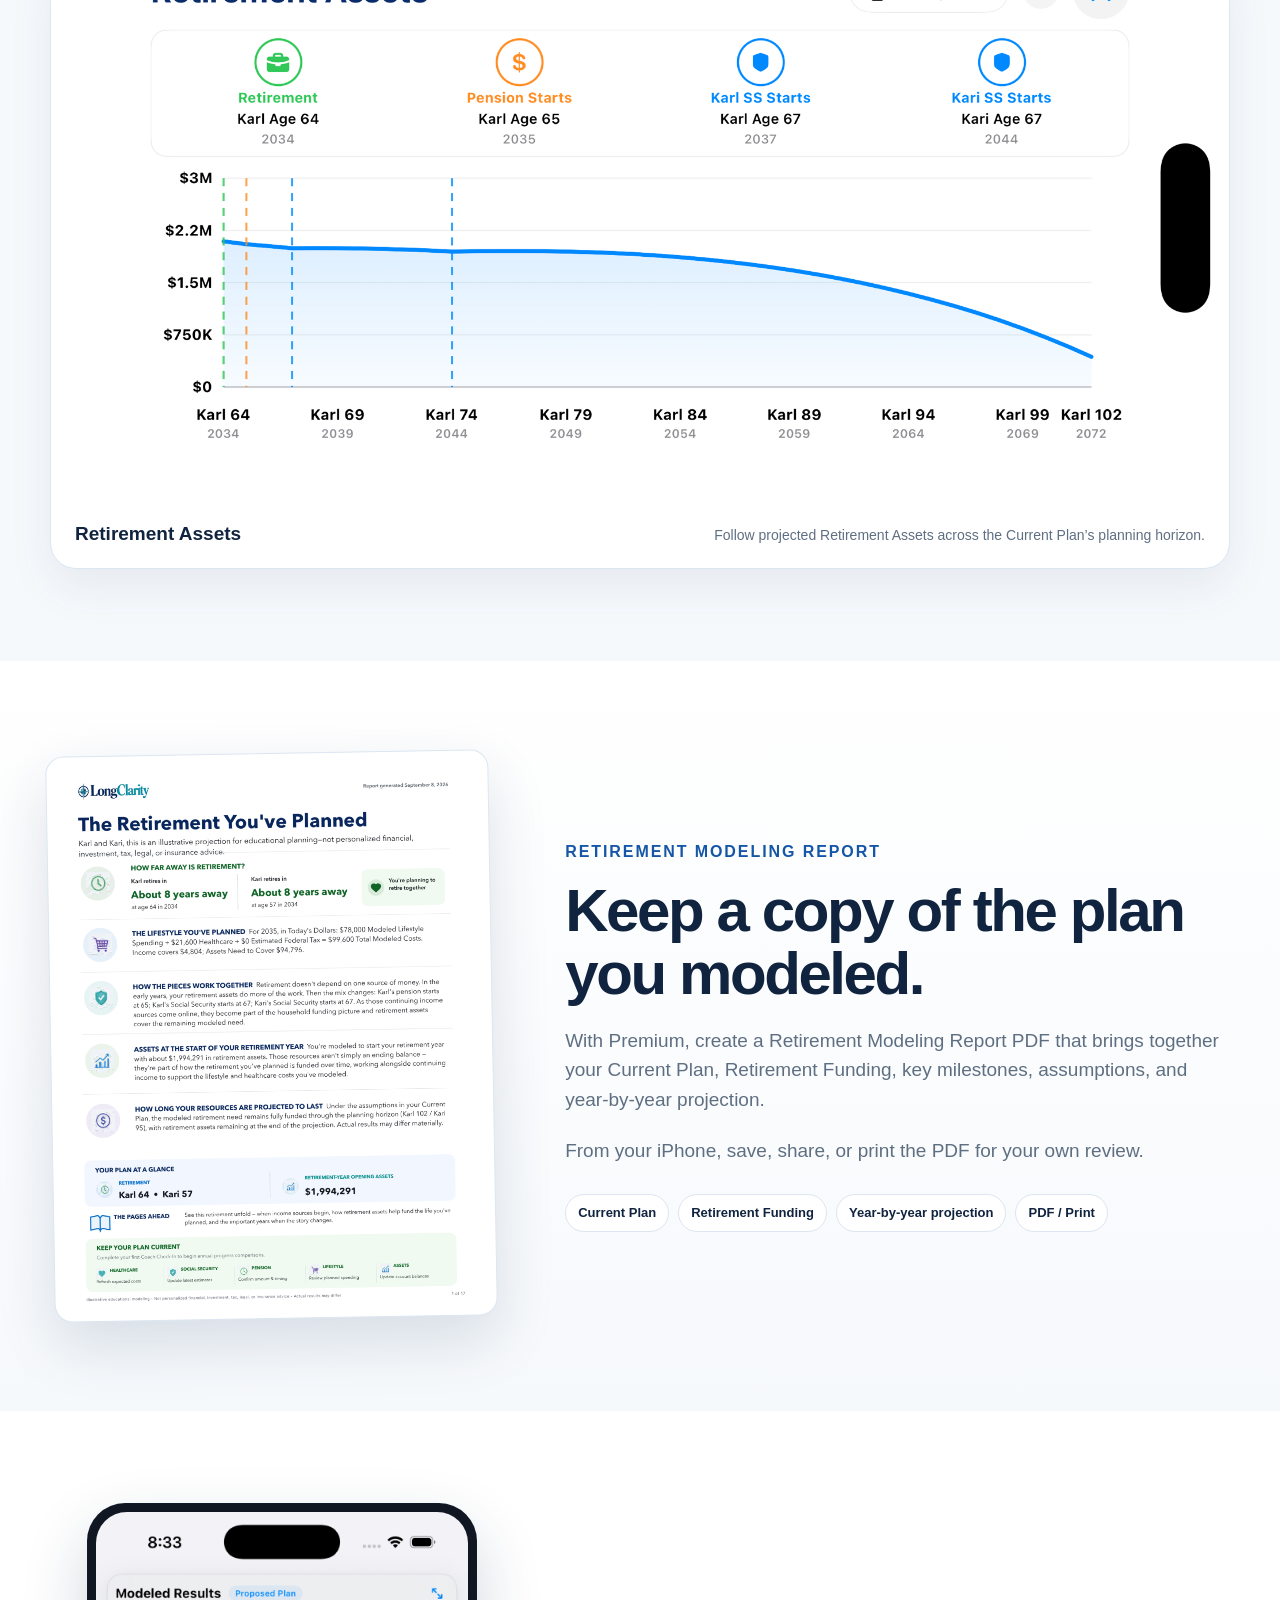
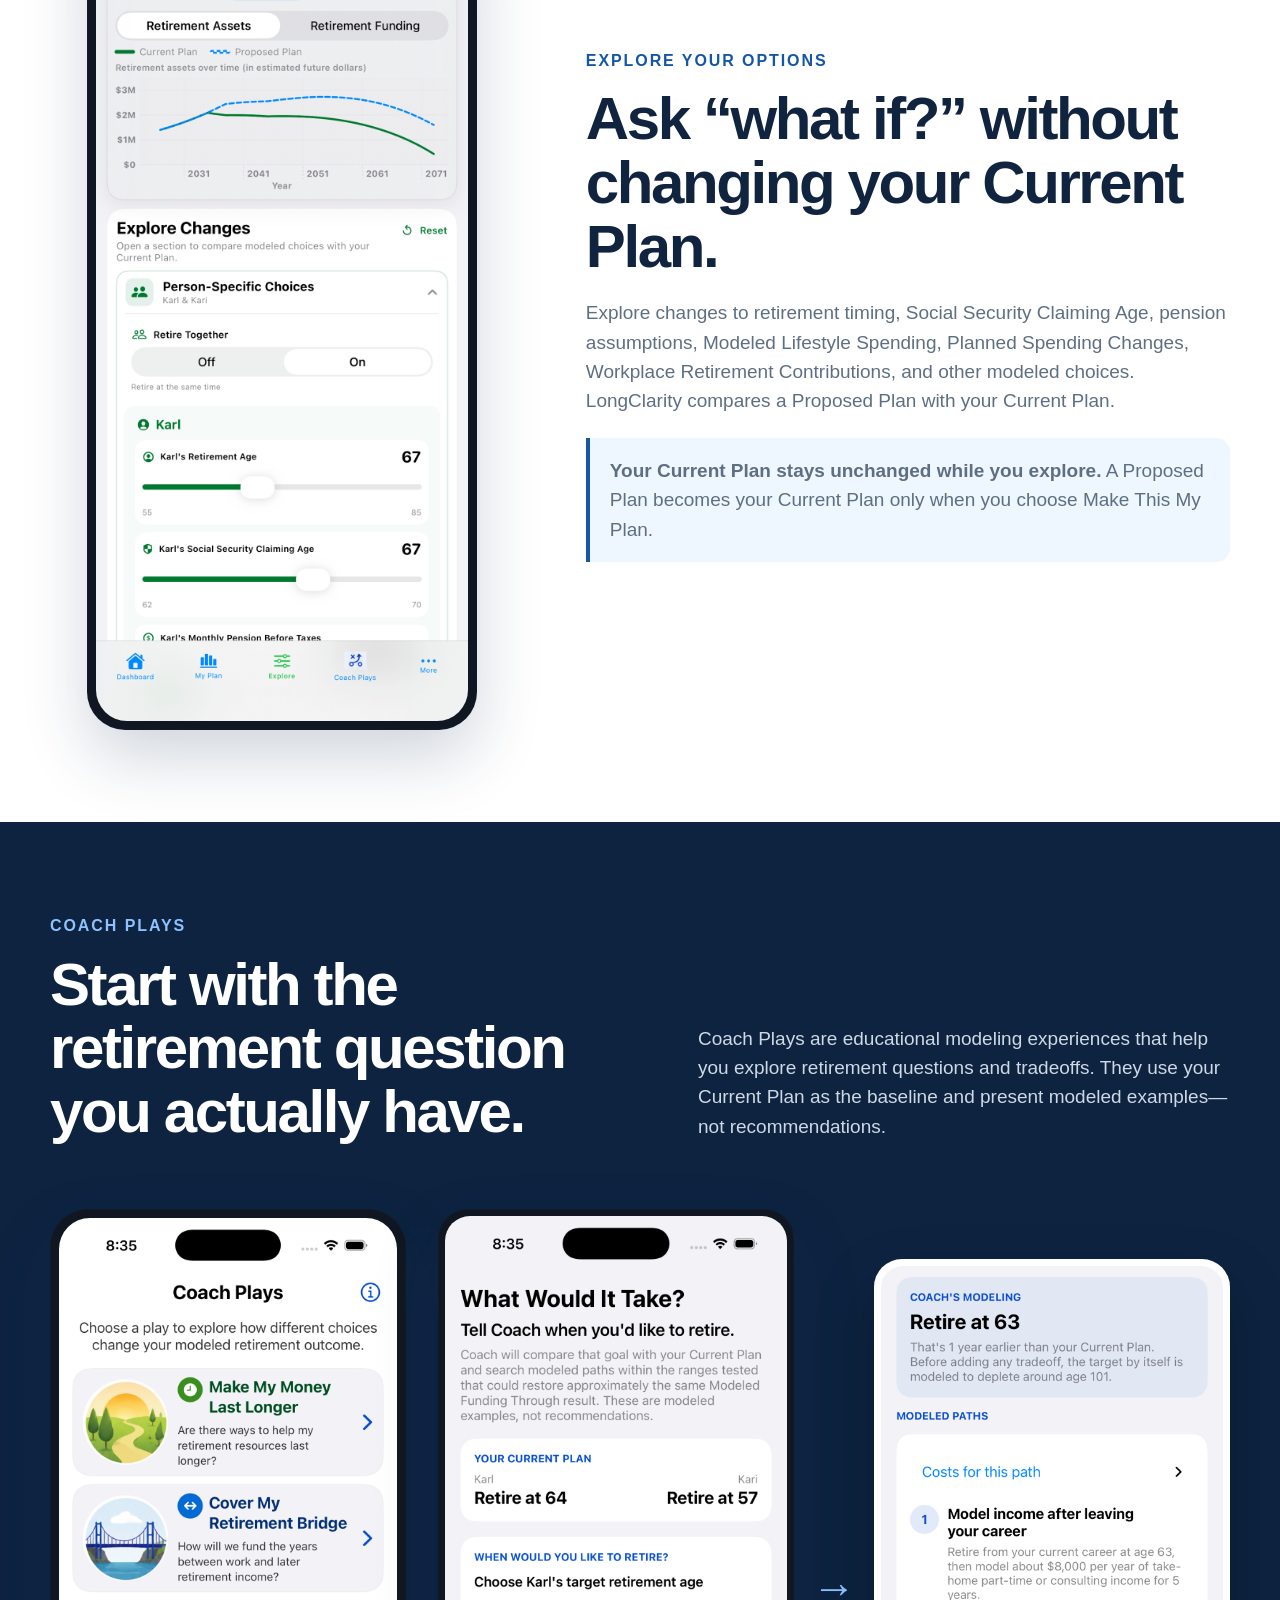
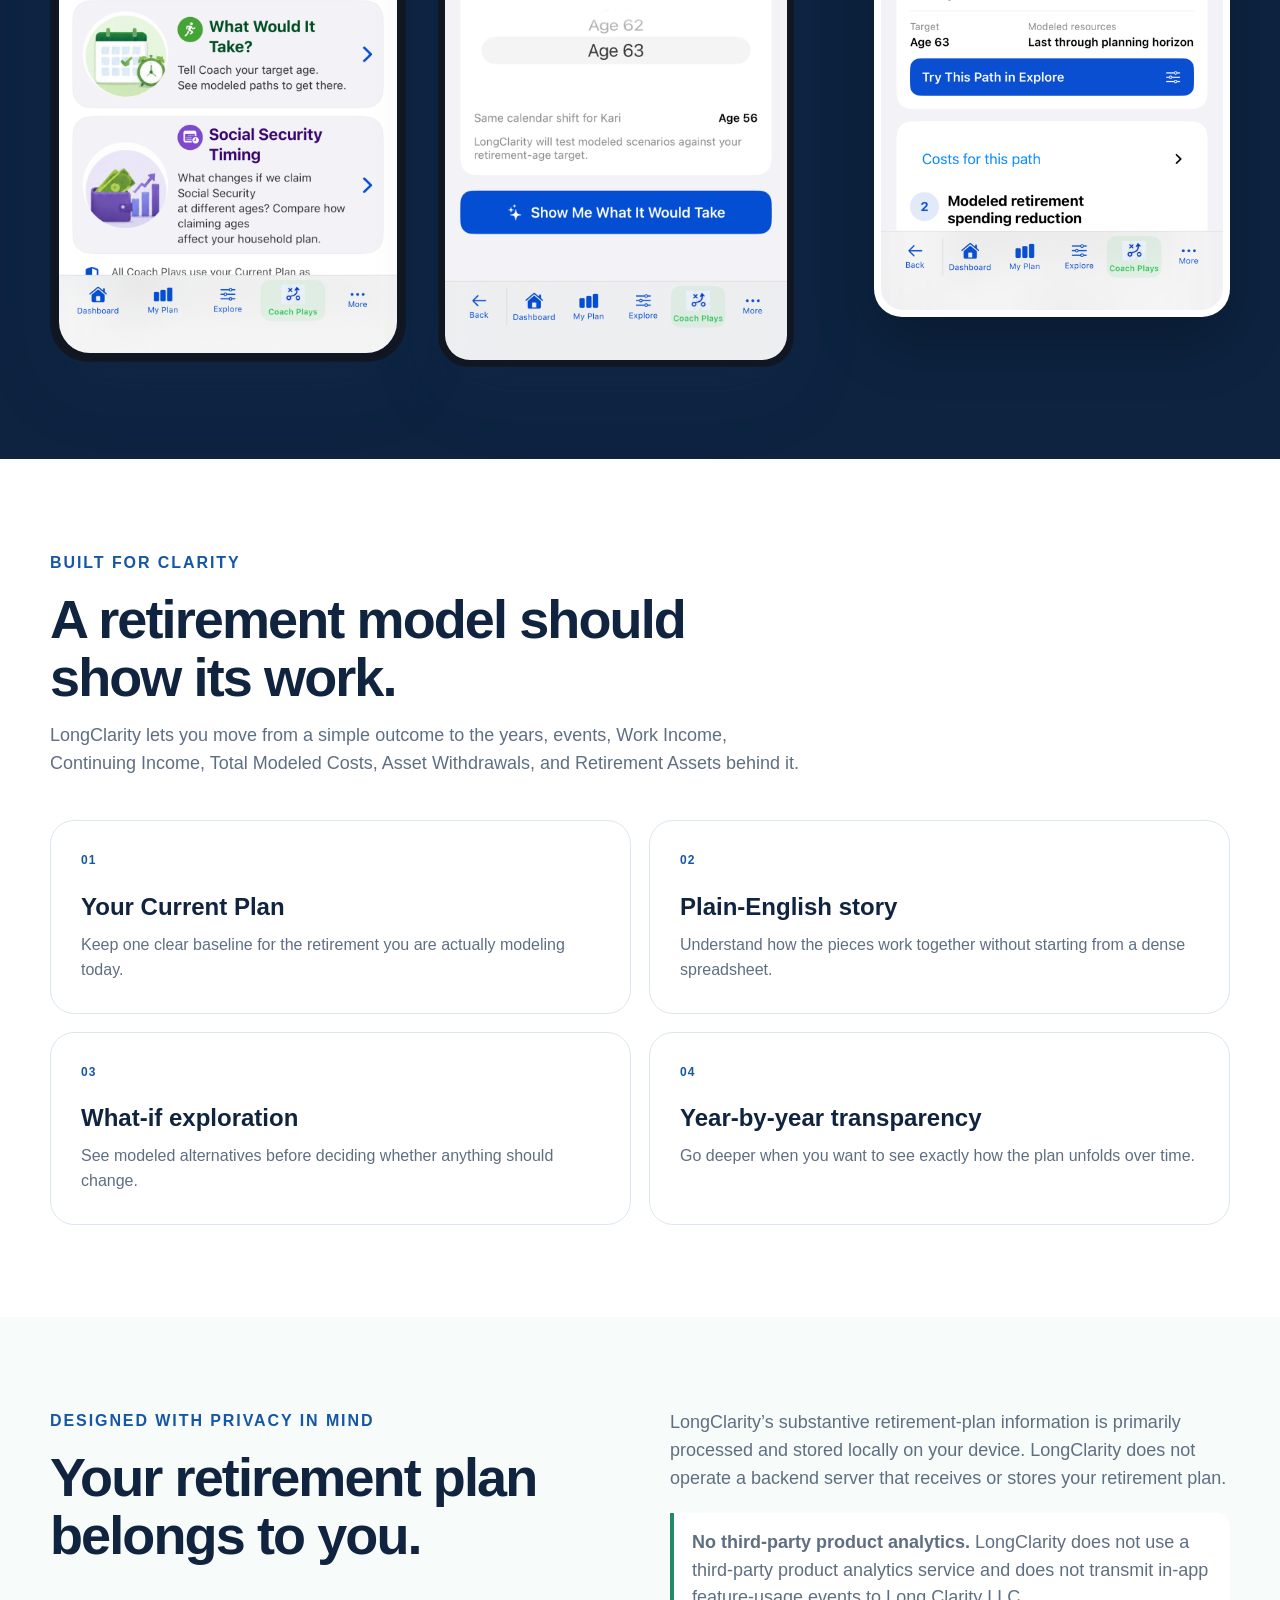
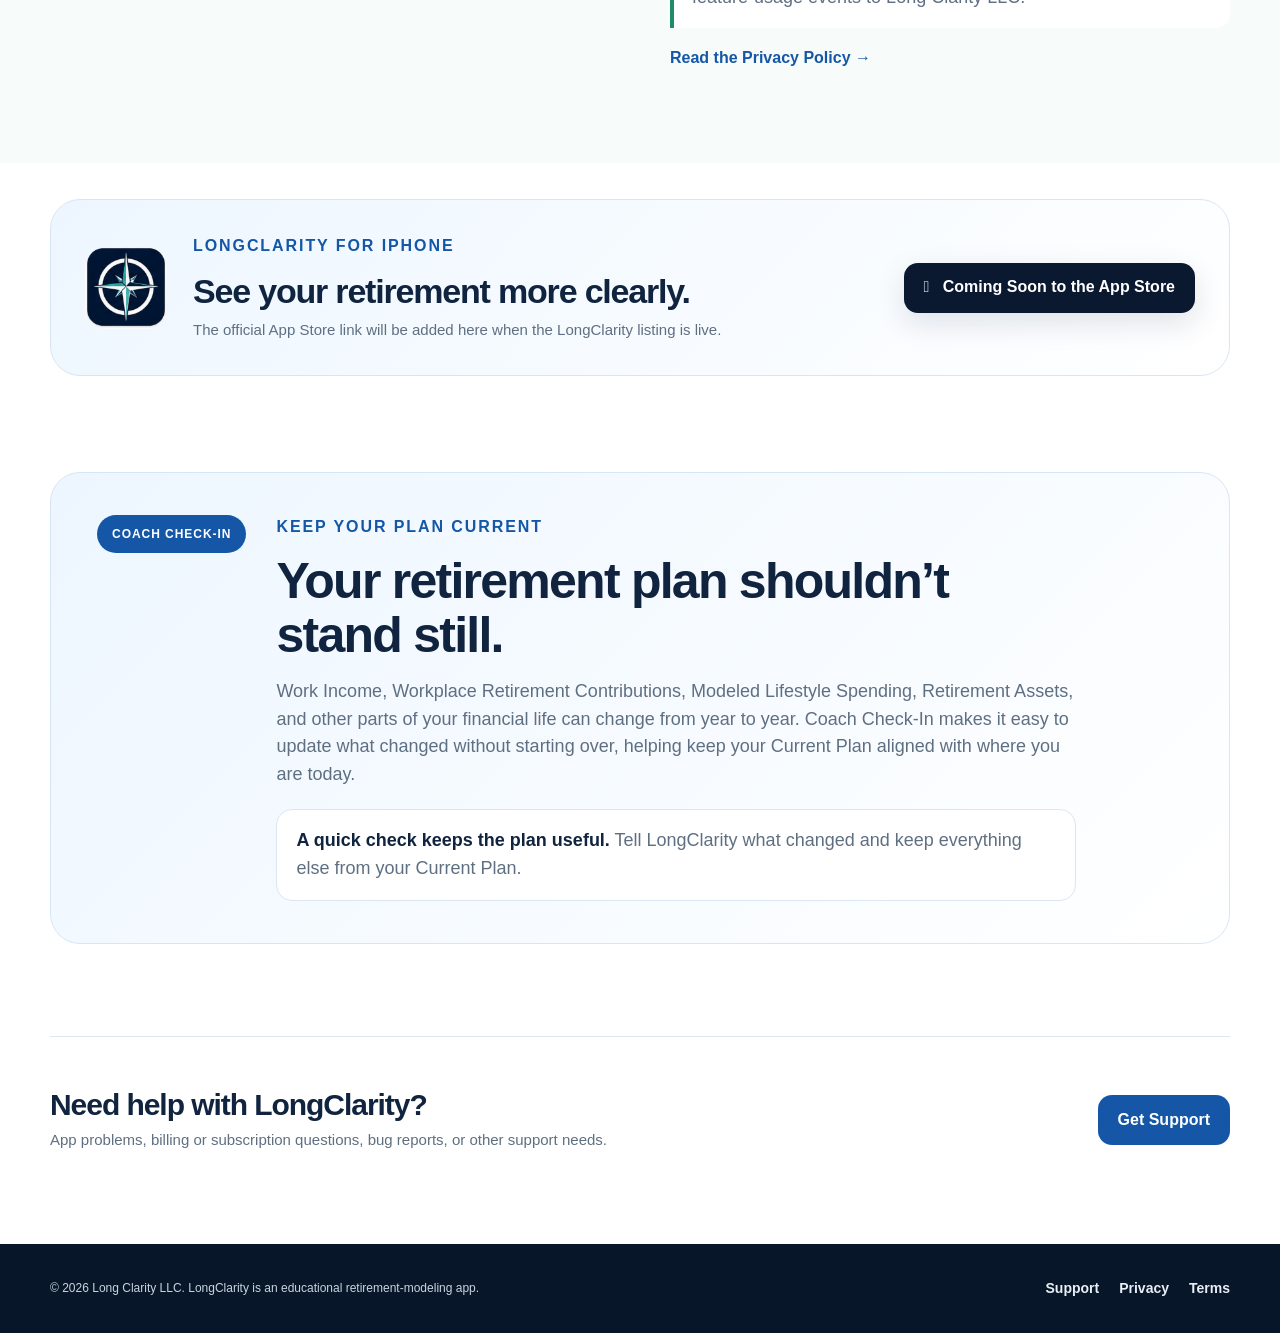
==== commit 4171854b: "Add files via upload" ====
--- a/index.html
+++ b/index.html
@@ -60,7 +60,7 @@
     </div>
   </section>
 
-  <section class="section section-soft analytics-section">
+  <section class="section section-soft model-section">
     <div class="wrap">
       <div class="section-heading centered">
         <div class="eyebrow">See the model</div>
@@ -129,7 +129,7 @@
   </section>
 
   <section class="section privacy-feature">
-    <div class="wrap privacy-grid"><div><div class="eyebrow">Designed with privacy in mind</div><h2>Your retirement plan belongs to you.</h2></div><div><p>LongClarity’s substantive retirement-plan information is primarily processed and stored locally on your device. LongClarity does not operate a backend server that receives or stores your retirement plan.</p><a class="text-link" href="privacy.html">Read the Privacy Policy →</a></div></div>
+    <div class="wrap privacy-grid"><div><div class="eyebrow">Designed with privacy in mind</div><h2>Your retirement plan belongs to you.</h2></div><div><p>LongClarity’s substantive retirement-plan information is primarily processed and stored locally on your device. LongClarity does not operate a backend server that receives or stores your retirement plan.</p><p class="privacy-note"><strong>No third-party product analytics.</strong> LongClarity does not use a third-party product analytics service and does not transmit in-app feature-usage events to Long Clarity LLC.</p><a class="text-link" href="privacy.html">Read the Privacy Policy →</a></div></div>
   </section>
 
   <section class="cta-section"><div class="wrap cta-card">
--- a/styles.css
+++ b/styles.css
@@ -3,7 +3,7 @@
 @media(max-width:640px){.wrap{width:min(100% - 28px,1180px)}.nav{height:64px}.nav nav{gap:14px}.nav nav a{font-size:12px}.hide-mobile{display:none}.hero{padding:48px 0}.hero h1{font-size:48px}.lead{font-size:18px}.hero-visual{min-height:490px}.phone-main{width:250px}.phone-screen{min-height:480px}.preview-home{padding-top:38px}.orbit-one{left:0;top:8%}.orbit-two{right:0;bottom:8%}.section{padding:68px 0}.screenshot-row{grid-template-columns:1fr}.phone.small{max-width:250px}.trust-grid{grid-template-columns:1fr}.trust-grid>div{border-right:0!important;border-bottom:1px solid var(--line)}.trust-grid>div:last-child{border-bottom:0}.cta-card{grid-template-columns:1fr}.cta-icon{width:68px;height:68px}.support-inline,.foot{align-items:flex-start;flex-direction:column}.hero-actions{align-items:stretch}.hero-actions>*{width:100%}}
 
 /* Product showcase additions — real LongClarity screenshots */
-.actual-product{min-height:650px}.device-shot{overflow:hidden;border-radius:38px;background:#111722;padding:8px;box-shadow:0 28px 65px rgba(23,52,87,.20);border:1px solid rgba(20,50,80,.10)}.device-shot img{display:block;width:100%;height:auto;border-radius:31px}.hero-device{width:min(390px,88%);transform:rotate(1.5deg)}.story-section{background:linear-gradient(180deg,#fff,#fbfdff)}.split-showcase{display:grid;grid-template-columns:1fr .72fr;gap:72px;align-items:center}.split-showcase.reverse{grid-template-columns:.72fr 1fr}.split-showcase.reverse .showcase-copy{grid-column:2}.split-showcase.reverse .device-shot{grid-row:1;grid-column:1}.showcase-copy h2,.coach-heading-grid h2{font-size:clamp(38px,5vw,60px);line-height:1.06;letter-spacing:-.04em;margin:0 0 20px}.showcase-copy p,.coach-heading-grid p{font-size:19px;color:var(--muted);margin:0 0 22px}.tall-shot{width:min(390px,100%);justify-self:center}.mini-points{display:flex;flex-wrap:wrap;gap:9px;margin-top:28px}.mini-points span{border:1px solid var(--line);background:#fff;border-radius:999px;padding:8px 12px;font-size:13px;font-weight:700}.analytics-section{overflow:hidden}.wide-gallery{display:grid;gap:28px}.wide-shot{margin:0;background:#fff;border:1px solid var(--line);border-radius:26px;overflow:hidden;box-shadow:0 18px 45px rgba(32,64,100,.08)}.wide-shot img{display:block;width:100%;height:auto}.wide-shot figcaption{padding:20px 24px;display:flex;justify-content:space-between;gap:25px;align-items:baseline}.wide-shot figcaption strong{font-size:19px}.wide-shot figcaption span{color:var(--muted);font-size:14px}.callout-line{padding:18px 20px;border-left:4px solid var(--blue);background:var(--sky);border-radius:0 14px 14px 0}.coach-section{background:#0d2340}.coach-heading-grid{display:grid;grid-template-columns:1.05fr .95fr;gap:60px;align-items:end;margin-bottom:46px}.coach-heading-grid p{color:#ced9e6}.coach-heading-grid .eyebrow{color:#8ec2ff}.coach-showcase{display:grid;grid-template-columns:.62fr 1.38fr;gap:32px;align-items:start}.coach-list{width:100%;max-width:370px}.coach-flow{display:grid;grid-template-columns:minmax(0,1fr) auto minmax(0,1fr);gap:18px;align-items:center}.coach-step{padding:6px;border-radius:30px}.coach-step img{border-radius:25px}.flow-arrow{font-size:44px;font-weight:800;color:#8ec2ff}.result-shot{background:#fff;border-radius:28px;padding:7px;overflow:hidden;box-shadow:0 25px 60px rgba(0,0,0,.22)}.result-shot img{width:100%;height:auto;display:block;border-radius:22px}.why-section{background:#fff}
+.actual-product{min-height:650px}.device-shot{overflow:hidden;border-radius:38px;background:#111722;padding:8px;box-shadow:0 28px 65px rgba(23,52,87,.20);border:1px solid rgba(20,50,80,.10)}.device-shot img{display:block;width:100%;height:auto;border-radius:31px}.hero-device{width:min(390px,88%);transform:rotate(1.5deg)}.story-section{background:linear-gradient(180deg,#fff,#fbfdff)}.split-showcase{display:grid;grid-template-columns:1fr .72fr;gap:72px;align-items:center}.split-showcase.reverse{grid-template-columns:.72fr 1fr}.split-showcase.reverse .showcase-copy{grid-column:2}.split-showcase.reverse .device-shot{grid-row:1;grid-column:1}.showcase-copy h2,.coach-heading-grid h2{font-size:clamp(38px,5vw,60px);line-height:1.06;letter-spacing:-.04em;margin:0 0 20px}.showcase-copy p,.coach-heading-grid p{font-size:19px;color:var(--muted);margin:0 0 22px}.tall-shot{width:min(390px,100%);justify-self:center}.mini-points{display:flex;flex-wrap:wrap;gap:9px;margin-top:28px}.mini-points span{border:1px solid var(--line);background:#fff;border-radius:999px;padding:8px 12px;font-size:13px;font-weight:700}.model-section{overflow:hidden}.wide-gallery{display:grid;gap:28px}.wide-shot{margin:0;background:#fff;border:1px solid var(--line);border-radius:26px;overflow:hidden;box-shadow:0 18px 45px rgba(32,64,100,.08)}.wide-shot img{display:block;width:100%;height:auto}.wide-shot figcaption{padding:20px 24px;display:flex;justify-content:space-between;gap:25px;align-items:baseline}.wide-shot figcaption strong{font-size:19px}.wide-shot figcaption span{color:var(--muted);font-size:14px}.callout-line{padding:18px 20px;border-left:4px solid var(--blue);background:var(--sky);border-radius:0 14px 14px 0}.coach-section{background:#0d2340}.coach-heading-grid{display:grid;grid-template-columns:1.05fr .95fr;gap:60px;align-items:end;margin-bottom:46px}.coach-heading-grid p{color:#ced9e6}.coach-heading-grid .eyebrow{color:#8ec2ff}.coach-showcase{display:grid;grid-template-columns:.62fr 1.38fr;gap:32px;align-items:start}.coach-list{width:100%;max-width:370px}.coach-flow{display:grid;grid-template-columns:minmax(0,1fr) auto minmax(0,1fr);gap:18px;align-items:center}.coach-step{padding:6px;border-radius:30px}.coach-step img{border-radius:25px}.flow-arrow{font-size:44px;font-weight:800;color:#8ec2ff}.result-shot{background:#fff;border-radius:28px;padding:7px;overflow:hidden;box-shadow:0 25px 60px rgba(0,0,0,.22)}.result-shot img{width:100%;height:auto;display:block;border-radius:22px}.why-section{background:#fff}
 @media(max-width:980px){.split-showcase,.split-showcase.reverse,.coach-heading-grid,.coach-showcase{grid-template-columns:1fr}.split-showcase.reverse .showcase-copy,.split-showcase.reverse .device-shot{grid-column:auto;grid-row:auto}.split-showcase.reverse .device-shot{order:2}.coach-flow{max-width:760px;margin:auto}.coach-list{justify-self:center}.wide-shot figcaption{align-items:flex-start;flex-direction:column;gap:4px}}
 @media(max-width:700px){.actual-product{min-height:540px}.hero-device{width:min(310px,88%)}.orbit-card{display:none}.split-showcase{gap:38px}.tall-shot{width:min(310px,92%)}.wide-gallery{gap:18px}.wide-shot{border-radius:18px}.wide-shot figcaption{padding:15px 17px}.coach-flow{grid-template-columns:1fr;gap:20px}.flow-arrow{transform:rotate(90deg);text-align:center;font-size:34px}.coach-step,.result-shot{width:min(330px,94%);justify-self:center}.coach-heading-grid{gap:18px}.showcase-copy h2,.coach-heading-grid h2{font-size:40px}}
 
@@ -19,3 +19,5 @@
 /* Retirement Modeling Report */
 .report-section{background:linear-gradient(180deg,#fff,#f6f9fc)}.report-grid{display:grid;grid-template-columns:.8fr 1.2fr;gap:72px;align-items:center}.report-preview{width:min(470px,100%);justify-self:center;background:#fff;border:1px solid var(--line);border-radius:18px;padding:12px;box-shadow:0 24px 60px rgba(23,52,87,.14);transform:rotate(-1deg)}.report-preview img{display:block;width:100%;height:auto;border-radius:8px}
 @media(max-width:900px){.report-grid{grid-template-columns:1fr;gap:42px}.report-preview{width:min(440px,92%);order:2}}
+
+.privacy-note{margin-top:20px!important;padding:16px 18px;border-left:4px solid var(--green);background:#fff;border-radius:0 14px 14px 0}
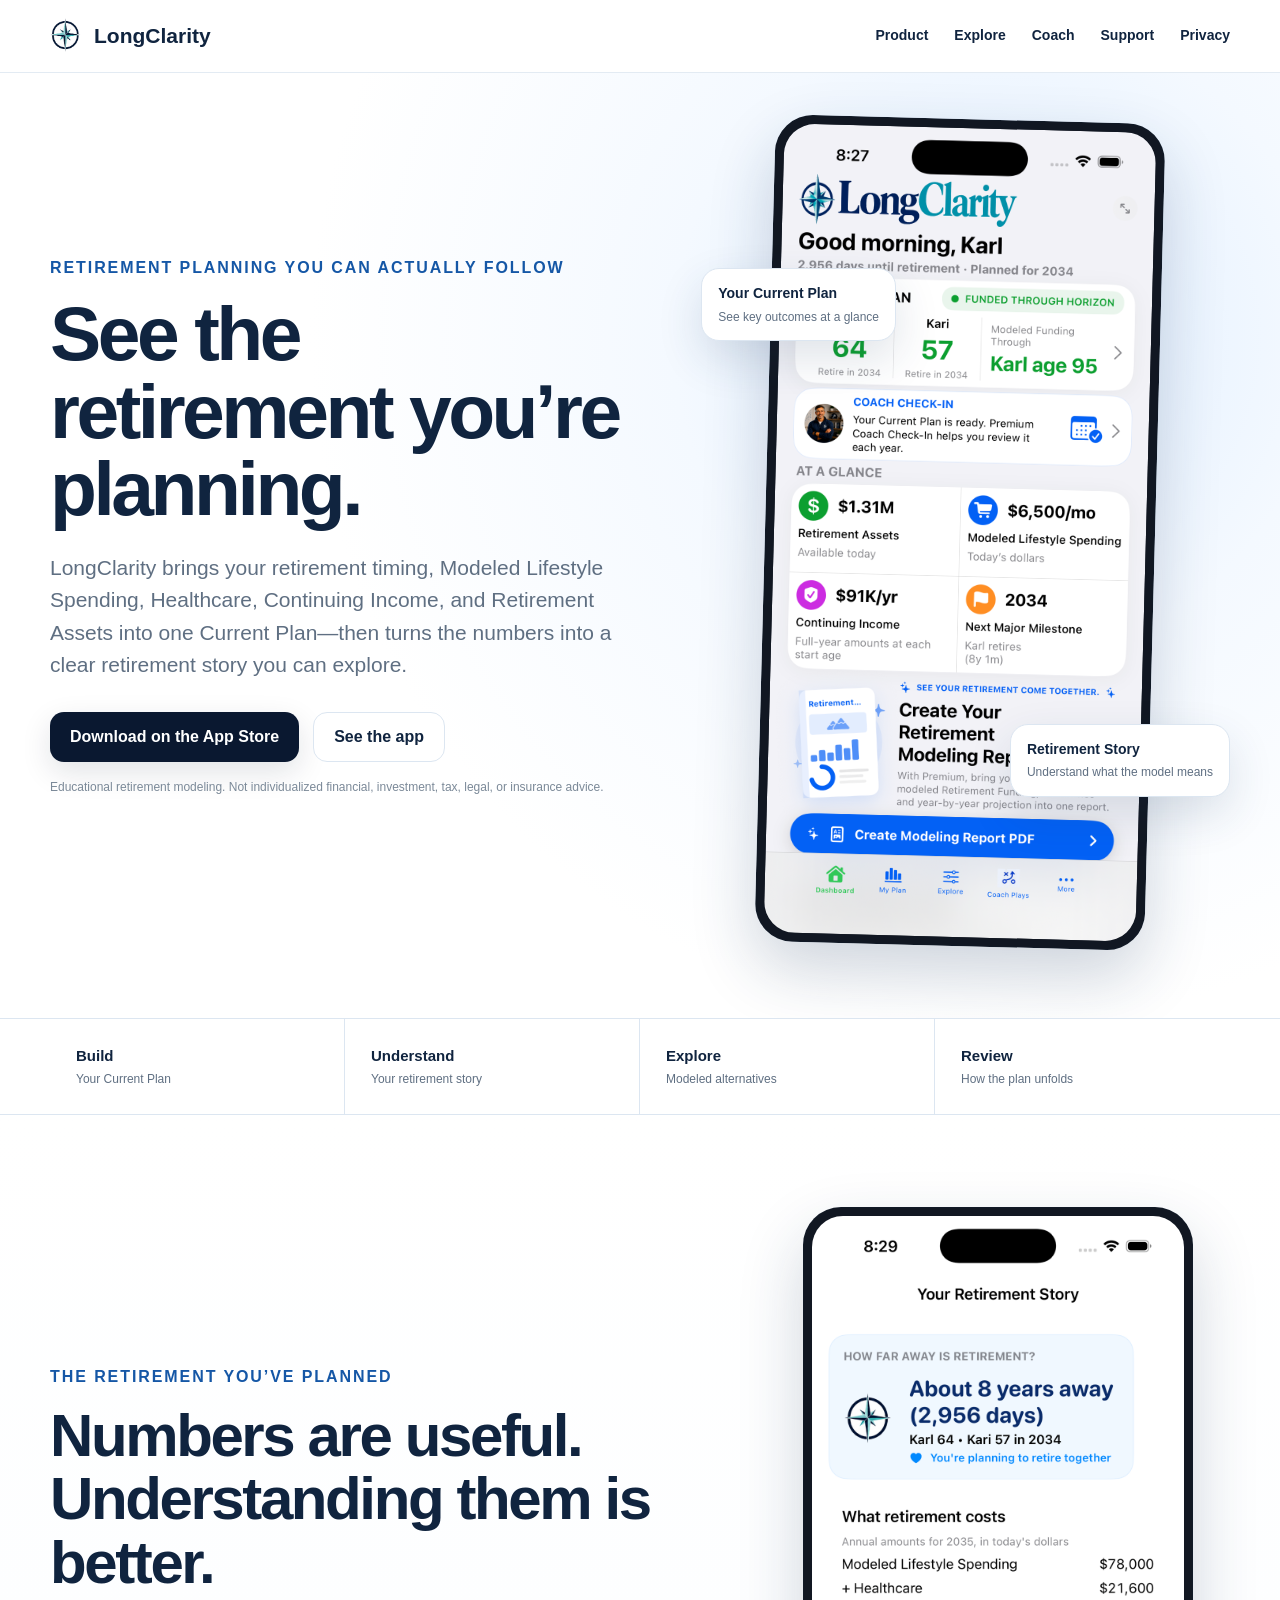
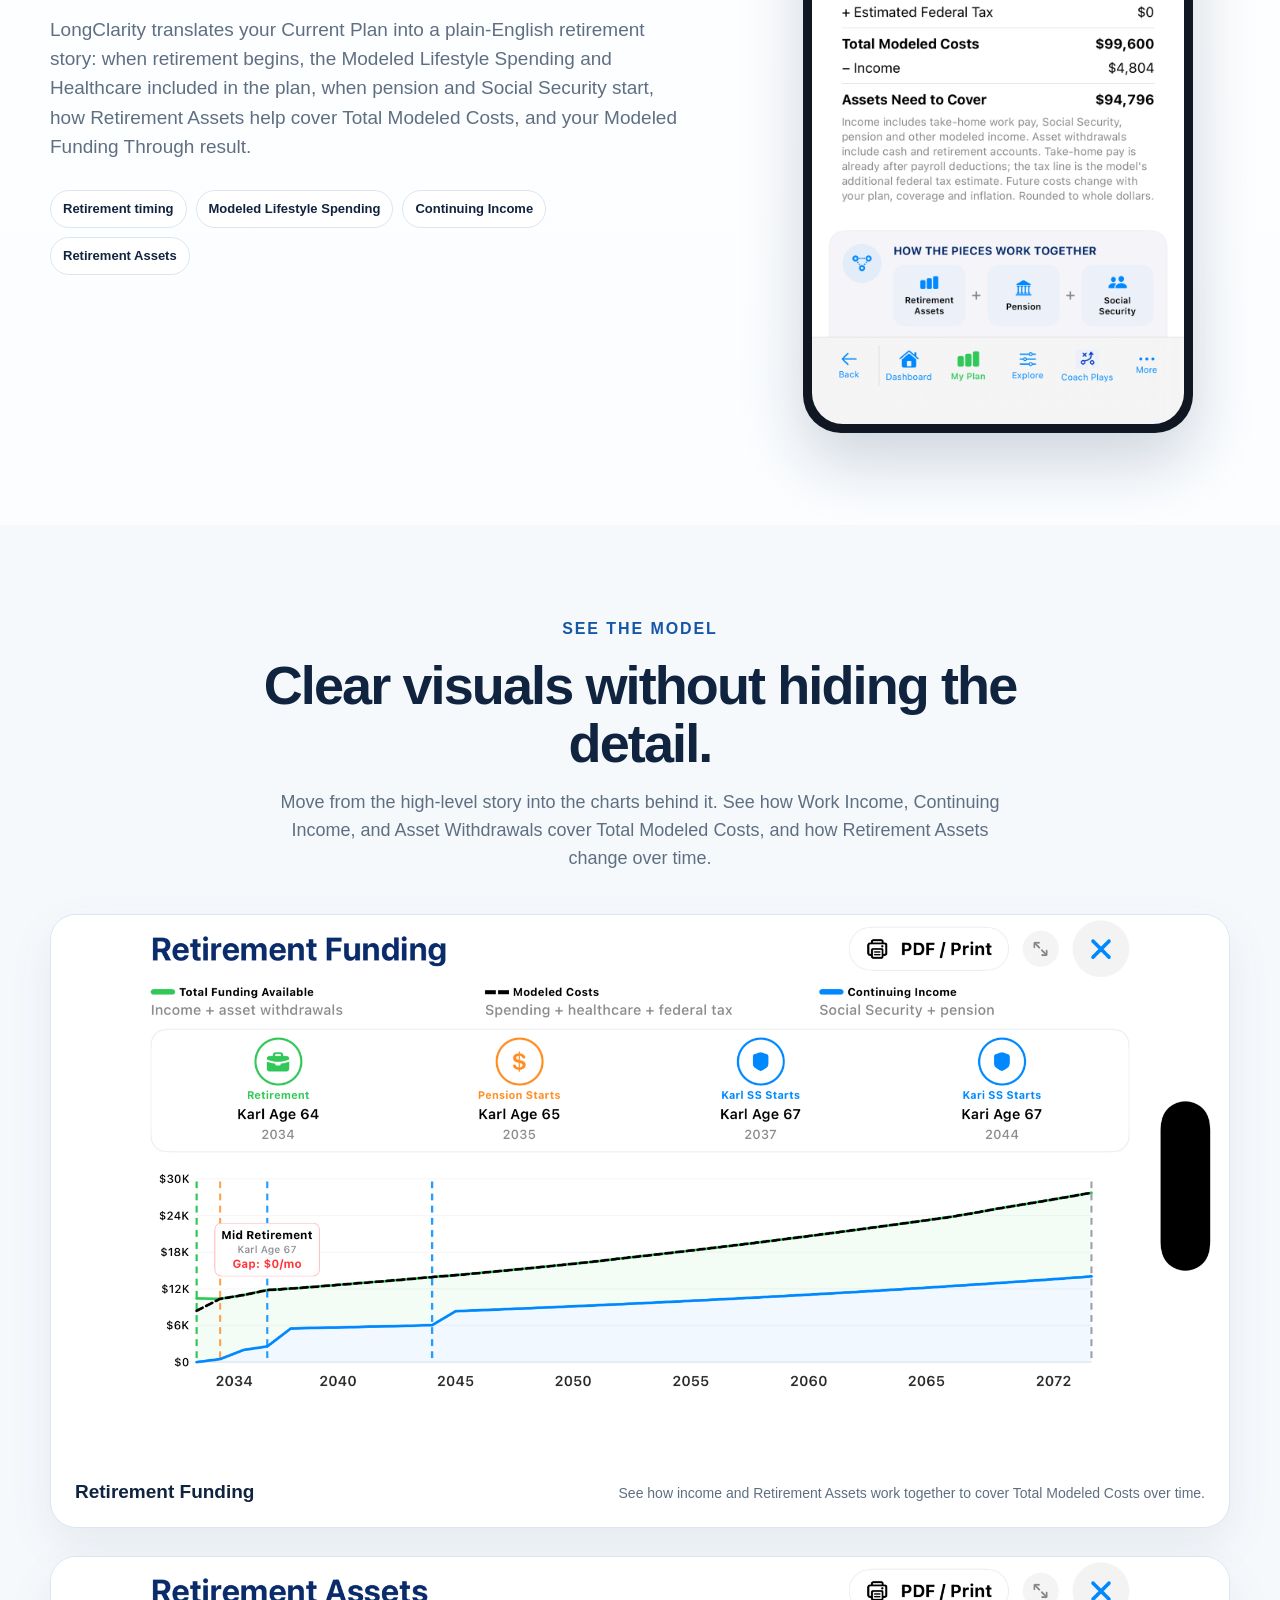
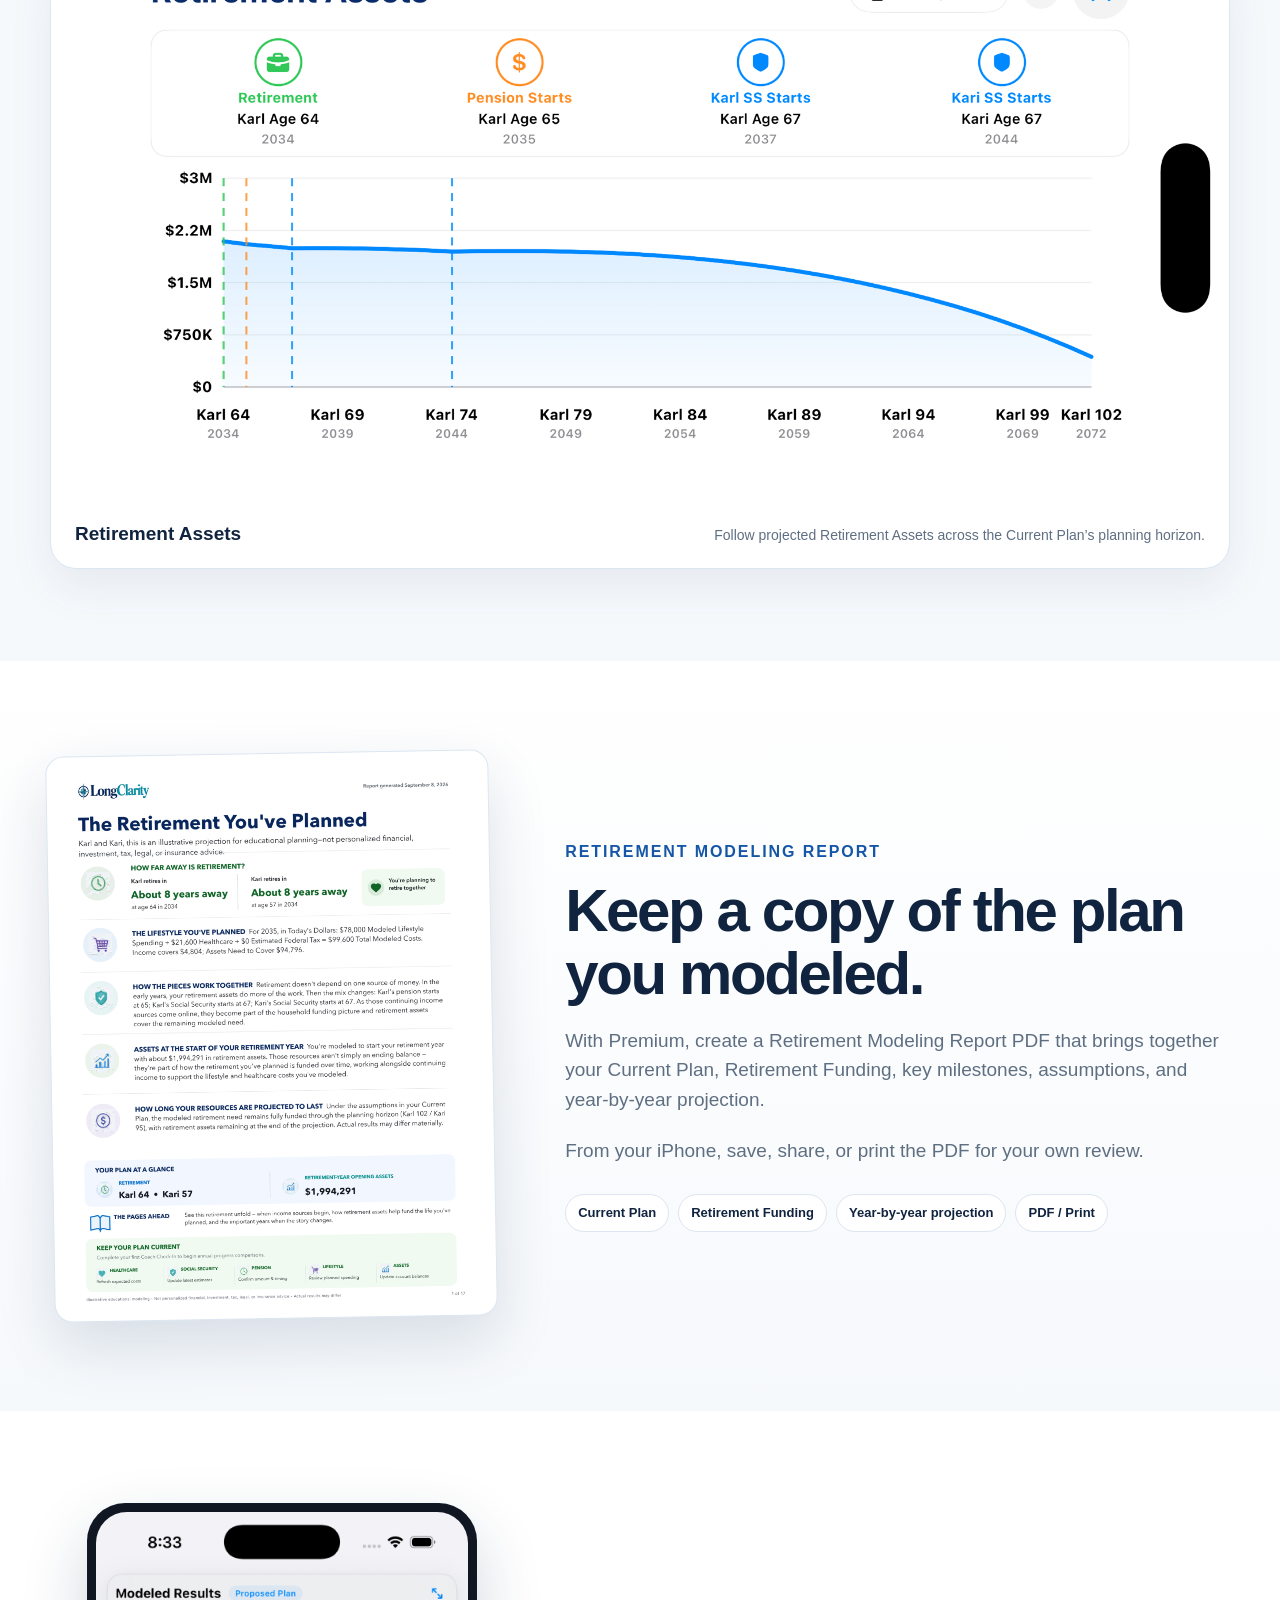
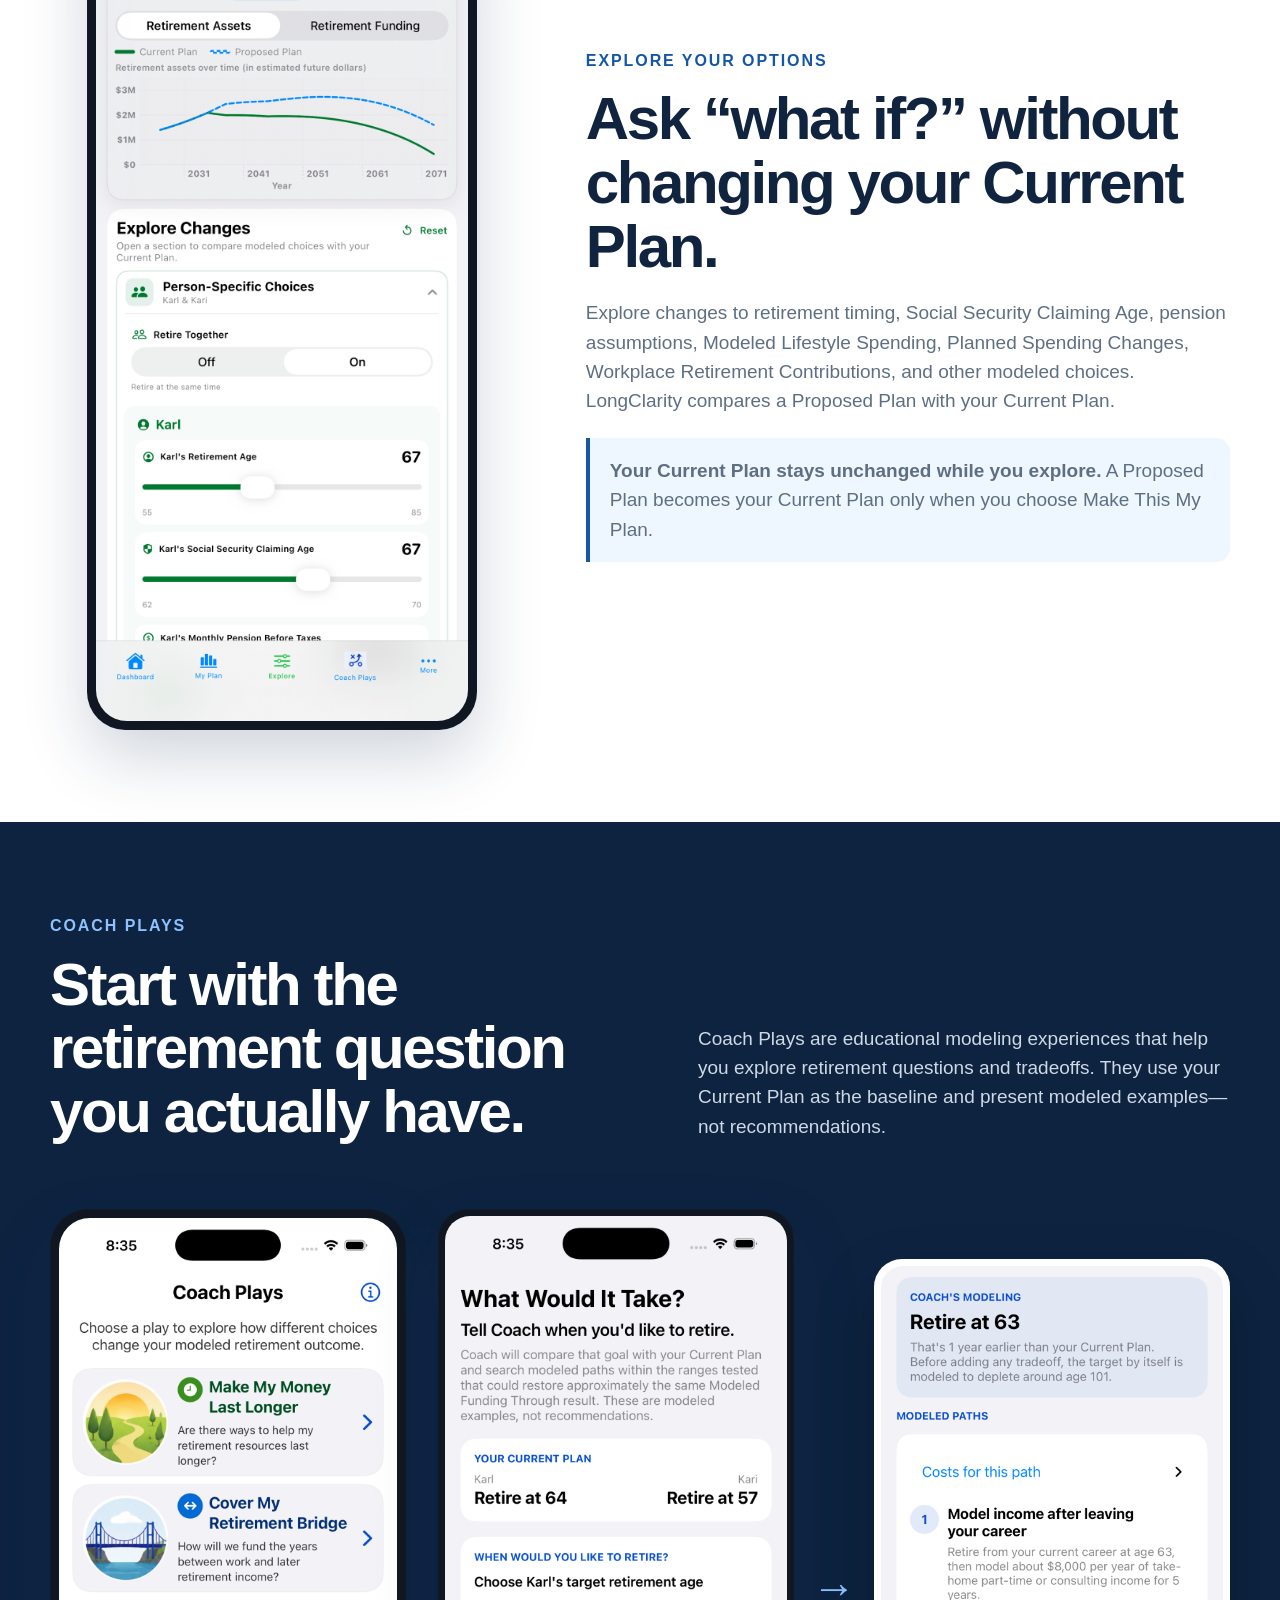
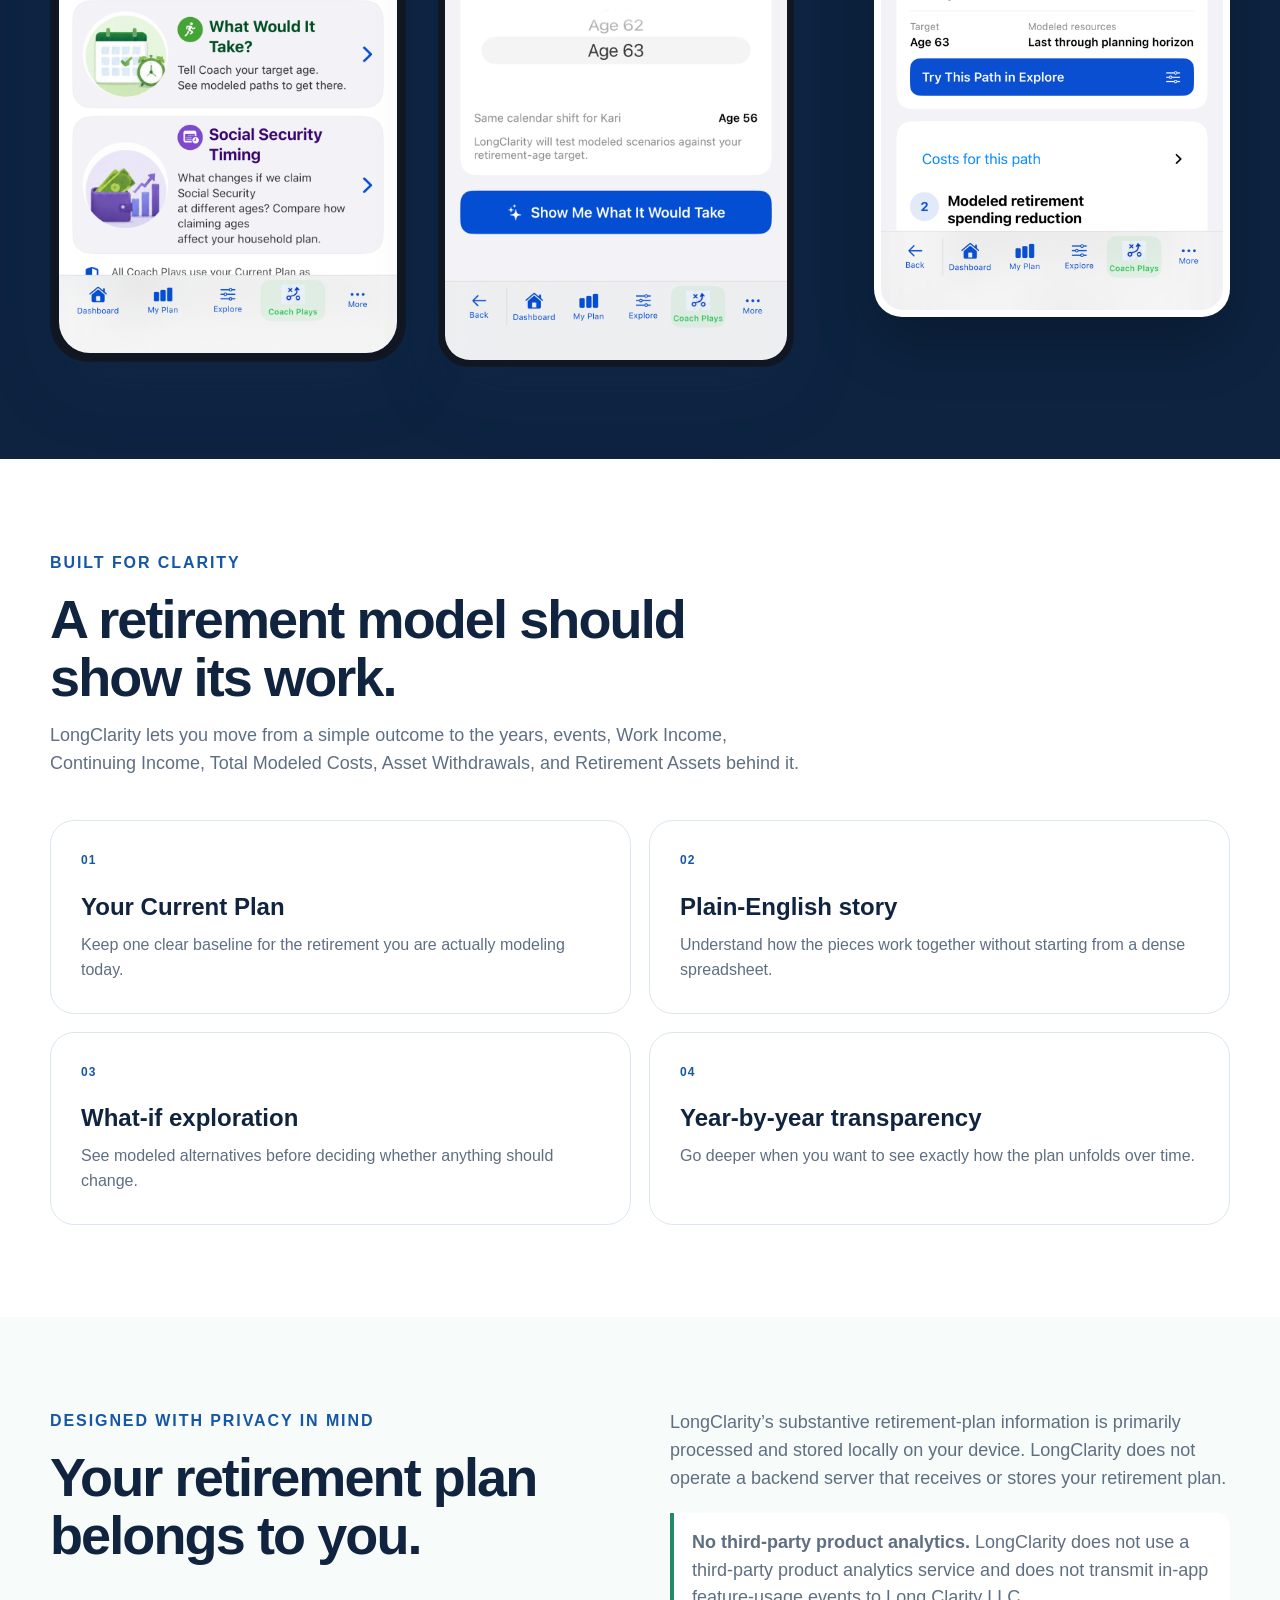
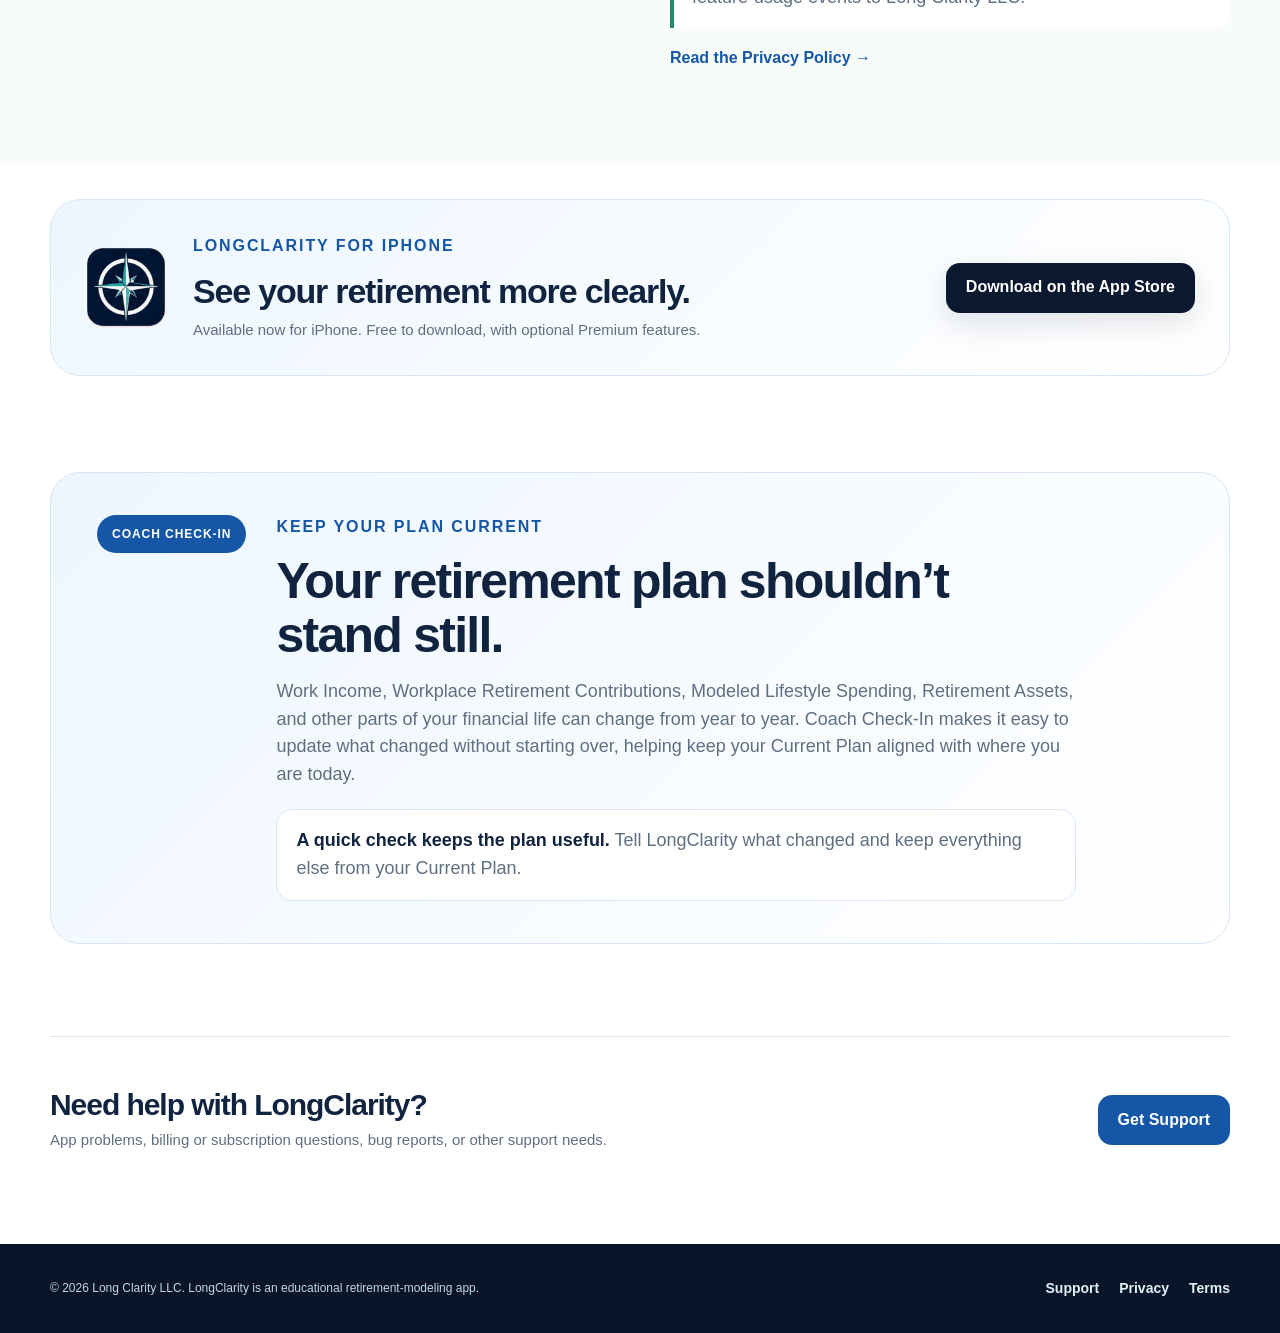
==== commit 2e4ebfd3: "Update index.html" ====
--- a/index.html
+++ b/index.html
@@ -28,7 +28,7 @@
         <h1>See the retirement you’re planning.</h1>
         <p class="lead">LongClarity brings your retirement timing, Modeled Lifestyle Spending, Healthcare, Continuing Income, and Retirement Assets into one Current Plan—then turns the numbers into a clear retirement story you can explore.</p>
         <div class="hero-actions">
-          <span class="app-store-soon"> &nbsp; Coming Soon to the App Store</span>
+          <a class="app-store-soon" href="https://apps.apple.com/us/app/longclarity/id6818842854" aria-label="Download LongClarity for iPhone on the App Store">Download on the App Store</a>
           <a class="btn secondary" href="#product">See the app</a>
         </div>
         <p class="microcopy">Educational retirement modeling. Not individualized financial, investment, tax, legal, or insurance advice.</p>
@@ -134,8 +134,8 @@
 
   <section class="cta-section"><div class="wrap cta-card">
     <img src="assets/app-icon.png" alt="LongClarity app icon" class="cta-icon">
-    <div><div class="eyebrow">LongClarity for iPhone</div><h2>See your retirement more clearly.</h2><p>The official App Store link will be added here when the LongClarity listing is live.</p></div>
-    <span class="app-store-soon"> &nbsp; Coming Soon to the App Store</span>
+    <div><div class="eyebrow">LongClarity for iPhone</div><h2>See your retirement more clearly.</h2><p>Available now for iPhone. Free to download, with optional Premium features.</p></div>
+    <a class="app-store-soon" href="https://apps.apple.com/us/app/longclarity/id6818842854" aria-label="Download LongClarity for iPhone on the App Store">Download on the App Store</a>
   </div></section>
 
   <section class="section checkin-feature">
